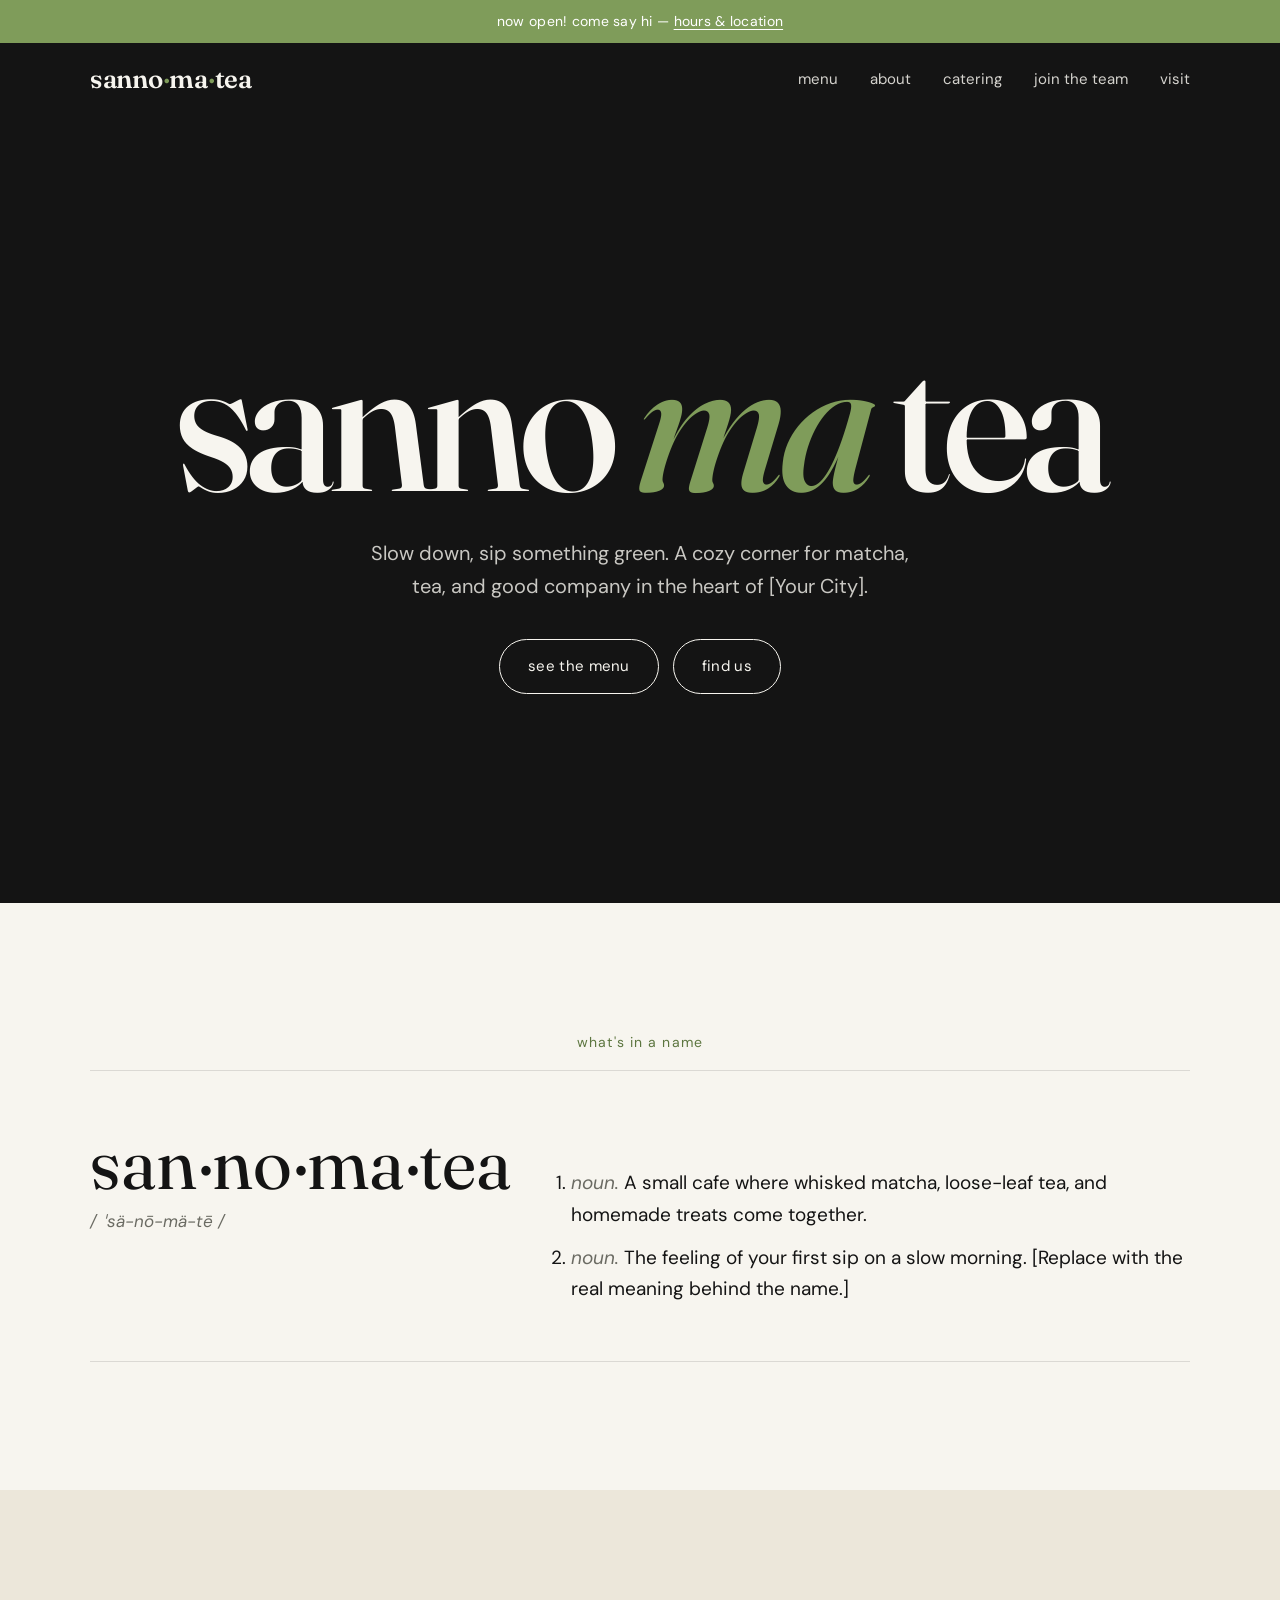
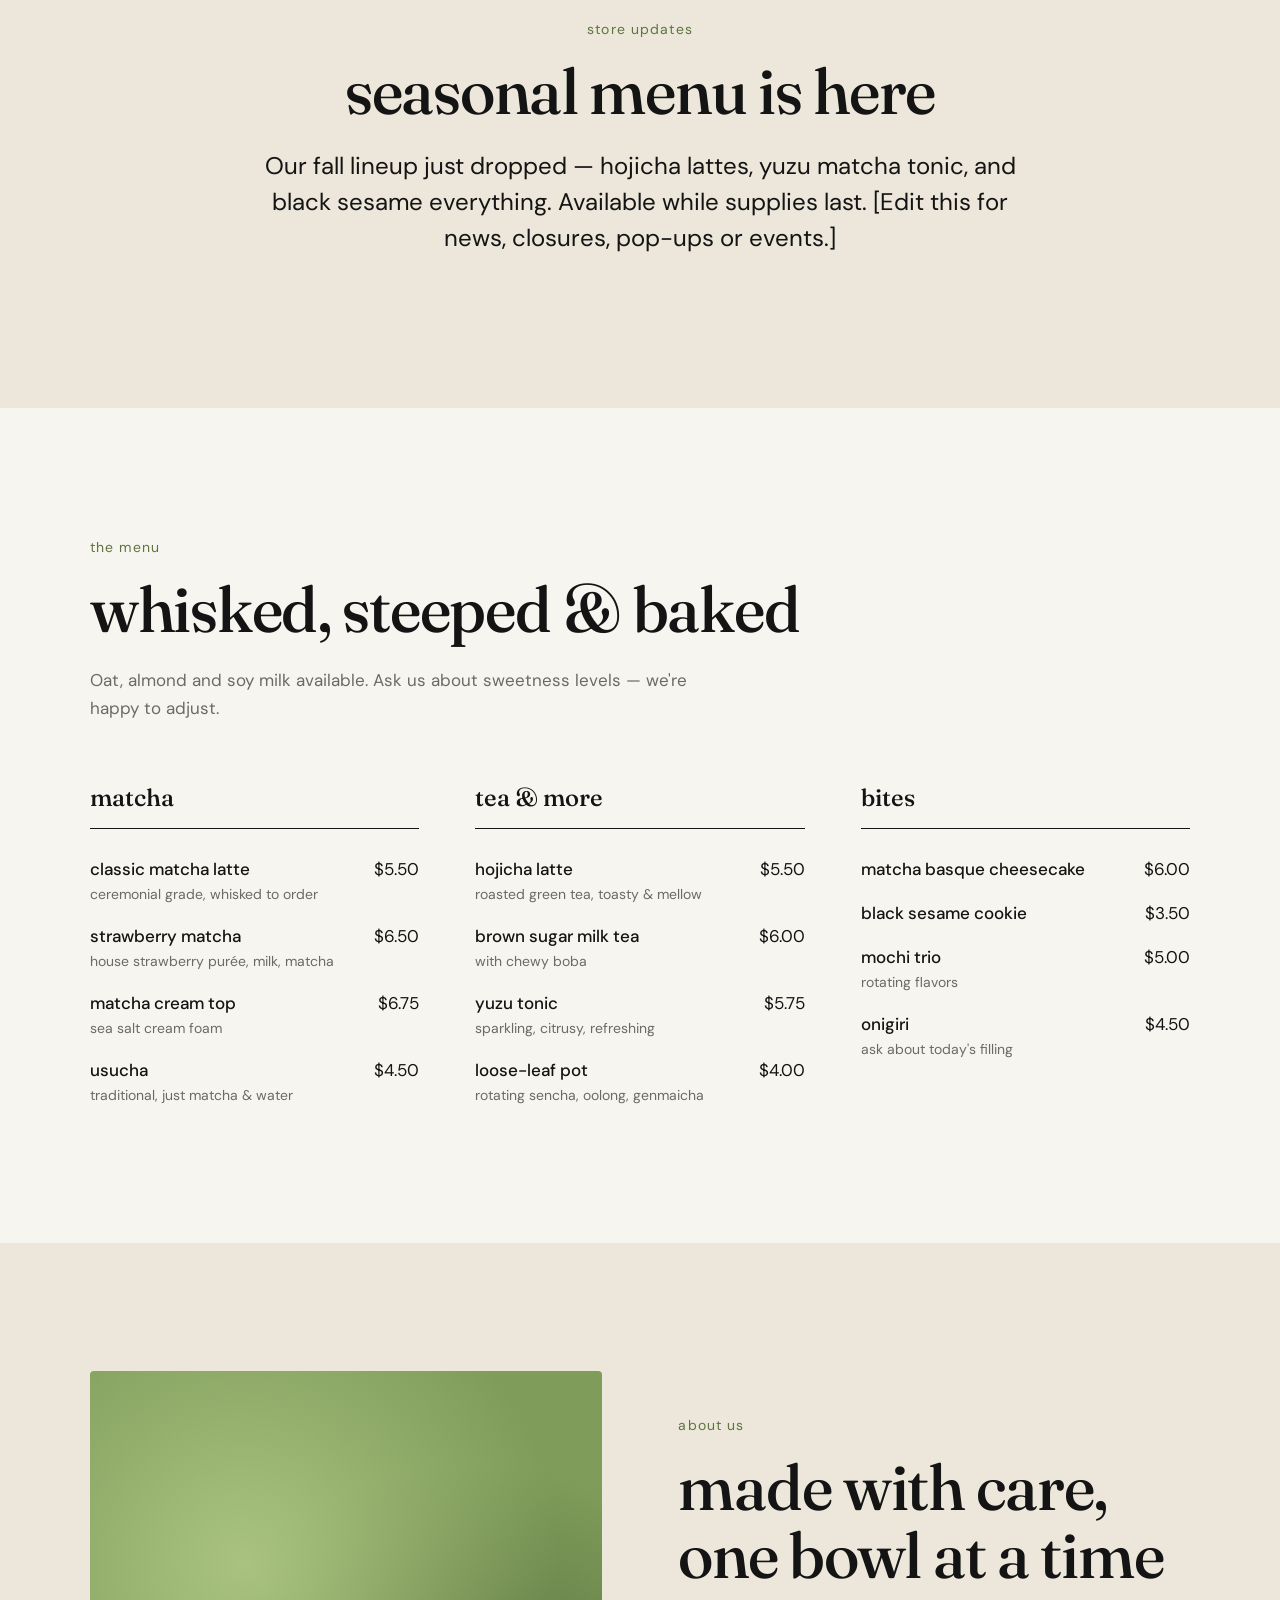
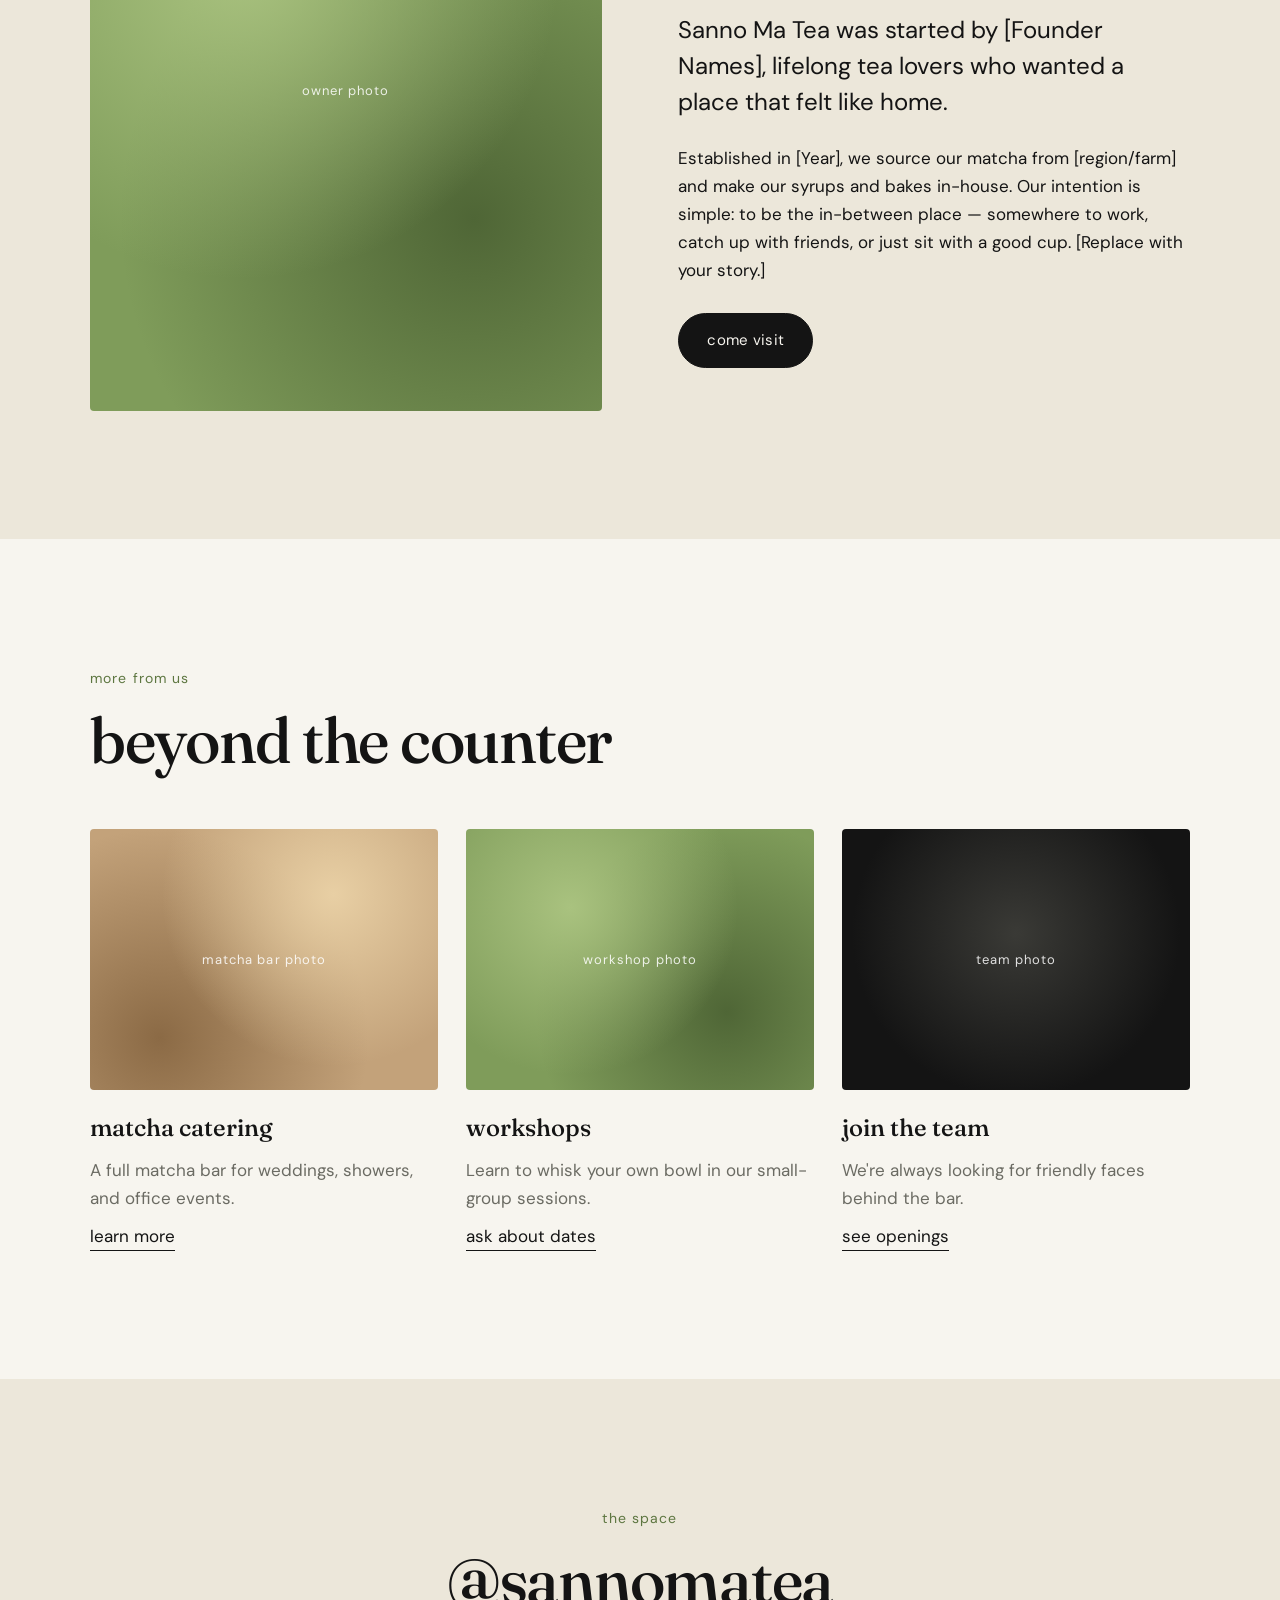
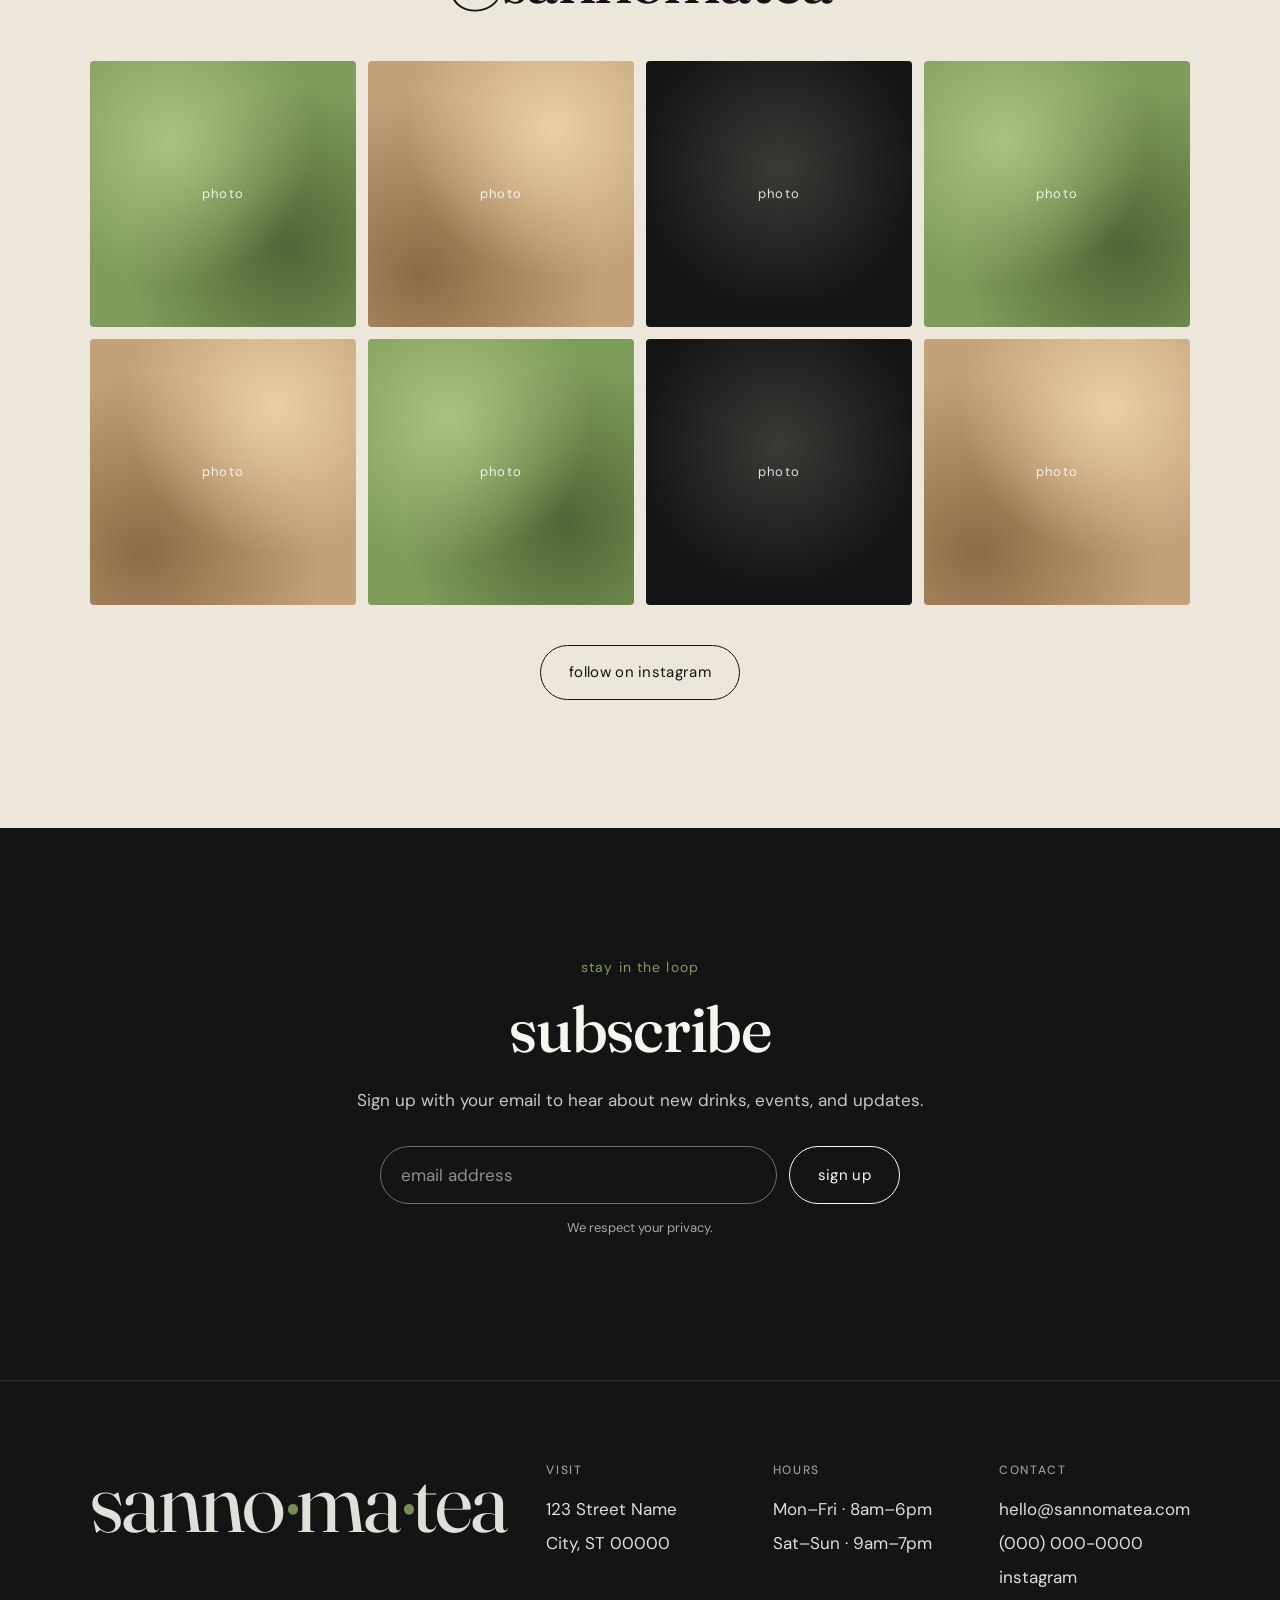
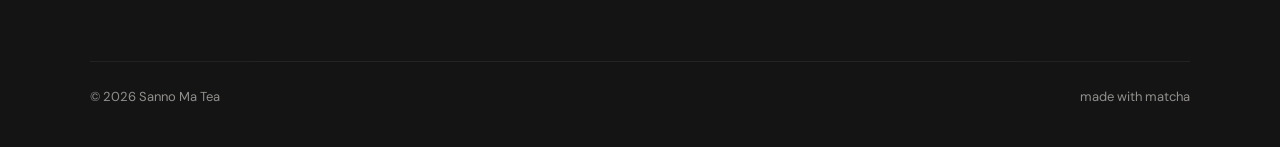
==== index.html @ fe50c6d9 "Add Sanno Ma Tea cafe website template Home, catering and hiring pages with shared styles and script" ====
<!doctype html>
<html lang="en">
<head>
  <meta charset="utf-8">
  <meta name="viewport" content="width=device-width, initial-scale=1">
  <title>Sanno Ma Tea — matcha &amp; tea cafe</title>
  <meta name="description" content="Sanno Ma Tea — a neighborhood matcha and tea cafe. [Replace with your one-line description.]">
  <link rel="preconnect" href="https://fonts.googleapis.com">
  <link rel="preconnect" href="https://fonts.gstatic.com" crossorigin>
  <link href="https://fonts.googleapis.com/css2?family=DM+Sans:wght@400;500;700&family=Fraunces:ital,opsz,wght@0,9..144,400;0,9..144,500;0,9..144,600;1,9..144,400;1,9..144,500&display=swap" rel="stylesheet">
  <link rel="stylesheet" href="styles.css">
</head>
<body>
  <a class="skip-link" href="#main">Skip to content</a>

  <div class="announce">now open! come say hi — <a href="#visit">hours &amp; location</a></div>

  <header class="site-header">
    <div class="wrap">
      <a class="logo" href="index.html">sanno<span>·</span>ma<span>·</span>tea</a>
      <nav class="nav" aria-label="Main">
        <a href="#menu">menu</a>
        <a href="#about">about</a>
        <a href="catering.html">catering</a>
        <a href="hiring.html">join the team</a>
        <a href="#visit">visit</a>
      </nav>
      <button class="menu-toggle" aria-label="Open menu" aria-expanded="false">
        <span></span><span></span><span></span>
      </button>
    </div>
  </header>

  <main id="main">
    <!-- HERO -->
    <section class="hero">
      <div>
        <h1>sanno <em>ma</em> tea</h1>
        <p>Slow down, sip something green. A cozy corner for matcha, tea, and good company in the heart of [Your City].</p>
        <div class="btn-row">
          <a class="btn" href="#menu">see the menu</a>
          <a class="btn" href="#visit">find us</a>
        </div>
      </div>
    </section>

    <!-- DEFINITION / BRAND -->
    <section>
      <div class="wrap">
        <p class="eyebrow center reveal">what's in a name</p>
        <div class="definition reveal">
          <div>
            <div class="word">san·no·ma·tea</div>
            <div class="phon">/ ˈsä-nō-mä-tē /</div>
          </div>
          <ol>
            <li><span class="pos">noun.</span> A small cafe where whisked matcha, loose-leaf tea, and homemade treats come together.</li>
            <li><span class="pos">noun.</span> The feeling of your first sip on a slow morning. [Replace with the real meaning behind the name.]</li>
          </ol>
        </div>
      </div>
    </section>

    <!-- STORE UPDATES -->
    <section class="alt">
      <div class="wrap center reveal">
        <p class="eyebrow">store updates</p>
        <h2>seasonal menu is here</h2>
        <p class="lede">Our fall lineup just dropped — hojicha lattes, yuzu matcha tonic, and black sesame everything. Available while supplies last. [Edit this for news, closures, pop-ups or events.]</p>
      </div>
    </section>

    <!-- MENU -->
    <section id="menu">
      <div class="wrap">
        <p class="eyebrow reveal">the menu</p>
        <h2 class="reveal">whisked, steeped &amp; baked</h2>
        <p class="reveal" style="max-width:620px;color:var(--muted)">Oat, almond and soy milk available. Ask us about sweetness levels — we're happy to adjust.</p>

        <div class="menu-grid">
          <div class="menu-cat reveal">
            <h3>matcha</h3>
            <div class="menu-item"><span class="name">classic matcha latte<span class="desc">ceremonial grade, whisked to order</span></span><span class="price">$5.50</span></div>
            <div class="menu-item"><span class="name">strawberry matcha<span class="desc">house strawberry purée, milk, matcha</span></span><span class="price">$6.50</span></div>
            <div class="menu-item"><span class="name">matcha cream top<span class="desc">sea salt cream foam</span></span><span class="price">$6.75</span></div>
            <div class="menu-item"><span class="name">usucha<span class="desc">traditional, just matcha &amp; water</span></span><span class="price">$4.50</span></div>
          </div>
          <div class="menu-cat reveal">
            <h3>tea &amp; more</h3>
            <div class="menu-item"><span class="name">hojicha latte<span class="desc">roasted green tea, toasty &amp; mellow</span></span><span class="price">$5.50</span></div>
            <div class="menu-item"><span class="name">brown sugar milk tea<span class="desc">with chewy boba</span></span><span class="price">$6.00</span></div>
            <div class="menu-item"><span class="name">yuzu tonic<span class="desc">sparkling, citrusy, refreshing</span></span><span class="price">$5.75</span></div>
            <div class="menu-item"><span class="name">loose-leaf pot<span class="desc">rotating sencha, oolong, genmaicha</span></span><span class="price">$4.00</span></div>
          </div>
          <div class="menu-cat reveal">
            <h3>bites</h3>
            <div class="menu-item"><span class="name">matcha basque cheesecake</span><span class="price">$6.00</span></div>
            <div class="menu-item"><span class="name">black sesame cookie</span><span class="price">$3.50</span></div>
            <div class="menu-item"><span class="name">mochi trio<span class="desc">rotating flavors</span></span><span class="price">$5.00</span></div>
            <div class="menu-item"><span class="name">onigiri<span class="desc">ask about today's filling</span></span><span class="price">$4.50</span></div>
          </div>
        </div>
      </div>
    </section>

    <!-- ABOUT -->
    <section id="about" class="alt">
      <div class="wrap split">
        <div class="ph reveal"><!-- <img src="images/owners.jpg" alt="The founders behind the counter"> -->owner photo</div>
        <div class="reveal">
          <p class="eyebrow">about us</p>
          <h2>made with care, one bowl at a time</h2>
          <p class="lede">Sanno Ma Tea was started by [Founder Names], lifelong tea lovers who wanted a place that felt like home.</p>
          <p>Established in [Year], we source our matcha from [region/farm] and make our syrups and bakes in-house. Our intention is simple: to be the in-between place — somewhere to work, catch up with friends, or just sit with a good cup. [Replace with your story.]</p>
          <a class="btn btn-solid" href="#visit" style="margin-top:12px">come visit</a>
        </div>
      </div>
    </section>

    <!-- OFFERINGS -->
    <section>
      <div class="wrap">
        <p class="eyebrow reveal">more from us</p>
        <h2 class="reveal">beyond the counter</h2>
        <div class="cards">
          <a class="card reveal" href="catering.html">
            <div class="ph warm">matcha bar photo</div>
            <h3>matcha catering</h3>
            <p>A full matcha bar for weddings, showers, and office events.</p>
            <span class="more">learn more</span>
          </a>
          <a class="card reveal" href="#visit">
            <div class="ph">workshop photo</div>
            <h3>workshops</h3>
            <p>Learn to whisk your own bowl in our small-group sessions.</p>
            <span class="more">ask about dates</span>
          </a>
          <a class="card reveal" href="hiring.html">
            <div class="ph dark">team photo</div>
            <h3>join the team</h3>
            <p>We're always looking for friendly faces behind the bar.</p>
            <span class="more">see openings</span>
          </a>
        </div>
      </div>
    </section>

    <!-- GALLERY -->
    <section class="alt">
      <div class="wrap center">
        <p class="eyebrow reveal">the space</p>
        <h2 class="reveal">@sannomatea</h2>
        <div class="gallery reveal">
          <div class="ph">photo</div>
          <div class="ph warm">photo</div>
          <div class="ph dark">photo</div>
          <div class="ph">photo</div>
          <div class="ph warm">photo</div>
          <div class="ph">photo</div>
          <div class="ph dark">photo</div>
          <div class="ph warm">photo</div>
        </div>
        <a class="btn" style="margin-top:40px" href="https://instagram.com/" target="_blank" rel="noopener">follow on instagram</a>
      </div>
    </section>

    <!-- NEWSLETTER -->
    <section class="newsletter">
      <div class="wrap center" data-form-wrap>
        <p class="eyebrow" style="color:var(--matcha)">stay in the loop</p>
        <h2>subscribe</h2>
        <p style="opacity:.8">Sign up with your email to hear about new drinks, events, and updates.</p>
        <form data-demo>
          <input type="email" required placeholder="email address" aria-label="Email address">
          <button class="btn" type="submit">sign up</button>
        </form>
        <p class="thanks">thank you! talk soon 🍵</p>
        <p class="small">We respect your privacy.</p>
      </div>
    </section>
  </main>

  <footer class="site-footer" id="visit">
    <div class="wrap">
      <div class="footer-grid">
        <div>
          <p class="footer-logo">sanno<span>·</span>ma<span>·</span>tea</p>
        </div>
        <div>
          <h4>visit</h4>
          <p>123 Street Name</p>
          <p>City, ST 00000</p>
        </div>
        <div>
          <h4>hours</h4>
          <p>Mon–Fri · 8am–6pm</p>
          <p>Sat–Sun · 9am–7pm</p>
        </div>
        <div>
          <h4>contact</h4>
          <a href="mailto:hello@sannomatea.com">hello@sannomatea.com</a>
          <a href="tel:+10000000000">(000) 000-0000</a>
          <a href="https://instagram.com/" target="_blank" rel="noopener">instagram</a>
        </div>
      </div>
      <div class="footer-bottom">
        <span>© <span data-year></span> Sanno Ma Tea</span>
        <span>made with matcha</span>
      </div>
    </div>
  </footer>

  <script src="script.js"></script>
</body>
</html>
---- styles.css ----
/* ==========================================================
   Sanno Ma Tea — template styles
   Edit the tokens below to re-theme the whole site.
   ========================================================== */
:root {
  --ink: #141414;          /* near-black: text, hero, footer */
  --paper: #f7f5ef;        /* warm off-white background */
  --cream: #ece7da;        /* alternate section background */
  --matcha: #7f9c5a;       /* brand accent */
  --matcha-dark: #5d7640;
  --muted: #6b6b63;
  --line: rgba(20, 20, 20, 0.12);

  --font-display: "Fraunces", Georgia, serif;
  --font-body: "DM Sans", system-ui, -apple-system, sans-serif;

  --max: 1180px;
  --gutter: clamp(16px, 4vw, 40px);
  --section: clamp(72px, 10vw, 140px);
}

*, *::before, *::after { box-sizing: border-box; }
html { scroll-behavior: smooth; }
body {
  margin: 0;
  background: var(--paper);
  color: var(--ink);
  font-family: var(--font-body);
  font-size: 17px;
  line-height: 1.65;
  -webkit-font-smoothing: antialiased;
}
img { max-width: 100%; display: block; }
a { color: inherit; }

.skip-link {
  position: absolute; left: -999px; top: 0;
  background: var(--ink); color: var(--paper); padding: 8px 14px; z-index: 100;
}
.skip-link:focus { left: 8px; top: 8px; }

.wrap { max-width: var(--max); margin: 0 auto; padding: 0 var(--gutter); }

/* ---------- Announcement bar ---------- */
.announce {
  background: var(--matcha);
  color: #fff;
  text-align: center;
  font-size: 14px;
  letter-spacing: 0.02em;
  padding: 10px var(--gutter);
}
.announce a { text-decoration: underline; text-underline-offset: 3px; }

/* ---------- Header ---------- */
.site-header {
  position: sticky; top: 0; z-index: 50;
  background: var(--ink);
  color: var(--paper);
}
.site-header .wrap {
  display: flex; align-items: center; justify-content: space-between;
  height: 72px;
}
.logo {
  font-family: var(--font-display);
  font-size: 26px;
  font-weight: 600;
  text-decoration: none;
  letter-spacing: -0.01em;
  text-transform: lowercase;
}
.logo span { color: var(--matcha); }
.nav { display: flex; gap: 32px; align-items: center; }
.nav a {
  text-decoration: none;
  text-transform: lowercase;
  font-size: 15px;
  position: relative;
  opacity: 0.85;
  transition: opacity .2s;
}
.nav a::after {
  content: ""; position: absolute; left: 0; bottom: -4px;
  width: 0; height: 1px; background: currentColor; transition: width .25s;
}
.nav a:hover, .nav a[aria-current="page"] { opacity: 1; }
.nav a:hover::after, .nav a[aria-current="page"]::after { width: 100%; }

.menu-toggle {
  display: none;
  background: none; border: 0; color: inherit; cursor: pointer;
  width: 40px; height: 40px; padding: 8px;
}
.menu-toggle span {
  display: block; height: 1.5px; background: currentColor; margin: 6px 0;
  transition: transform .3s, opacity .3s;
}
.menu-open .menu-toggle span:nth-child(1) { transform: translateY(7.5px) rotate(45deg); }
.menu-open .menu-toggle span:nth-child(2) { opacity: 0; }
.menu-open .menu-toggle span:nth-child(3) { transform: translateY(-7.5px) rotate(-45deg); }

@media (max-width: 760px) {
  .menu-toggle { display: block; }
  .nav {
    position: fixed; inset: 72px 0 0 0;
    background: var(--ink);
    flex-direction: column; justify-content: center; gap: 28px;
    transform: translateY(-110%);
    transition: transform .4s ease;
  }
  .nav a { font-family: var(--font-display); font-size: 34px; }
  .menu-open .nav { transform: translateY(0); }
}

/* ---------- Hero ---------- */
.hero {
  background: var(--ink);
  color: var(--paper);
  min-height: calc(100vh - 72px - 40px);
  display: grid; place-items: center;
  text-align: center;
  padding: 80px var(--gutter);
  overflow: hidden;
}
.hero h1 {
  font-family: var(--font-display);
  font-weight: 500;
  font-size: clamp(64px, 16vw, 220px);
  line-height: 0.9;
  letter-spacing: -0.04em;
  margin: 0;
  text-transform: lowercase;
}
.hero h1 em { font-style: italic; color: var(--matcha); }
.hero p {
  max-width: 560px; margin: 28px auto 36px;
  font-size: clamp(17px, 2vw, 20px);
  opacity: 0.8;
}

/* ---------- Buttons ---------- */
.btn {
  display: inline-block;
  padding: 14px 28px;
  border: 1px solid currentColor;
  border-radius: 999px;
  text-decoration: none;
  text-transform: lowercase;
  font-size: 15px;
  letter-spacing: 0.02em;
  background: transparent;
  color: inherit;
  cursor: pointer;
  font-family: inherit;
  transition: background .25s, color .25s, border-color .25s;
}
.btn:hover { background: var(--matcha); border-color: var(--matcha); color: #fff; }
.btn-solid { background: var(--ink); color: var(--paper); border-color: var(--ink); }
.btn-row { display: flex; gap: 14px; justify-content: center; flex-wrap: wrap; }

/* ---------- Sections ---------- */
section { padding: var(--section) 0; }
.alt { background: var(--cream); }
.eyebrow {
  text-transform: lowercase;
  font-size: 14px;
  letter-spacing: 0.08em;
  color: var(--matcha-dark);
  margin: 0 0 16px;
}
h2 {
  font-family: var(--font-display);
  font-weight: 500;
  font-size: clamp(36px, 5.5vw, 64px);
  line-height: 1.05;
  letter-spacing: -0.02em;
  margin: 0 0 24px;
  text-transform: lowercase;
}
h3 {
  font-family: var(--font-display);
  font-weight: 500;
  font-size: 24px;
  margin: 0 0 8px;
  text-transform: lowercase;
}
.lede { font-size: clamp(19px, 2.2vw, 24px); line-height: 1.5; max-width: 760px; }
.center { text-align: center; }
.center .lede { margin-left: auto; margin-right: auto; }

/* ---------- Definition block ---------- */
.definition {
  border-top: 1px solid var(--line);
  border-bottom: 1px solid var(--line);
  padding: 56px 0;
  display: grid; grid-template-columns: 1fr 2fr; gap: 40px; align-items: baseline;
}
.definition .word {
  font-family: var(--font-display);
  font-size: clamp(40px, 6vw, 72px);
  line-height: 1;
}
.definition .phon { color: var(--muted); font-style: italic; margin-top: 8px; }
.definition ol { margin: 0; padding-left: 20px; font-size: 19px; }
.definition li + li { margin-top: 12px; }
.definition .pos { font-style: italic; color: var(--muted); }
@media (max-width: 760px) { .definition { grid-template-columns: 1fr; gap: 20px; } }

/* ---------- Split (image + text) ---------- */
.split {
  display: grid; grid-template-columns: 1fr 1fr; gap: clamp(32px, 6vw, 80px); align-items: center;
}
@media (max-width: 860px) { .split { grid-template-columns: 1fr; } }

/* Image placeholders — swap for <img src="images/..."> */
.ph {
  aspect-ratio: 4 / 5;
  border-radius: 4px;
  background:
    radial-gradient(circle at 30% 30%, #a9c27f 0, transparent 55%),
    radial-gradient(circle at 75% 70%, #4f6636 0, transparent 60%),
    var(--matcha);
  display: grid; place-items: center;
  color: rgba(255,255,255,.85);
  font-size: 13px; letter-spacing: .08em; text-transform: lowercase;
  overflow: hidden;
}
.ph img { width: 100%; height: 100%; object-fit: cover; }
.ph.warm {
  background:
    radial-gradient(circle at 70% 25%, #e8cfa4 0, transparent 55%),
    radial-gradient(circle at 20% 80%, #8b6a45 0, transparent 60%),
    #c3a27a;
}
.ph.dark { background: radial-gradient(circle at 50% 40%, #3a3a36 0, #141414 70%); }
.ph.wide { aspect-ratio: 16 / 10; }
.ph.square { aspect-ratio: 1; }

/* ---------- Menu ---------- */
.menu-grid {
  display: grid; grid-template-columns: repeat(3, 1fr); gap: 48px 56px; margin-top: 56px;
}
@media (max-width: 960px) { .menu-grid { grid-template-columns: repeat(2, 1fr); } }
@media (max-width: 600px) { .menu-grid { grid-template-columns: 1fr; } }
.menu-cat h3 { border-bottom: 1px solid var(--ink); padding-bottom: 10px; margin-bottom: 18px; }
.menu-item { display: flex; justify-content: space-between; gap: 16px; padding: 8px 0; }
.menu-item .name { font-weight: 500; text-transform: lowercase; }
.menu-item .desc { display: block; font-size: 14px; color: var(--muted); font-weight: 400; }
.menu-item .price { white-space: nowrap; font-variant-numeric: tabular-nums; }

/* ---------- Cards ---------- */
.cards { display: grid; grid-template-columns: repeat(3, 1fr); gap: 28px; margin-top: 56px; }
@media (max-width: 860px) { .cards { grid-template-columns: 1fr; } }
.card { text-decoration: none; display: block; }
.card .ph { aspect-ratio: 4 / 3; margin-bottom: 18px; transition: transform .4s; }
.card:hover .ph { transform: scale(0.98); }
.card p { margin: 0; color: var(--muted); }
.card .more { display: inline-block; margin-top: 10px; text-transform: lowercase; border-bottom: 1px solid currentColor; }

/* ---------- Gallery ---------- */
.gallery { display: grid; grid-template-columns: repeat(4, 1fr); gap: 12px; margin-top: 48px; }
.gallery .ph { aspect-ratio: 1; }
@media (max-width: 760px) { .gallery { grid-template-columns: repeat(2, 1fr); } }

/* ---------- Newsletter ---------- */
.newsletter { background: var(--ink); color: var(--paper); }
.newsletter form {
  display: flex; gap: 12px; max-width: 520px; margin: 32px auto 12px; flex-wrap: wrap;
}
.newsletter input, .form input, .form textarea, .form select {
  flex: 1 1 240px;
  padding: 14px 20px;
  border-radius: 999px;
  border: 1px solid rgba(247,245,239,.4);
  background: transparent;
  color: inherit;
  font: inherit;
}
.newsletter input::placeholder { color: rgba(247,245,239,.55); }
.newsletter .btn { border-color: var(--paper); }
.small { font-size: 13px; opacity: .65; }
.thanks { display: none; color: var(--matcha); margin-top: 12px; }
.submitted .thanks { display: block; }
.submitted form { display: none; }

/* ---------- Forms (catering / hiring) ---------- */
.form { display: grid; grid-template-columns: 1fr 1fr; gap: 18px; margin-top: 40px; }
.form label { display: grid; gap: 6px; font-size: 14px; text-transform: lowercase; }
.form .full { grid-column: 1 / -1; }
.form input, .form textarea, .form select {
  border-radius: 6px; border-color: var(--line); background: #fff; color: var(--ink);
}
.form textarea { min-height: 140px; resize: vertical; }
@media (max-width: 640px) { .form { grid-template-columns: 1fr; } }

/* ---------- Lists ---------- */
.info-block { padding: 32px 0; border-top: 1px solid var(--line); display: grid; grid-template-columns: 220px 1fr; gap: 24px; }
.info-block h3 { margin: 0; }
.info-block ul { margin: 0; padding-left: 18px; }
@media (max-width: 640px) { .info-block { grid-template-columns: 1fr; gap: 8px; } }

/* ---------- Page header (sub pages) ---------- */
.page-hero { background: var(--ink); color: var(--paper); padding: clamp(80px, 12vw, 160px) 0 clamp(60px, 8vw, 100px); }
.page-hero h1 {
  font-family: var(--font-display); font-weight: 500;
  font-size: clamp(52px, 10vw, 128px); line-height: .95; letter-spacing: -0.03em;
  margin: 0 0 20px; text-transform: lowercase;
}
.page-hero h1 em { color: var(--matcha); }
.page-hero p { max-width: 620px; opacity: .8; font-size: 19px; margin: 0; }

/* ---------- Footer ---------- */
.site-footer { background: var(--ink); color: var(--paper); padding: 80px 0 40px; border-top: 1px solid rgba(247,245,239,.12); }
.footer-grid { display: grid; grid-template-columns: 2fr 1fr 1fr 1fr; gap: 40px; }
@media (max-width: 860px) { .footer-grid { grid-template-columns: 1fr 1fr; } }
@media (max-width: 520px) { .footer-grid { grid-template-columns: 1fr; } }
.footer-logo { font-family: var(--font-display); font-size: clamp(48px, 7vw, 88px); line-height: .9; letter-spacing: -0.03em; margin: 0; }
.footer-logo span { color: var(--matcha); }
.site-footer h4 { font-size: 12px; letter-spacing: .14em; text-transform: uppercase; opacity: .6; margin: 0 0 14px; font-weight: 500; }
.site-footer p, .site-footer a { margin: 0 0 6px; text-decoration: none; display: block; opacity: .9; }
.site-footer a:hover { color: var(--matcha); }
.footer-bottom { margin-top: 64px; padding-top: 24px; border-top: 1px solid rgba(247,245,239,.12); display: flex; justify-content: space-between; flex-wrap: wrap; gap: 12px; font-size: 13px; opacity: .55; }

/* ---------- Reveal on scroll ---------- */
.reveal { opacity: 0; transform: translateY(24px); transition: opacity .8s ease, transform .8s ease; }
.reveal.in { opacity: 1; transform: none; }
@media (prefers-reduced-motion: reduce) {
  .reveal { opacity: 1; transform: none; transition: none; }
  html { scroll-behavior: auto; }
}
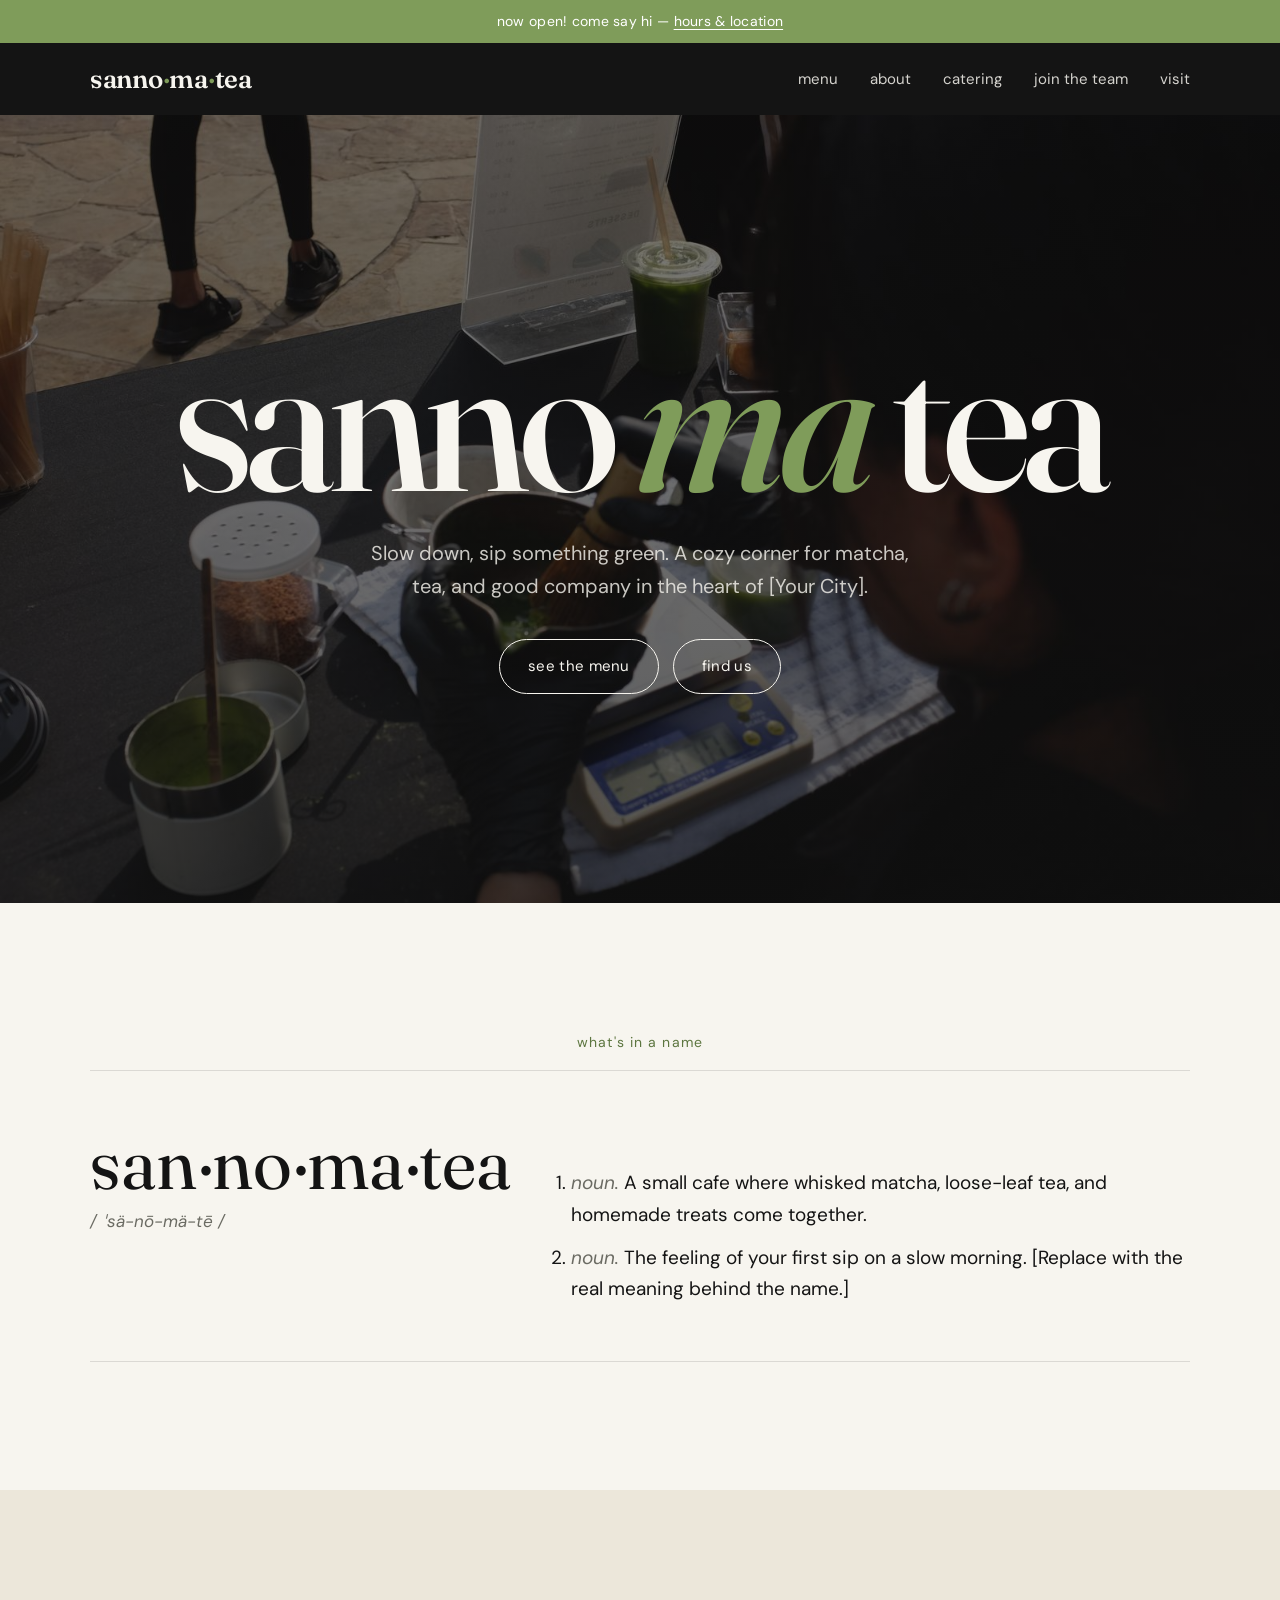
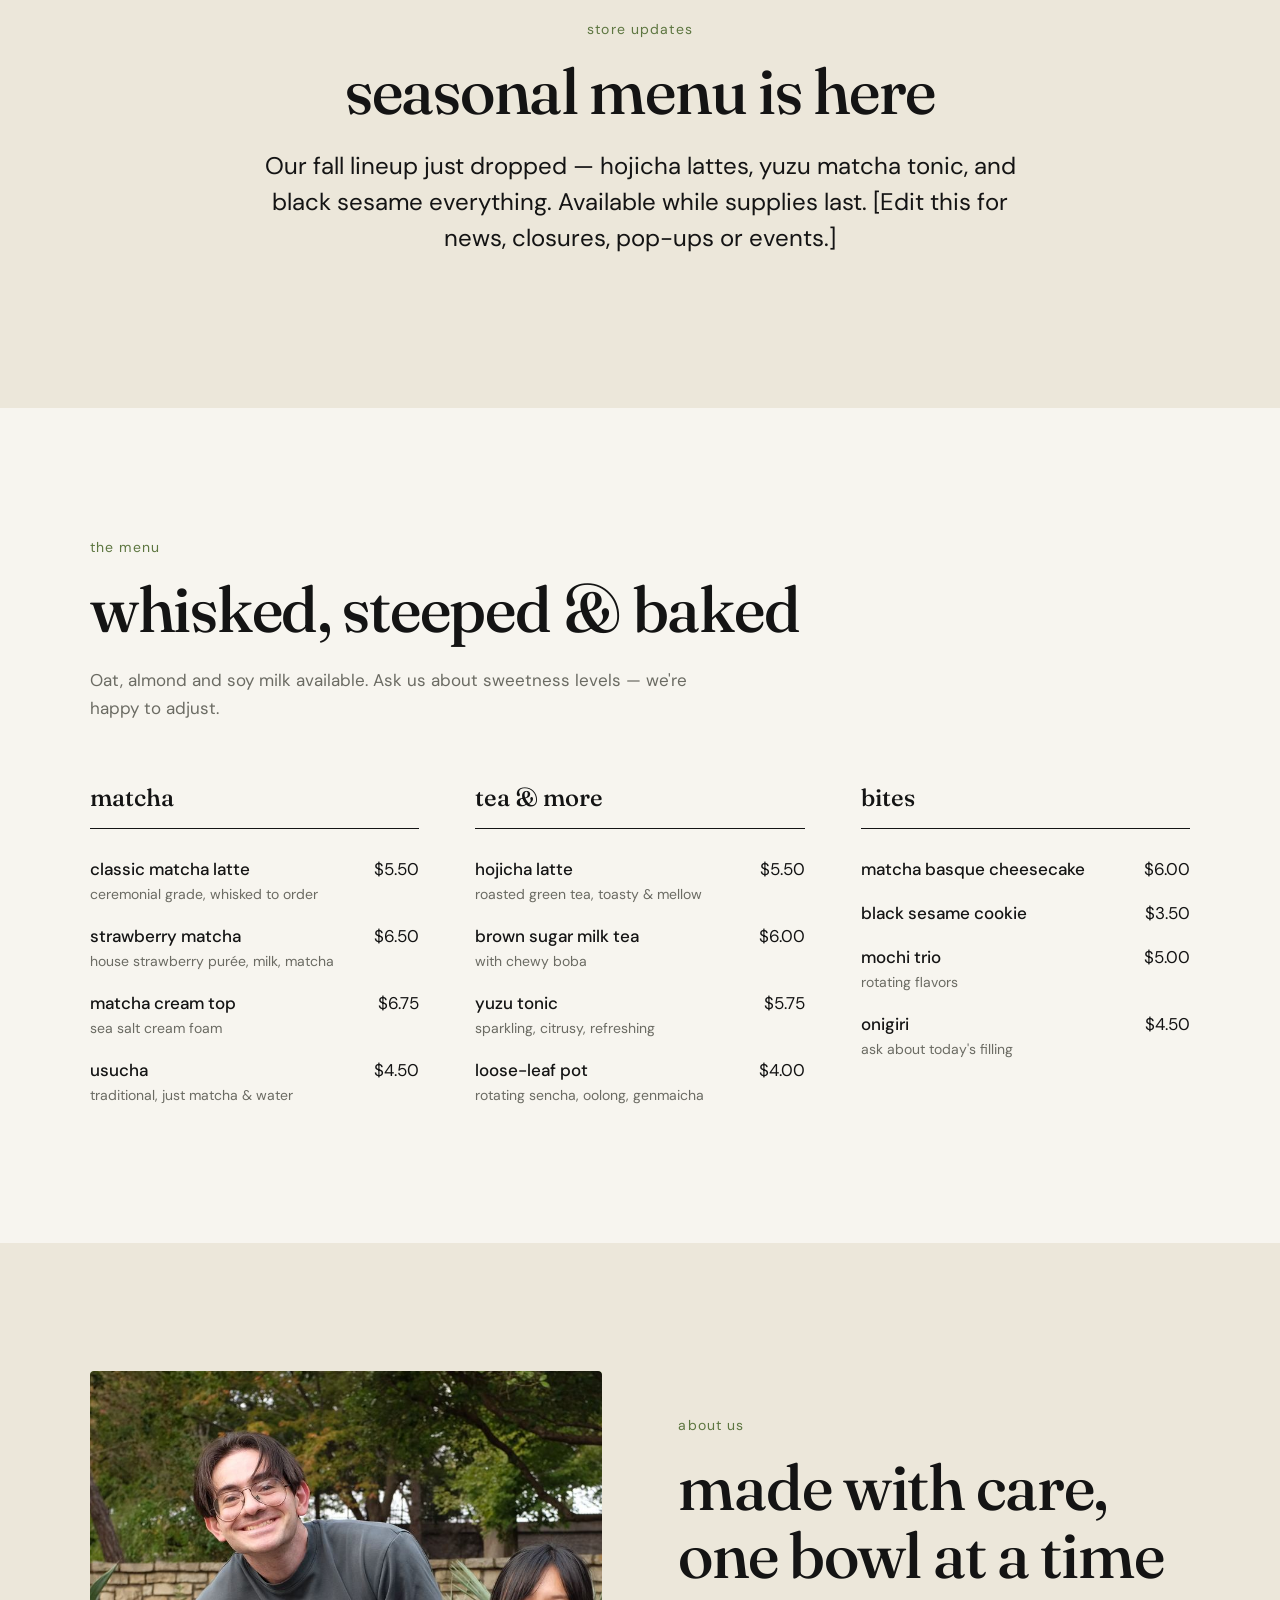
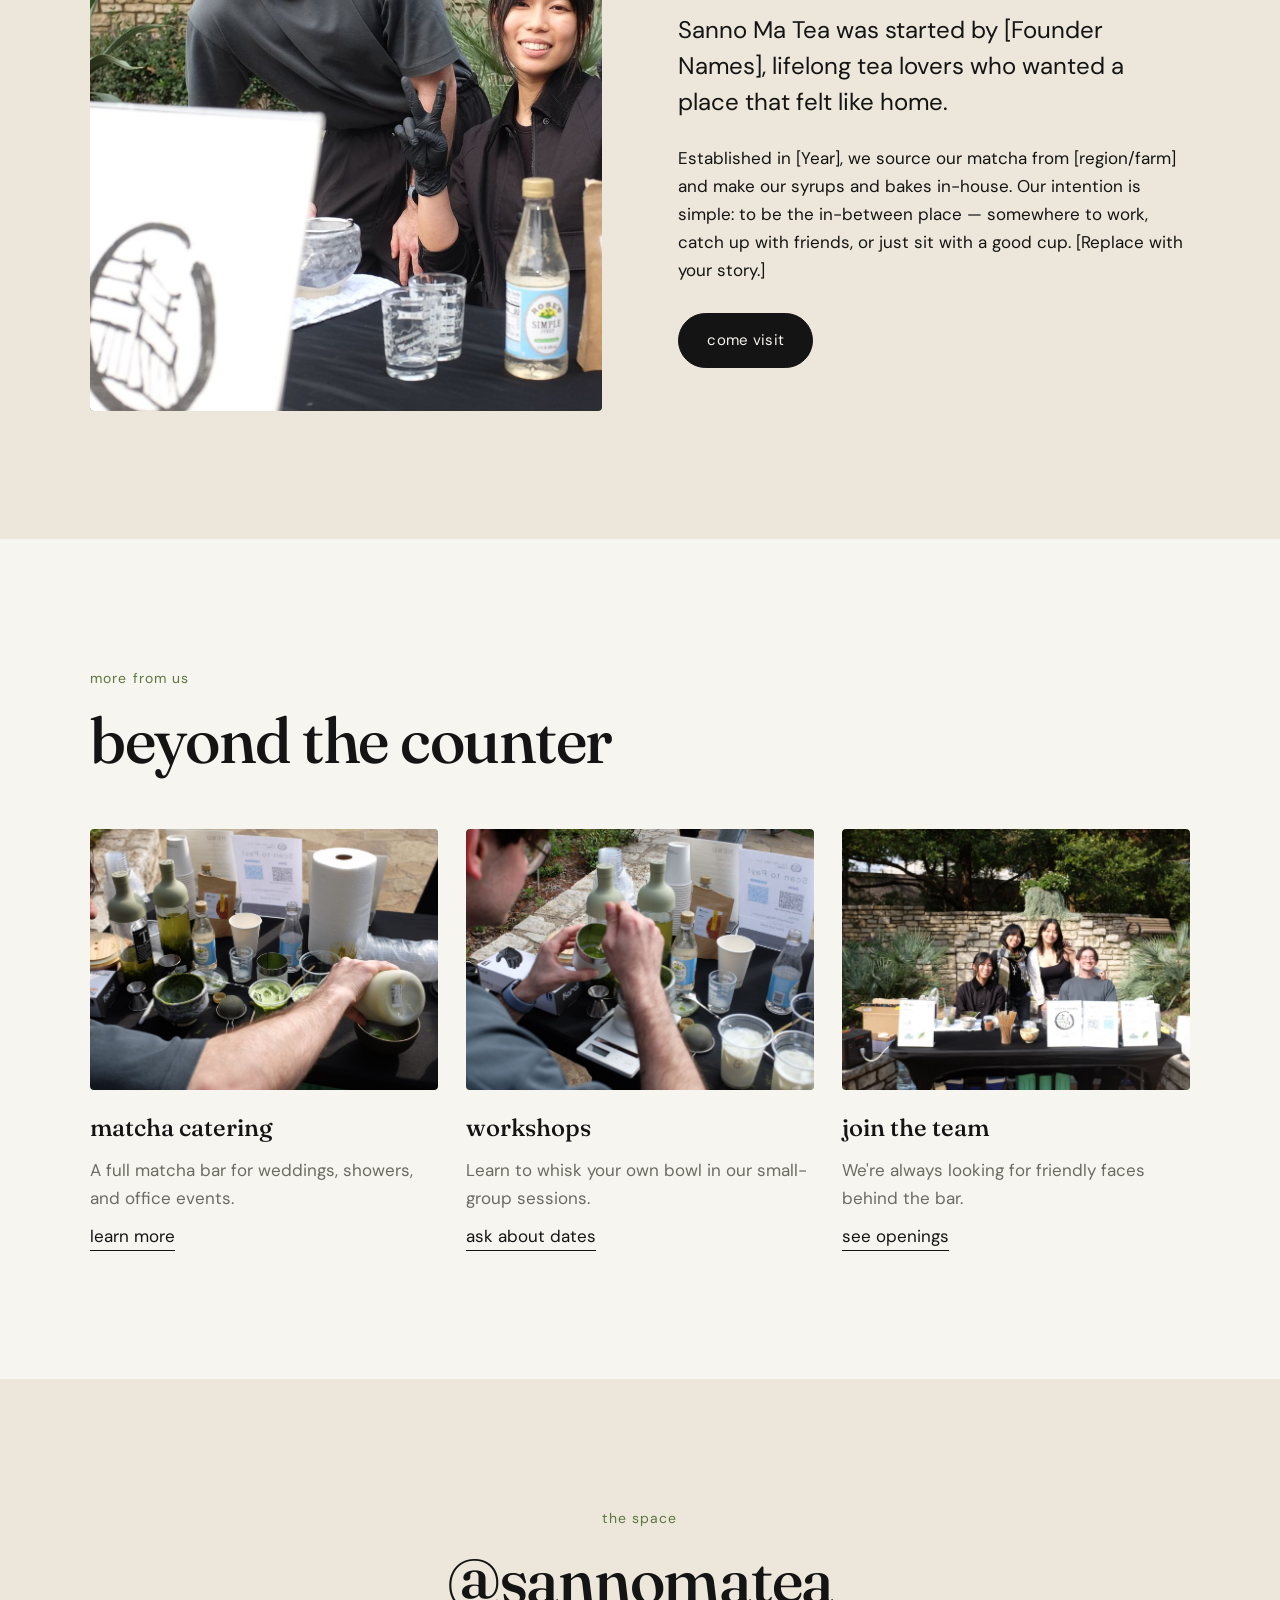
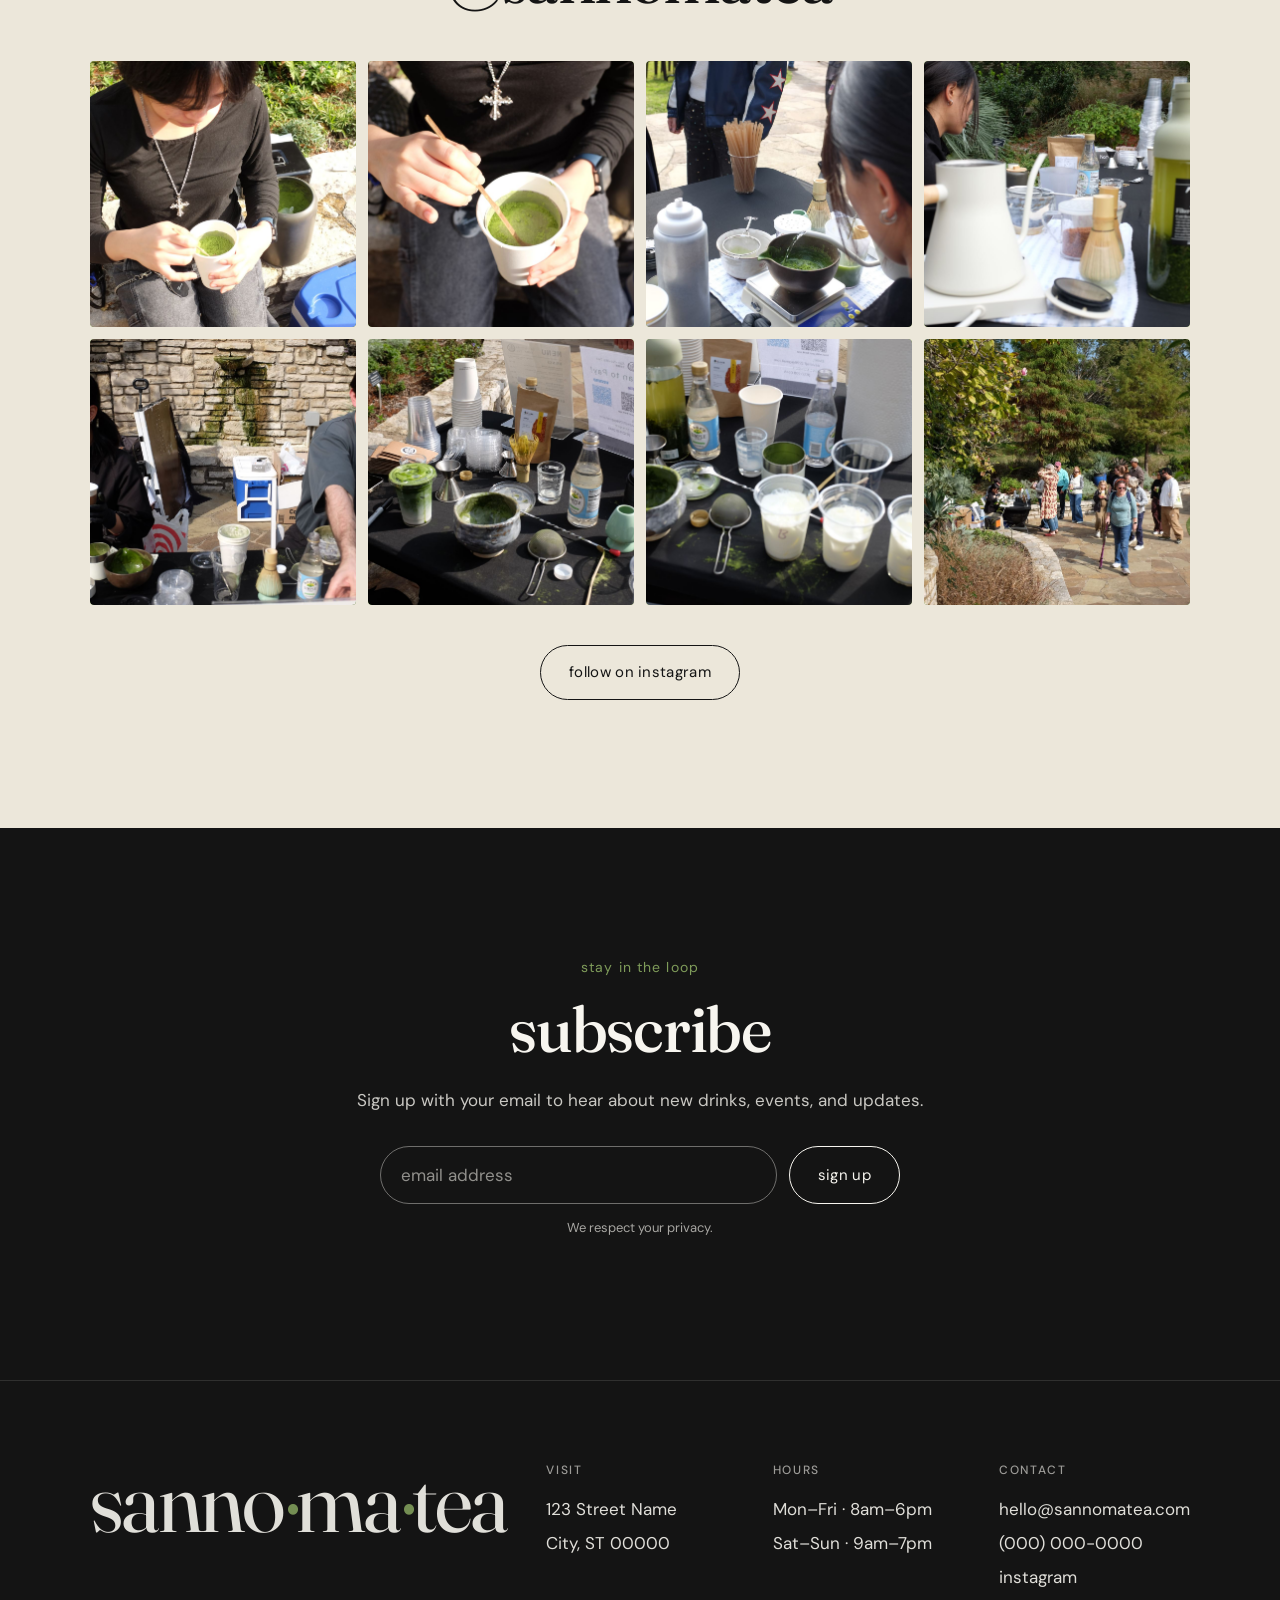
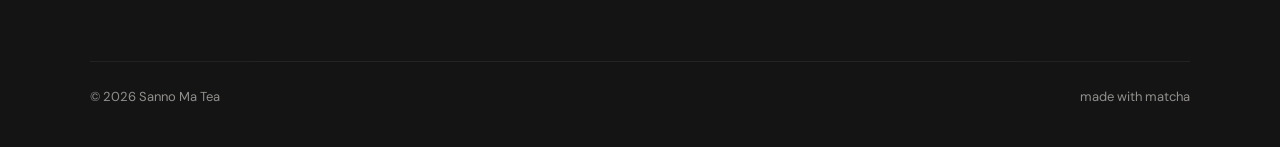
==== commit 04d12cb2: "Add real photos to home, catering and hiring pages Web-optimized copies (max 1600px) live in images/" ====
--- a/index.html
+++ b/index.html
@@ -33,7 +33,7 @@
 
   <main id="main">
     <!-- HERO -->
-    <section class="hero">
+    <section class="hero hero-photo" style="background-image:linear-gradient(rgba(20,20,20,.55),rgba(20,20,20,.7)),url('images/web/dscf6889.jpg')">
       <div>
         <h1>sanno <em>ma</em> tea</h1>
         <p>Slow down, sip something green. A cozy corner for matcha, tea, and good company in the heart of [Your City].</p>
@@ -106,7 +106,7 @@
     <!-- ABOUT -->
     <section id="about" class="alt">
       <div class="wrap split">
-        <div class="ph reveal"><!-- <img src="images/owners.jpg" alt="The founders behind the counter"> -->owner photo</div>
+        <div class="ph reveal"><img src="images/web/dscf6786.jpg" alt="The founders smiling behind the matcha table" loading="lazy" style="object-position:40% center"></div>
         <div class="reveal">
           <p class="eyebrow">about us</p>
           <h2>made with care, one bowl at a time</h2>
@@ -124,19 +124,19 @@
         <h2 class="reveal">beyond the counter</h2>
         <div class="cards">
           <a class="card reveal" href="catering.html">
-            <div class="ph warm">matcha bar photo</div>
+            <div class="ph"><img src="images/web/dscf6823.jpg" alt="Matcha bar set-up with bowls, whisks and bottles" loading="lazy"></div>
             <h3>matcha catering</h3>
             <p>A full matcha bar for weddings, showers, and office events.</p>
             <span class="more">learn more</span>
           </a>
           <a class="card reveal" href="#visit">
-            <div class="ph">workshop photo</div>
+            <div class="ph"><img src="images/web/dscf6812.jpg" alt="Close-up of matcha being whisked" loading="lazy"></div>
             <h3>workshops</h3>
             <p>Learn to whisk your own bowl in our small-group sessions.</p>
             <span class="more">ask about dates</span>
           </a>
           <a class="card reveal" href="hiring.html">
-            <div class="ph dark">team photo</div>
+            <div class="ph"><img src="images/web/dscf6884.jpg" alt="The Sanno Ma Tea team at their booth" loading="lazy"></div>
             <h3>join the team</h3>
             <p>We're always looking for friendly faces behind the bar.</p>
             <span class="more">see openings</span>
@@ -151,14 +151,14 @@
         <p class="eyebrow reveal">the space</p>
         <h2 class="reveal">@sannomatea</h2>
         <div class="gallery reveal">
-          <div class="ph">photo</div>
-          <div class="ph warm">photo</div>
-          <div class="ph dark">photo</div>
-          <div class="ph">photo</div>
-          <div class="ph warm">photo</div>
-          <div class="ph">photo</div>
-          <div class="ph dark">photo</div>
-          <div class="ph warm">photo</div>
+          <div class="ph"><img src="images/web/dscf6819.jpg" alt="A guest stirring a fresh matcha" loading="lazy"></div>
+          <div class="ph"><img src="images/web/dscf6822.jpg" alt="Matcha in a paper cup, close-up" loading="lazy"></div>
+          <div class="ph"><img src="images/web/dscf6817.jpg" alt="Pouring matcha at the bar" loading="lazy"></div>
+          <div class="ph"><img src="images/web/dscf6787.jpg" alt="Matcha bottles and kettle on the table" loading="lazy"></div>
+          <div class="ph"><img src="images/web/dscf6880.jpg" alt="Serving drinks at the pop-up" loading="lazy"></div>
+          <div class="ph"><img src="images/web/dscf6887.jpg" alt="Iced matcha lattes ready to go" loading="lazy"></div>
+          <div class="ph"><img src="images/web/dscf6810.jpg" alt="Fresh whisked matcha and milk cups" loading="lazy"></div>
+          <div class="ph"><img src="images/web/dscf6877.jpg" alt="A line of guests at the pop-up" loading="lazy"></div>
         </div>
         <a class="btn" style="margin-top:40px" href="https://instagram.com/" target="_blank" rel="noopener">follow on instagram</a>
       </div>
--- a/styles.css
+++ b/styles.css
@@ -329,3 +329,7 @@
   .reveal { opacity: 1; transform: none; transition: none; }
   html { scroll-behavior: auto; }
 }
+
+/* ---------- Photo hero ---------- */
+.hero-photo { background-color: var(--ink); background-size: cover; background-position: center; }
+.ph img { border-radius: inherit; }
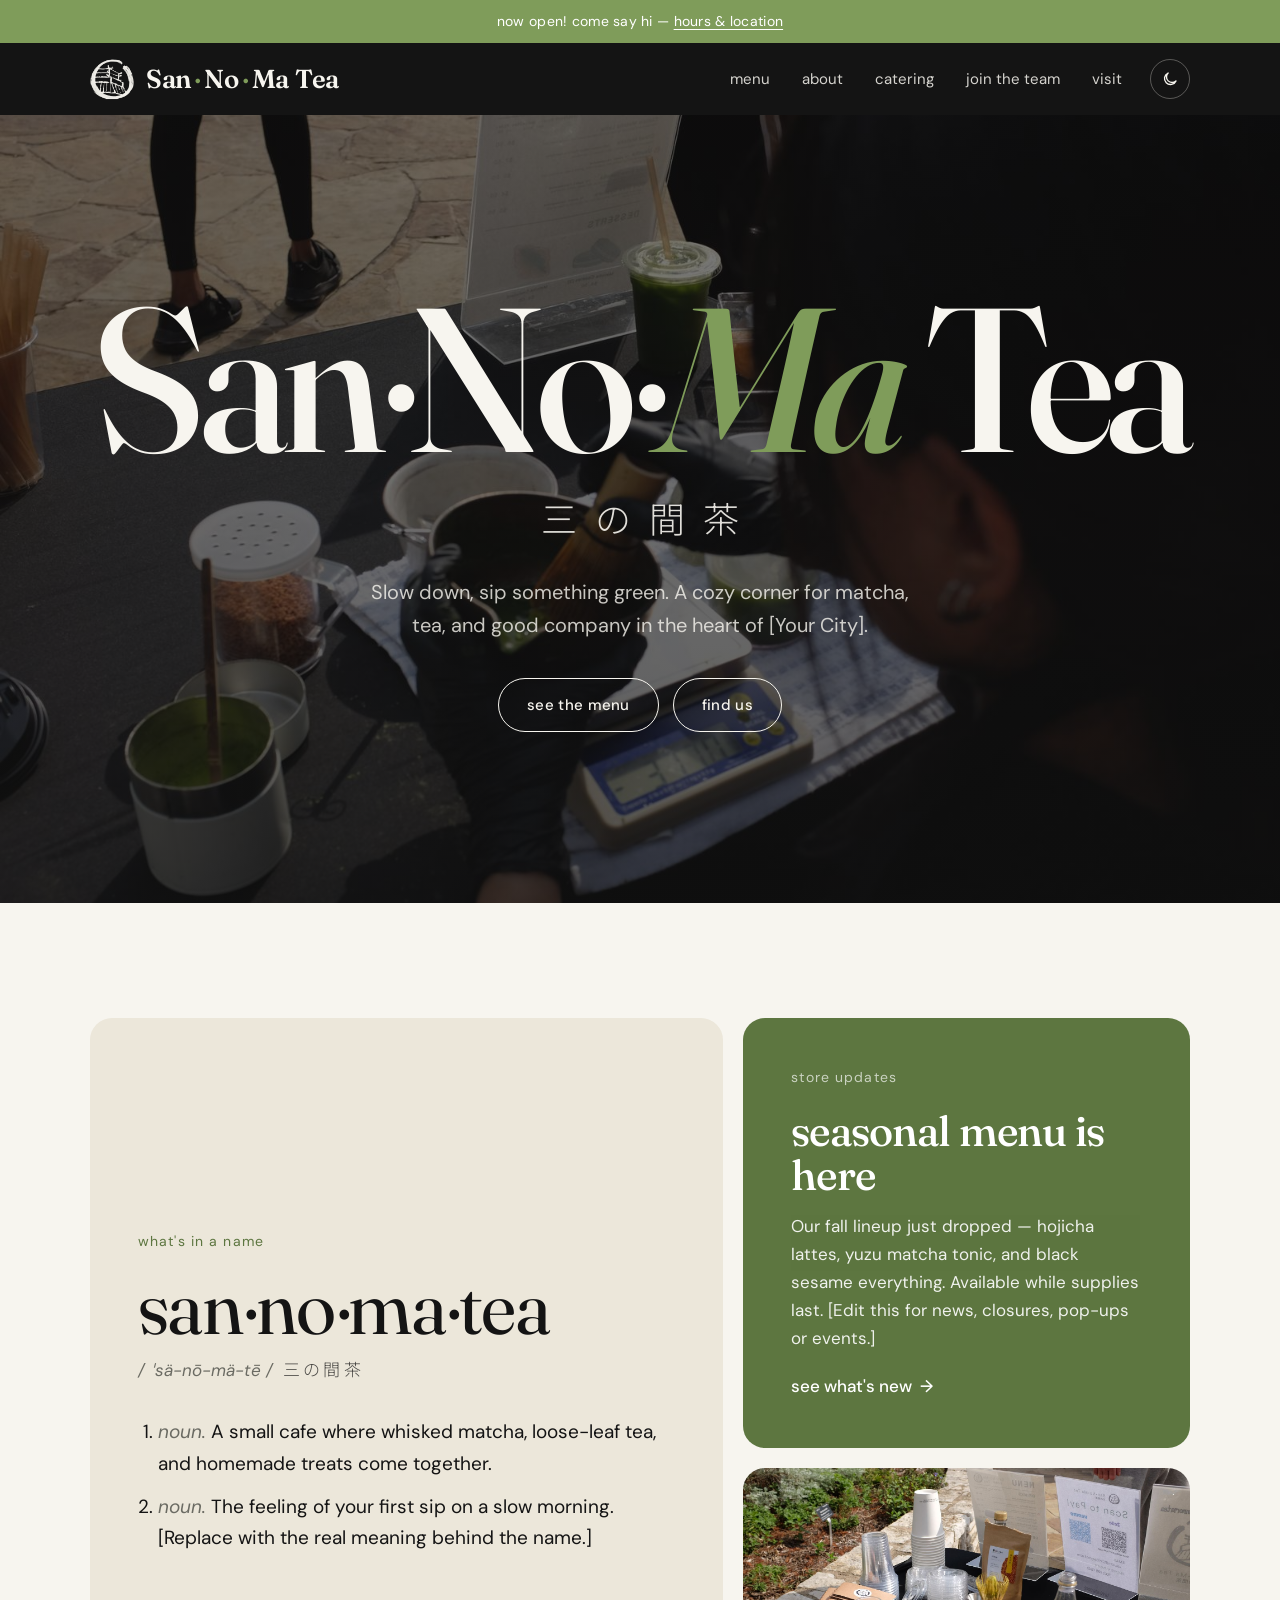
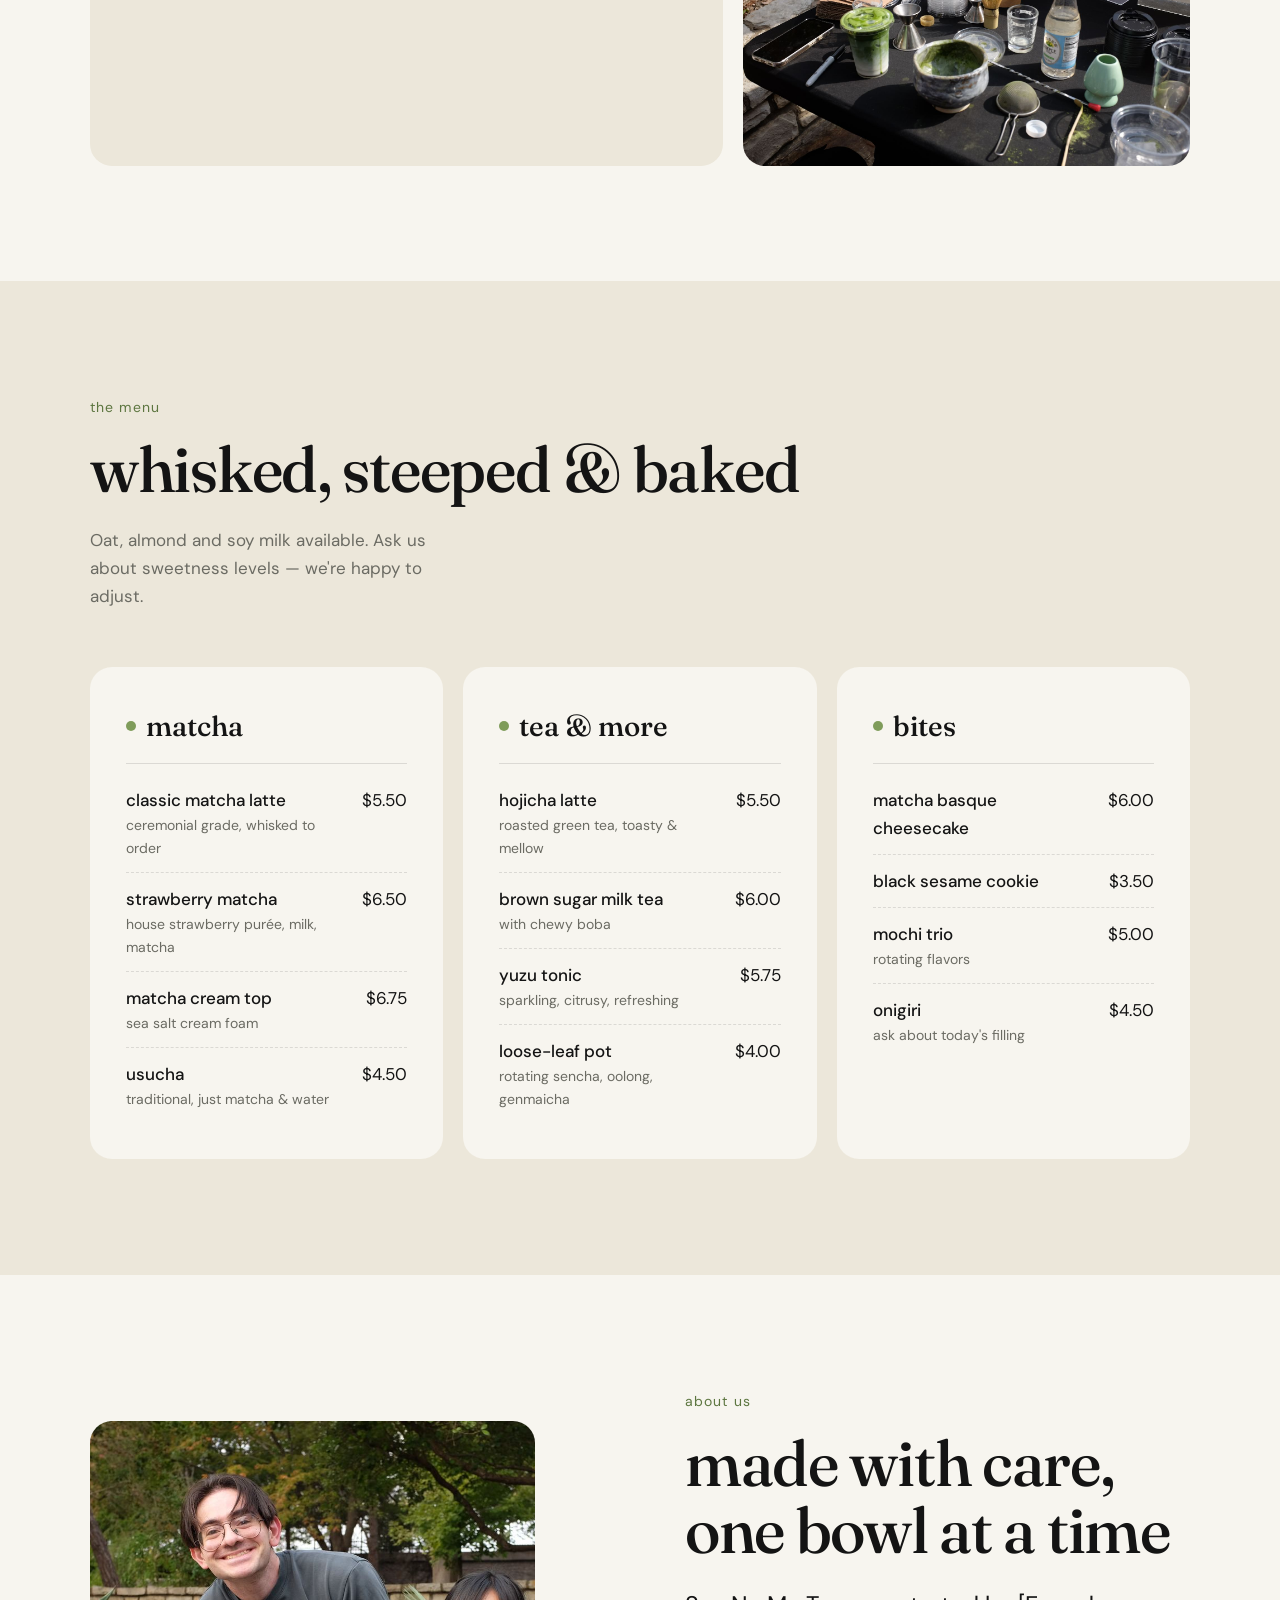
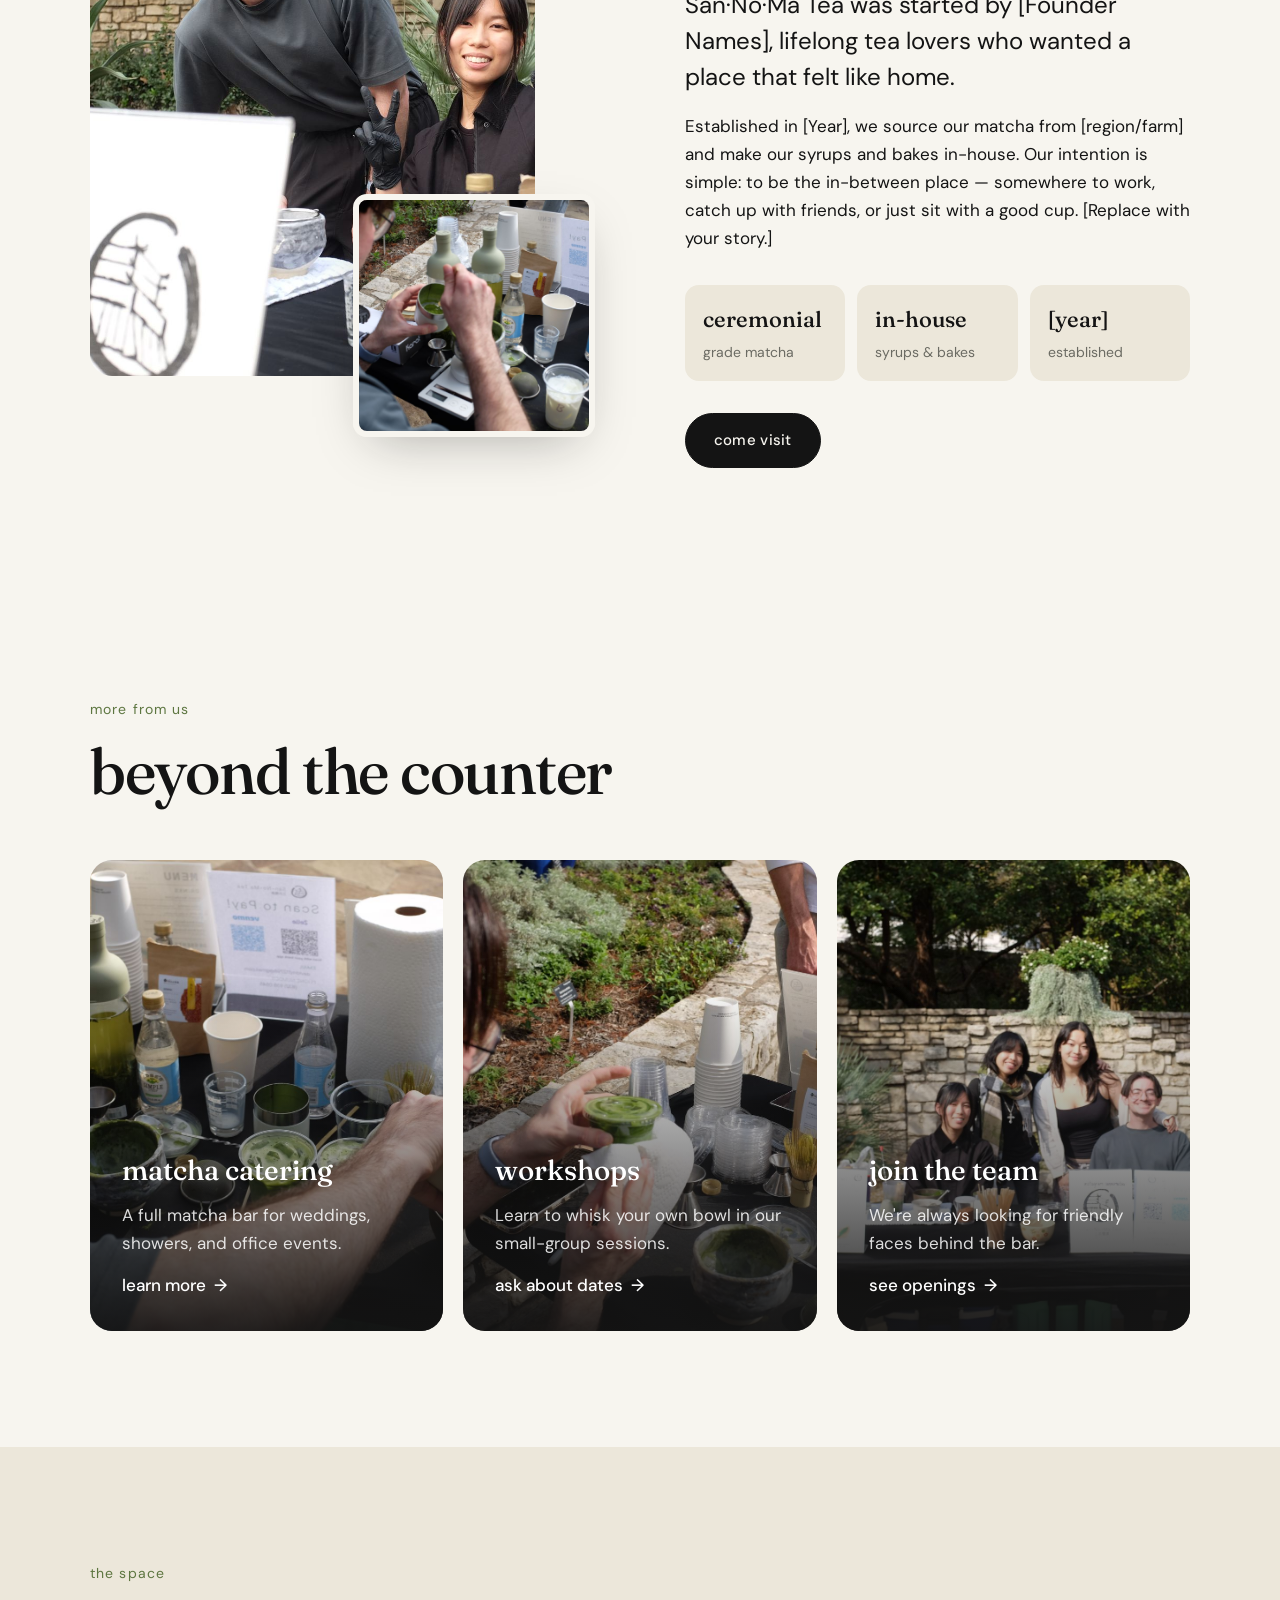
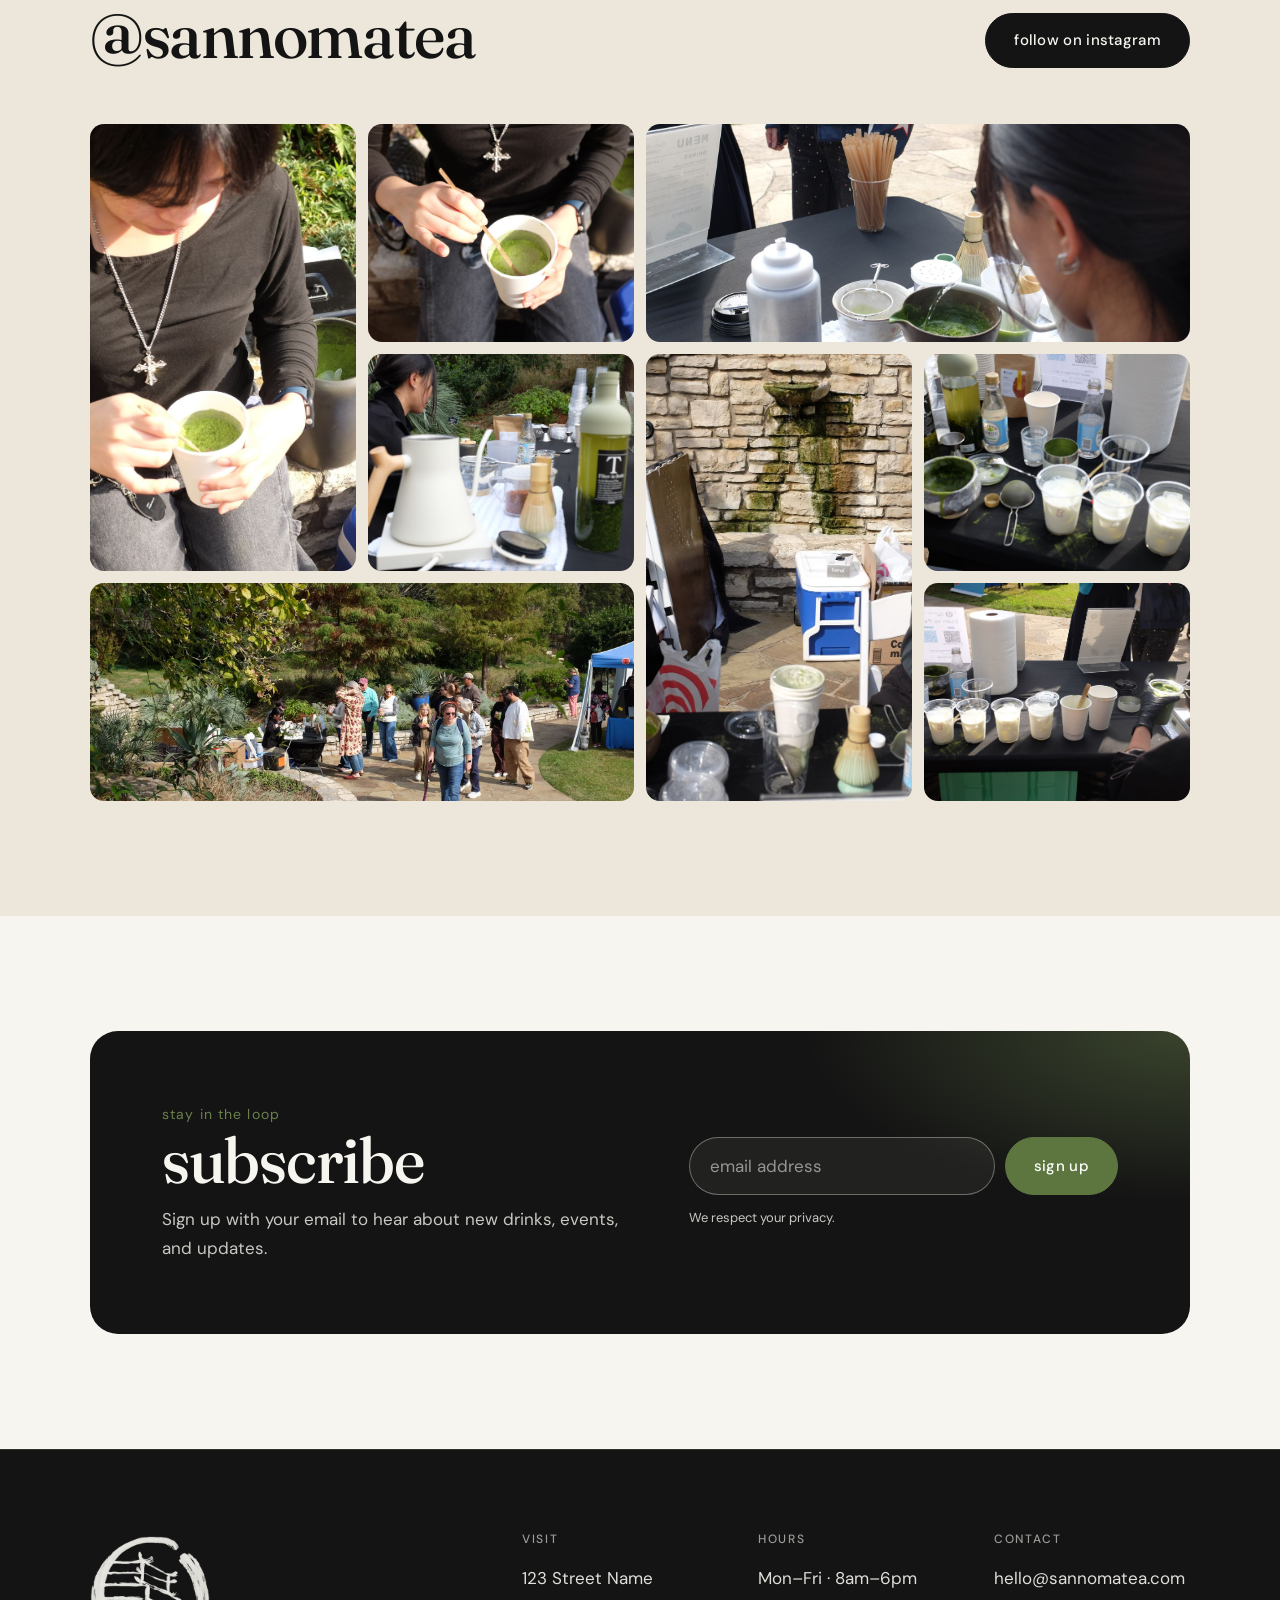
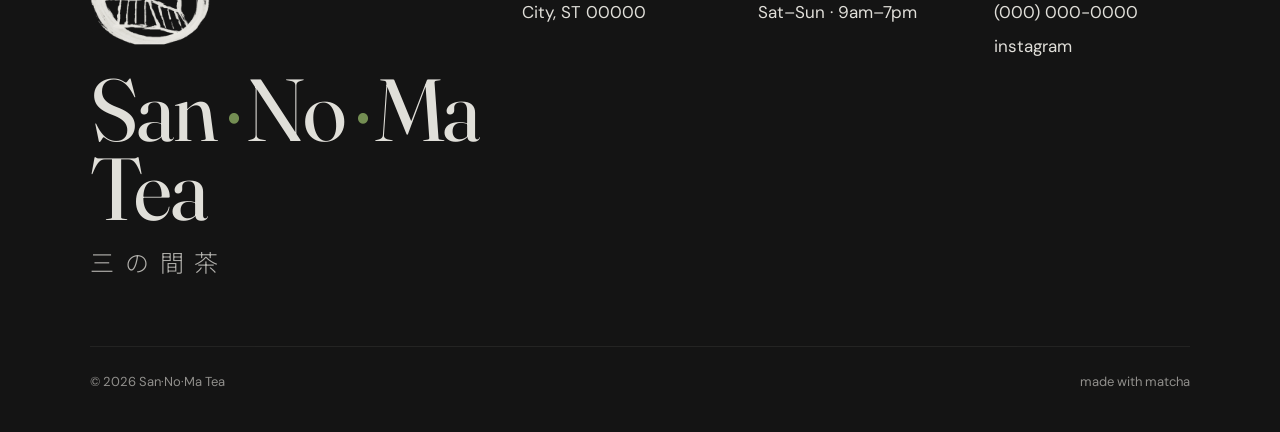
==== commit eea6249a: "Add logo, day/night switch and San·No·Ma Tea branding - Add ink-circle logo (header, footer, favicon" ====
--- a/index.html
+++ b/index.html
@@ -3,21 +3,26 @@
 <head>
   <meta charset="utf-8">
   <meta name="viewport" content="width=device-width, initial-scale=1">
-  <title>Sanno Ma Tea — matcha &amp; tea cafe</title>
-  <meta name="description" content="Sanno Ma Tea — a neighborhood matcha and tea cafe. [Replace with your one-line description.]">
+  <title>San·No·Ma Tea — matcha &amp; tea cafe</title>
+  <meta name="description" content="San·No·Ma Tea — a neighborhood matcha and tea cafe. [Replace with your one-line description.]">
+  <meta name="theme-color" content="#141414">
   <link rel="preconnect" href="https://fonts.googleapis.com">
   <link rel="preconnect" href="https://fonts.gstatic.com" crossorigin>
   <link href="https://fonts.googleapis.com/css2?family=DM+Sans:wght@400;500;700&family=Fraunces:ital,opsz,wght@0,9..144,400;0,9..144,500;0,9..144,600;1,9..144,400;1,9..144,500&display=swap" rel="stylesheet">
+  <link href="https://fonts.googleapis.com/css2?family=Noto+Sans+JP:wght@300;400&text=%E4%B8%89%E3%81%AE%E9%96%93%E8%8C%B6&display=swap" rel="stylesheet">
+  <link rel="icon" type="image/png" href="images/brand/favicon.png">
+  <link rel="apple-touch-icon" href="images/brand/apple-touch-icon.png">
   <link rel="stylesheet" href="styles.css">
+  <script>try{if(localStorage.getItem("theme")==="dark")document.documentElement.dataset.theme="dark"}catch(e){}</script>
 </head>
-<body>
+<body class="home">
   <a class="skip-link" href="#main">Skip to content</a>
 
   <div class="announce">now open! come say hi — <a href="#visit">hours &amp; location</a></div>
 
   <header class="site-header">
     <div class="wrap">
-      <a class="logo" href="index.html">sanno<span>·</span>ma<span>·</span>tea</a>
+      <a class="logo" href="index.html"><img class="logo-mark" src="images/brand/logo-mark-light.png" alt="" width="44" height="44"><span class="logo-text">San<span>·</span>No<span>·</span>Ma Tea</span></a>
       <nav class="nav" aria-label="Main">
         <a href="#menu">menu</a>
         <a href="#about">about</a>
@@ -25,6 +30,10 @@
         <a href="hiring.html">join the team</a>
         <a href="#visit">visit</a>
       </nav>
+      <button class="theme-toggle" type="button" aria-label="Switch to night mode" title="Day / night">
+        <svg class="i-moon" viewBox="0 0 24 24" fill="none" stroke="currentColor" stroke-width="1.8" stroke-linecap="round" stroke-linejoin="round" aria-hidden="true"><path d="M20 14.5A8 8 0 1 1 9.5 4a6.5 6.5 0 0 0 10.5 10.5z"/></svg>
+        <svg class="i-sun" viewBox="0 0 24 24" fill="none" stroke="currentColor" stroke-width="1.8" stroke-linecap="round" aria-hidden="true"><circle cx="12" cy="12" r="4.2"/><path d="M12 2.5v2M12 19.5v2M4.6 4.6l1.4 1.4M18 18l1.4 1.4M2.5 12h2M19.5 12h2M4.6 19.4L6 18M18 6l1.4-1.4"/></svg>
+      </button>
       <button class="menu-toggle" aria-label="Open menu" aria-expanded="false">
         <span></span><span></span><span></span>
       </button>
@@ -35,7 +44,8 @@
     <!-- HERO -->
     <section class="hero hero-photo" style="background-image:linear-gradient(rgba(20,20,20,.55),rgba(20,20,20,.7)),url('images/web/dscf6889.jpg')">
       <div>
-        <h1>sanno <em>ma</em> tea</h1>
+        <h1>San·No·<em>Ma</em> Tea</h1>
+        <p class="hero-jp jp" lang="ja">三の間茶</p>
         <p>Slow down, sip something green. A cozy corner for matcha, tea, and good company in the heart of [Your City].</p>
         <div class="btn-row">
           <a class="btn" href="#menu">see the menu</a>
@@ -44,55 +54,68 @@
       </div>
     </section>
 
-    <!-- DEFINITION / BRAND -->
-    <section>
-      <div class="wrap">
-        <p class="eyebrow center reveal">what's in a name</p>
-        <div class="definition reveal">
-          <div>
-            <div class="word">san·no·ma·tea</div>
-            <div class="phon">/ ˈsä-nō-mä-tē /</div>
-          </div>
+    <!-- MARQUEE (hidden for now — remove the comment markers to bring it back)
+    <div class="h-marquee" aria-hidden="true">
+      <div class="h-marquee-track">
+        <span>ceremonial matcha</span><span>hojicha</span><span>loose-leaf tea</span><span>homemade bakes</span><span>yuzu tonic</span><span>black sesame</span>
+        <span>ceremonial matcha</span><span>hojicha</span><span>loose-leaf tea</span><span>homemade bakes</span><span>yuzu tonic</span><span>black sesame</span>
+      </div>
+    </div>
+    -->
+
+    <!-- BENTO: name + updates -->
+    <section class="h-section">
+      <div class="wrap h-bento">
+        <article class="h-tile h-tile-def reveal">
+          <p class="eyebrow">what's in a name</p>
+          <div class="word">san·no·ma·tea</div>
+          <div class="phon">/ ˈsä-nō-mä-tē / &nbsp;<span class="jp" lang="ja">三の間茶</span></div>
           <ol>
             <li><span class="pos">noun.</span> A small cafe where whisked matcha, loose-leaf tea, and homemade treats come together.</li>
             <li><span class="pos">noun.</span> The feeling of your first sip on a slow morning. [Replace with the real meaning behind the name.]</li>
           </ol>
-        </div>
-      </div>
-    </section>
-
-    <!-- STORE UPDATES -->
-    <section class="alt">
-      <div class="wrap center reveal">
-        <p class="eyebrow">store updates</p>
-        <h2>seasonal menu is here</h2>
-        <p class="lede">Our fall lineup just dropped — hojicha lattes, yuzu matcha tonic, and black sesame everything. Available while supplies last. [Edit this for news, closures, pop-ups or events.]</p>
+        </article>
+
+        <article class="h-tile h-tile-news reveal">
+          <p class="eyebrow">store updates</p>
+          <h2>seasonal menu is here</h2>
+          <p>Our fall lineup just dropped — hojicha lattes, yuzu matcha tonic, and black sesame everything. Available while supplies last. [Edit this for news, closures, pop-ups or events.]</p>
+          <a class="h-link" href="#menu">see what's new</a>
+        </article>
+
+        <figure class="h-tile h-tile-photo reveal">
+          <img src="images/web/dscf6887.jpg" alt="Iced matcha lattes ready to go" loading="lazy">
+        </figure>
       </div>
     </section>
 
     <!-- MENU -->
-    <section id="menu">
-      <div class="wrap">
-        <p class="eyebrow reveal">the menu</p>
-        <h2 class="reveal">whisked, steeped &amp; baked</h2>
-        <p class="reveal" style="max-width:620px;color:var(--muted)">Oat, almond and soy milk available. Ask us about sweetness levels — we're happy to adjust.</p>
-
-        <div class="menu-grid">
-          <div class="menu-cat reveal">
+    <section id="menu" class="h-section h-menu">
+      <div class="wrap">
+        <header class="h-head reveal">
+          <div>
+            <p class="eyebrow">the menu</p>
+            <h2>whisked, steeped &amp; baked</h2>
+          </div>
+          <p class="h-head-note">Oat, almond and soy milk available. Ask us about sweetness levels — we're happy to adjust.</p>
+        </header>
+
+        <div class="h-menu-grid">
+          <div class="h-menu-card reveal">
             <h3>matcha</h3>
             <div class="menu-item"><span class="name">classic matcha latte<span class="desc">ceremonial grade, whisked to order</span></span><span class="price">$5.50</span></div>
             <div class="menu-item"><span class="name">strawberry matcha<span class="desc">house strawberry purée, milk, matcha</span></span><span class="price">$6.50</span></div>
             <div class="menu-item"><span class="name">matcha cream top<span class="desc">sea salt cream foam</span></span><span class="price">$6.75</span></div>
             <div class="menu-item"><span class="name">usucha<span class="desc">traditional, just matcha &amp; water</span></span><span class="price">$4.50</span></div>
           </div>
-          <div class="menu-cat reveal">
+          <div class="h-menu-card reveal">
             <h3>tea &amp; more</h3>
             <div class="menu-item"><span class="name">hojicha latte<span class="desc">roasted green tea, toasty &amp; mellow</span></span><span class="price">$5.50</span></div>
             <div class="menu-item"><span class="name">brown sugar milk tea<span class="desc">with chewy boba</span></span><span class="price">$6.00</span></div>
             <div class="menu-item"><span class="name">yuzu tonic<span class="desc">sparkling, citrusy, refreshing</span></span><span class="price">$5.75</span></div>
             <div class="menu-item"><span class="name">loose-leaf pot<span class="desc">rotating sencha, oolong, genmaicha</span></span><span class="price">$4.00</span></div>
           </div>
-          <div class="menu-cat reveal">
+          <div class="h-menu-card reveal">
             <h3>bites</h3>
             <div class="menu-item"><span class="name">matcha basque cheesecake</span><span class="price">$6.00</span></div>
             <div class="menu-item"><span class="name">black sesame cookie</span><span class="price">$3.50</span></div>
@@ -104,78 +127,106 @@
     </section>
 
     <!-- ABOUT -->
-    <section id="about" class="alt">
-      <div class="wrap split">
-        <div class="ph reveal"><img src="images/web/dscf6786.jpg" alt="The founders smiling behind the matcha table" loading="lazy" style="object-position:40% center"></div>
-        <div class="reveal">
+    <section id="about" class="h-section h-about">
+      <div class="wrap h-about-grid">
+        <div class="h-about-media reveal">
+          <img class="h-about-main" src="images/web/dscf6786.jpg" alt="The founders smiling behind the matcha table" loading="lazy">
+          <img class="h-about-inset" src="images/web/dscf6812.jpg" alt="Matcha being sifted at the bar" loading="lazy">
+        </div>
+        <div class="h-about-copy reveal">
           <p class="eyebrow">about us</p>
           <h2>made with care, one bowl at a time</h2>
-          <p class="lede">Sanno Ma Tea was started by [Founder Names], lifelong tea lovers who wanted a place that felt like home.</p>
+          <p class="lede">San·No·Ma Tea was started by [Founder Names], lifelong tea lovers who wanted a place that felt like home.</p>
           <p>Established in [Year], we source our matcha from [region/farm] and make our syrups and bakes in-house. Our intention is simple: to be the in-between place — somewhere to work, catch up with friends, or just sit with a good cup. [Replace with your story.]</p>
-          <a class="btn btn-solid" href="#visit" style="margin-top:12px">come visit</a>
+          <ul class="h-stats">
+            <li><strong>ceremonial</strong><span>grade matcha</span></li>
+            <li><strong>in-house</strong><span>syrups &amp; bakes</span></li>
+            <li><strong>[Year]</strong><span>established</span></li>
+          </ul>
+          <a class="btn btn-solid" href="#visit">come visit</a>
         </div>
       </div>
     </section>
 
     <!-- OFFERINGS -->
-    <section>
-      <div class="wrap">
-        <p class="eyebrow reveal">more from us</p>
-        <h2 class="reveal">beyond the counter</h2>
-        <div class="cards">
-          <a class="card reveal" href="catering.html">
-            <div class="ph"><img src="images/web/dscf6823.jpg" alt="Matcha bar set-up with bowls, whisks and bottles" loading="lazy"></div>
-            <h3>matcha catering</h3>
-            <p>A full matcha bar for weddings, showers, and office events.</p>
-            <span class="more">learn more</span>
+    <section class="h-section">
+      <div class="wrap">
+        <header class="h-head reveal">
+          <div>
+            <p class="eyebrow">more from us</p>
+            <h2>beyond the counter</h2>
+          </div>
+        </header>
+        <div class="h-offers">
+          <a class="h-offer reveal" href="catering.html">
+            <img src="images/web/dscf6823.jpg" alt="Matcha bar set-up with bowls, whisks and bottles" loading="lazy">
+            <div class="h-offer-body">
+              <h3>matcha catering</h3>
+              <p>A full matcha bar for weddings, showers, and office events.</p>
+              <span class="h-link">learn more</span>
+            </div>
           </a>
-          <a class="card reveal" href="#visit">
-            <div class="ph"><img src="images/web/dscf6812.jpg" alt="Close-up of matcha being whisked" loading="lazy"></div>
-            <h3>workshops</h3>
-            <p>Learn to whisk your own bowl in our small-group sessions.</p>
-            <span class="more">ask about dates</span>
+          <a class="h-offer reveal" href="#visit">
+            <img src="images/web/dscf6888.jpg" alt="A freshly whisked matcha being served at the bar" loading="lazy">
+            <div class="h-offer-body">
+              <h3>workshops</h3>
+              <p>Learn to whisk your own bowl in our small-group sessions.</p>
+              <span class="h-link">ask about dates</span>
+            </div>
           </a>
-          <a class="card reveal" href="hiring.html">
-            <div class="ph"><img src="images/web/dscf6884.jpg" alt="The Sanno Ma Tea team at their booth" loading="lazy"></div>
-            <h3>join the team</h3>
-            <p>We're always looking for friendly faces behind the bar.</p>
-            <span class="more">see openings</span>
+          <a class="h-offer reveal" href="hiring.html">
+            <img src="images/web/dscf6884.jpg" alt="The San·No·Ma Tea team at their booth" loading="lazy">
+            <div class="h-offer-body">
+              <h3>join the team</h3>
+              <p>We're always looking for friendly faces behind the bar.</p>
+              <span class="h-link">see openings</span>
+            </div>
           </a>
         </div>
       </div>
     </section>
 
     <!-- GALLERY -->
-    <section class="alt">
-      <div class="wrap center">
-        <p class="eyebrow reveal">the space</p>
-        <h2 class="reveal">@sannomatea</h2>
-        <div class="gallery reveal">
-          <div class="ph"><img src="images/web/dscf6819.jpg" alt="A guest stirring a fresh matcha" loading="lazy"></div>
-          <div class="ph"><img src="images/web/dscf6822.jpg" alt="Matcha in a paper cup, close-up" loading="lazy"></div>
-          <div class="ph"><img src="images/web/dscf6817.jpg" alt="Pouring matcha at the bar" loading="lazy"></div>
-          <div class="ph"><img src="images/web/dscf6787.jpg" alt="Matcha bottles and kettle on the table" loading="lazy"></div>
-          <div class="ph"><img src="images/web/dscf6880.jpg" alt="Serving drinks at the pop-up" loading="lazy"></div>
-          <div class="ph"><img src="images/web/dscf6887.jpg" alt="Iced matcha lattes ready to go" loading="lazy"></div>
-          <div class="ph"><img src="images/web/dscf6810.jpg" alt="Fresh whisked matcha and milk cups" loading="lazy"></div>
-          <div class="ph"><img src="images/web/dscf6877.jpg" alt="A line of guests at the pop-up" loading="lazy"></div>
-        </div>
-        <a class="btn" style="margin-top:40px" href="https://instagram.com/" target="_blank" rel="noopener">follow on instagram</a>
+    <section class="h-section h-gallery-wrap">
+      <div class="wrap">
+        <header class="h-head reveal">
+          <div>
+            <p class="eyebrow">the space</p>
+            <h2>@sannomatea</h2>
+          </div>
+          <a class="btn btn-solid" href="https://instagram.com/" target="_blank" rel="noopener">follow on instagram</a>
+        </header>
+        <div class="h-gallery reveal">
+          <figure class="g-tall"><img src="images/web/dscf6819.jpg" alt="A guest stirring a fresh matcha" loading="lazy"></figure>
+          <figure><img src="images/web/dscf6822.jpg" alt="Matcha in a paper cup, close-up" loading="lazy"></figure>
+          <figure class="g-wide"><img src="images/web/dscf6817.jpg" alt="Pouring matcha at the bar" loading="lazy"></figure>
+          <figure><img src="images/web/dscf6787.jpg" alt="Matcha bottles and kettle on the table" loading="lazy"></figure>
+          <figure class="g-tall"><img src="images/web/dscf6880.jpg" alt="Serving drinks at the pop-up" loading="lazy"></figure>
+          <figure><img src="images/web/dscf6810.jpg" alt="Fresh whisked matcha and milk cups" loading="lazy"></figure>
+          <figure class="g-wide"><img src="images/web/dscf6877.jpg" alt="A line of guests at the pop-up" loading="lazy"></figure>
+          <figure><img src="images/web/dscf6809.jpg" alt="A row of iced milk cups waiting for matcha" loading="lazy"></figure>
+        </div>
       </div>
     </section>
 
     <!-- NEWSLETTER -->
-    <section class="newsletter">
-      <div class="wrap center" data-form-wrap>
-        <p class="eyebrow" style="color:var(--matcha)">stay in the loop</p>
-        <h2>subscribe</h2>
-        <p style="opacity:.8">Sign up with your email to hear about new drinks, events, and updates.</p>
-        <form data-demo>
-          <input type="email" required placeholder="email address" aria-label="Email address">
-          <button class="btn" type="submit">sign up</button>
-        </form>
-        <p class="thanks">thank you! talk soon 🍵</p>
-        <p class="small">We respect your privacy.</p>
+    <section class="h-section h-news-wrap">
+      <div class="wrap">
+        <div class="h-news" data-form-wrap>
+          <div>
+            <p class="eyebrow">stay in the loop</p>
+            <h2>subscribe</h2>
+            <p>Sign up with your email to hear about new drinks, events, and updates.</p>
+          </div>
+          <div>
+            <form data-demo>
+              <input type="email" required placeholder="email address" aria-label="Email address">
+              <button class="btn btn-matcha" type="submit">sign up</button>
+            </form>
+            <p class="thanks">thank you! talk soon 🍵</p>
+            <p class="small">We respect your privacy.</p>
+          </div>
+        </div>
       </div>
     </section>
   </main>
@@ -184,7 +235,9 @@
     <div class="wrap">
       <div class="footer-grid">
         <div>
-          <p class="footer-logo">sanno<span>·</span>ma<span>·</span>tea</p>
+          <img class="footer-mark" src="images/brand/logo-mark-light.png" alt="San·No·Ma Tea logo" width="120" height="120" loading="lazy">
+          <p class="footer-logo">San<span>·</span>No<span>·</span>Ma Tea</p>
+          <p class="footer-jp jp" lang="ja">三の間茶</p>
         </div>
         <div>
           <h4>visit</h4>
@@ -204,7 +257,7 @@
         </div>
       </div>
       <div class="footer-bottom">
-        <span>© <span data-year></span> Sanno Ma Tea</span>
+        <span>© <span data-year></span> San·No·Ma Tea</span>
         <span>made with matcha</span>
       </div>
     </div>
--- a/styles.css
+++ b/styles.css
@@ -1,5 +1,5 @@
 /* ==========================================================
-   Sanno Ma Tea — template styles
+   San·No·Ma Tea — template styles
    Edit the tokens below to re-theme the whole site.
    ========================================================== */
 :root {
@@ -10,6 +10,10 @@
   --matcha-dark: #5d7640;
   --muted: #6b6b63;
   --line: rgba(20, 20, 20, 0.12);
+  --band-bg: #141414;      /* header, footer & dark strips */
+  --band-fg: #f7f5ef;
+  --field-bg: #fff;
+  --accent-text: var(--matcha-dark);
 
   --font-display: "Fraunces", Georgia, serif;
   --font-body: "DM Sans", system-ui, -apple-system, sans-serif;
@@ -55,8 +59,8 @@
 /* ---------- Header ---------- */
 .site-header {
   position: sticky; top: 0; z-index: 50;
-  background: var(--ink);
-  color: var(--paper);
+  background: var(--band-bg);
+  color: var(--band-fg);
 }
 .site-header .wrap {
   display: flex; align-items: center; justify-content: space-between;
@@ -68,9 +72,56 @@
   font-weight: 600;
   text-decoration: none;
   letter-spacing: -0.01em;
-  text-transform: lowercase;
-}
-.logo span { color: var(--matcha); }
+}
+.logo { display: inline-flex; align-items: center; gap: 12px; margin-right: auto; }
+/* .logo prefix beats the homepage's blanket `.home img` sizing */
+.logo .logo-mark { width: 44px; height: 44px; display: block; flex-shrink: 0; object-fit: contain; transition: transform .4s ease; }
+.logo:hover .logo-mark { transform: rotate(-8deg); }
+.logo-text span { color: var(--matcha); margin: 0 .12em; }
+@media (max-width: 420px) { .logo { font-size: 22px; gap: 10px; } .logo .logo-mark { width: 36px; height: 36px; } }
+.site-header .wrap { gap: 28px; }
+
+/* ---------- Day / night switch ---------- */
+.theme-toggle {
+  display: inline-flex; align-items: center; justify-content: center;
+  width: 40px; height: 40px; padding: 0; flex-shrink: 0;
+  background: none; color: inherit; cursor: pointer;
+  border: 1px solid rgba(247,245,239,.3); border-radius: 999px;
+  transition: border-color .2s, color .2s;
+}
+.theme-toggle:hover { border-color: var(--matcha); color: var(--matcha); }
+.theme-toggle svg { width: 18px; height: 18px; }
+.theme-toggle .i-sun { display: none; }
+[data-theme="dark"] .theme-toggle .i-sun { display: block; }
+[data-theme="dark"] .theme-toggle .i-moon { display: none; }
+
+/* Night mode: page goes dark; header/footer strips go a shade deeper */
+[data-theme="dark"] {
+  --ink: #ece8de;
+  --paper: #161614;
+  --cream: #20201d;
+  --muted: #a3a197;
+  --line: rgba(236, 232, 222, 0.14);
+  --band-bg: #0d0d0c;
+  --band-fg: #ece8de;
+  --field-bg: #20201d;
+  --accent-text: var(--matcha);
+  --pill-bg: rgba(236,232,222,.06);
+  color-scheme: dark;
+}
+[data-theme="dark"] .btn-matcha:hover { color: var(--paper); }
+/* Night mode flips the header: light bar, dark logo & links */
+[data-theme="dark"] .site-header,
+[data-theme="dark"] .nav { background: #f7f5ef; color: #141414; }
+[data-theme="dark"] .logo .logo-mark { filter: invert(1); }
+/* …and the footer the same way */
+[data-theme="dark"] .site-footer { background: #f7f5ef; color: #141414; border-top-color: rgba(20,20,20,.12); }
+[data-theme="dark"] .footer-bottom { border-top-color: rgba(20,20,20,.12); }
+[data-theme="dark"] .site-footer .footer-mark { filter: invert(1); }
+[data-theme="dark"] .site-footer a:hover { color: var(--matcha-dark); }
+[data-theme="dark"] .theme-toggle { border-color: rgba(20,20,20,.25); }
+[data-theme="dark"] .theme-toggle:hover { border-color: var(--matcha-dark); color: var(--matcha-dark); }
+html { transition: background-color .3s; }
 .nav { display: flex; gap: 32px; align-items: center; }
 .nav a {
   text-decoration: none;
@@ -104,19 +155,21 @@
   .menu-toggle { display: block; }
   .nav {
     position: fixed; inset: 72px 0 0 0;
-    background: var(--ink);
+    background: var(--band-bg);
     flex-direction: column; justify-content: center; gap: 28px;
     transform: translateY(-110%);
     transition: transform .4s ease;
   }
   .nav a { font-family: var(--font-display); font-size: 34px; }
   .menu-open .nav { transform: translateY(0); }
+  /* keep header controls above the slide-down panel */
+  .site-header .logo, .theme-toggle, .menu-toggle { position: relative; z-index: 1; }
 }
 
 /* ---------- Hero ---------- */
 .hero {
-  background: var(--ink);
-  color: var(--paper);
+  background: var(--band-bg);
+  color: var(--band-fg);
   min-height: calc(100vh - 72px - 40px);
   display: grid; place-items: center;
   text-align: center;
@@ -130,9 +183,13 @@
   line-height: 0.9;
   letter-spacing: -0.04em;
   margin: 0;
-  text-transform: lowercase;
 }
 .hero h1 em { font-style: italic; color: var(--matcha); }
+/* Japanese name 三の間茶 */
+.jp { font-family: "Noto Sans JP", "Hiragino Sans", "Yu Gothic", sans-serif; font-style: normal; font-weight: 300; }
+.hero .hero-jp { font-size: clamp(22px, 3vw, 36px); letter-spacing: .5em; margin: 18px auto 0; padding-left: .5em; opacity: .9; }
+.phon .jp { letter-spacing: .2em; color: var(--ink); opacity: .75; }
+.site-footer .footer-jp { font-size: clamp(18px, 2vw, 24px); letter-spacing: .45em; margin: 14px 0 0; opacity: .7; }
 .hero p {
   max-width: 560px; margin: 28px auto 36px;
   font-size: clamp(17px, 2vw, 20px);
@@ -166,7 +223,7 @@
   text-transform: lowercase;
   font-size: 14px;
   letter-spacing: 0.08em;
-  color: var(--matcha-dark);
+  color: var(--accent-text);
   margin: 0 0 16px;
 }
 h2 {
@@ -264,7 +321,7 @@
 @media (max-width: 760px) { .gallery { grid-template-columns: repeat(2, 1fr); } }
 
 /* ---------- Newsletter ---------- */
-.newsletter { background: var(--ink); color: var(--paper); }
+.newsletter { background: var(--band-bg); color: var(--band-fg); }
 .newsletter form {
   display: flex; gap: 12px; max-width: 520px; margin: 32px auto 12px; flex-wrap: wrap;
 }
@@ -289,7 +346,7 @@
 .form label { display: grid; gap: 6px; font-size: 14px; text-transform: lowercase; }
 .form .full { grid-column: 1 / -1; }
 .form input, .form textarea, .form select {
-  border-radius: 6px; border-color: var(--line); background: #fff; color: var(--ink);
+  border-radius: 6px; border-color: var(--line); background: var(--field-bg); color: var(--ink);
 }
 .form textarea { min-height: 140px; resize: vertical; }
 @media (max-width: 640px) { .form { grid-template-columns: 1fr; } }
@@ -301,7 +358,7 @@
 @media (max-width: 640px) { .info-block { grid-template-columns: 1fr; gap: 8px; } }
 
 /* ---------- Page header (sub pages) ---------- */
-.page-hero { background: var(--ink); color: var(--paper); padding: clamp(80px, 12vw, 160px) 0 clamp(60px, 8vw, 100px); }
+.page-hero { background: var(--band-bg); color: var(--band-fg); padding: clamp(80px, 12vw, 160px) 0 clamp(60px, 8vw, 100px); }
 .page-hero h1 {
   font-family: var(--font-display); font-weight: 500;
   font-size: clamp(52px, 10vw, 128px); line-height: .95; letter-spacing: -0.03em;
@@ -311,12 +368,13 @@
 .page-hero p { max-width: 620px; opacity: .8; font-size: 19px; margin: 0; }
 
 /* ---------- Footer ---------- */
-.site-footer { background: var(--ink); color: var(--paper); padding: 80px 0 40px; border-top: 1px solid rgba(247,245,239,.12); }
+.site-footer { background: var(--band-bg); color: var(--band-fg); padding: 80px 0 40px; border-top: 1px solid rgba(247,245,239,.12); }
 .footer-grid { display: grid; grid-template-columns: 2fr 1fr 1fr 1fr; gap: 40px; }
 @media (max-width: 860px) { .footer-grid { grid-template-columns: 1fr 1fr; } }
 @media (max-width: 520px) { .footer-grid { grid-template-columns: 1fr; } }
 .footer-logo { font-family: var(--font-display); font-size: clamp(48px, 7vw, 88px); line-height: .9; letter-spacing: -0.03em; margin: 0; }
-.footer-logo span { color: var(--matcha); }
+.footer-logo span { color: var(--matcha); margin: 0 .1em; }
+.site-footer .footer-mark { width: 120px; height: 120px; display: block; object-fit: contain; margin: 0 0 20px; opacity: .95; }
 .site-footer h4 { font-size: 12px; letter-spacing: .14em; text-transform: uppercase; opacity: .6; margin: 0 0 14px; font-weight: 500; }
 .site-footer p, .site-footer a { margin: 0 0 6px; text-decoration: none; display: block; opacity: .9; }
 .site-footer a:hover { color: var(--matcha); }
@@ -331,5 +389,250 @@
 }
 
 /* ---------- Photo hero ---------- */
-.hero-photo { background-color: var(--ink); background-size: cover; background-position: center; }
+.hero-photo { background-color: var(--band-bg); background-size: cover; background-position: center; }
 .ph img { border-radius: inherit; }
+
+/* ==========================================================
+   Homepage (body.home) — modern layout
+   Scoped so catering.html / hiring.html are unaffected.
+   ========================================================== */
+.home { --radius: 22px; --radius-sm: 14px; --shadow: 0 18px 50px -20px rgba(20,20,20,.35); }
+.home img { width: 100%; height: 100%; object-fit: cover; }
+.home figure { margin: 0; }
+
+/* Buttons */
+.home .btn { font-weight: 500; }
+.btn-matcha { background: var(--matcha-dark); border-color: var(--matcha-dark); color: #fff; }
+.btn-matcha:hover { background: var(--ink); border-color: var(--ink); }
+.btn-ghost { border-color: var(--line); }
+.home .btn-solid:hover { background: var(--matcha-dark); border-color: var(--matcha-dark); }
+.h-link {
+  display: inline-flex; align-items: center; gap: 8px;
+  font-weight: 500; text-decoration: none; text-transform: lowercase;
+}
+.h-link::after { content: "→"; transition: transform .25s; }
+a:hover > .h-link::after, .h-link:hover::after { transform: translateX(4px); }
+
+/* Section rhythm */
+.h-section { padding: clamp(64px, 9vw, 120px) 0; }
+.h-head {
+  display: flex; align-items: flex-end; justify-content: space-between;
+  gap: 24px 48px; flex-wrap: wrap; margin-bottom: clamp(32px, 5vw, 56px);
+}
+.h-head h2 { margin: 0; }
+.h-head-note { max-width: 380px; margin: 0; color: var(--muted); }
+
+/* ---------- Hero ---------- */
+.h-hero {
+  padding: clamp(40px, 6vw, 88px) 0 clamp(56px, 7vw, 96px);
+  background:
+    radial-gradient(60% 70% at 85% 30%, rgba(127,156,90,.22), transparent 70%),
+    var(--paper);
+  overflow: hidden;
+}
+.h-hero-grid {
+  display: grid; grid-template-columns: 1.1fr 1fr;
+  gap: clamp(40px, 6vw, 88px); align-items: center;
+}
+.h-pill {
+  display: inline-flex; align-items: center; gap: 10px;
+  margin: 0 0 24px; padding: 8px 16px;
+  border: 1px solid var(--line); border-radius: 999px;
+  background: var(--pill-bg, rgba(255,255,255,.6));
+  font-size: 14px; text-transform: lowercase;
+}
+.h-dot {
+  width: 8px; height: 8px; border-radius: 50%; background: var(--matcha);
+  box-shadow: 0 0 0 4px rgba(127,156,90,.25);
+}
+.h-hero h1 {
+  font-family: var(--font-display); font-weight: 500;
+  font-size: clamp(60px, 10.5vw, 150px);
+  line-height: .88; letter-spacing: -0.045em;
+  margin: 0; text-transform: lowercase;
+}
+.h-hero h1 em { font-style: italic; color: var(--accent-text); }
+.h-hero-lede {
+  max-width: 500px; margin: 28px 0 32px;
+  font-size: clamp(17px, 1.7vw, 20px); color: var(--muted);
+}
+.h-hero-actions { display: flex; gap: 12px; flex-wrap: wrap; }
+.h-hero-facts {
+  display: flex; flex-wrap: wrap; gap: 20px 36px;
+  margin: 44px 0 0; padding-top: 24px; border-top: 1px solid var(--line);
+}
+.h-hero-facts dt { font-size: 12px; letter-spacing: .12em; text-transform: uppercase; color: var(--muted); }
+.h-hero-facts dd { margin: 2px 0 0; font-weight: 500; }
+
+.h-hero-media { position: relative; }
+.h-hero-media img {
+  height: auto; aspect-ratio: 4 / 5; border-radius: var(--radius);
+  object-position: 42% 62%;
+  box-shadow: var(--shadow);
+}
+.h-float {
+  position: absolute; left: clamp(-36px, -3vw, -16px); bottom: 32px;
+  display: grid; grid-template-columns: 1fr auto; column-gap: 20px;
+  min-width: 240px; padding: 16px 20px;
+  background: var(--paper); border-radius: var(--radius-sm);
+  box-shadow: var(--shadow);
+}
+.h-float-label { grid-column: 1 / -1; font-size: 12px; letter-spacing: .12em; text-transform: uppercase; color: var(--accent-text); }
+.h-float-name { font-family: var(--font-display); font-size: 20px; }
+.h-float-price { font-variant-numeric: tabular-nums; align-self: center; }
+
+@media (max-width: 900px) {
+  .h-hero-grid { grid-template-columns: 1fr; }
+  .h-hero-media img { aspect-ratio: 4 / 3.4; }
+  .h-float { left: 16px; bottom: 16px; min-width: 0; }
+}
+
+/* ---------- Marquee ---------- */
+.h-marquee { background: var(--band-bg); color: var(--band-fg); overflow: hidden; padding: 18px 0; }
+.h-marquee-track {
+  display: flex; width: max-content;
+  animation: h-marquee 40s linear infinite;
+}
+.h-marquee span {
+  font-family: var(--font-display); font-style: italic;
+  font-size: clamp(20px, 2.4vw, 28px); white-space: nowrap; padding: 0 28px;
+}
+.h-marquee span::after { content: "✦"; font-style: normal; color: var(--matcha); margin-left: 56px; font-size: .6em; vertical-align: middle; }
+@keyframes h-marquee { to { transform: translateX(-50%); } }
+
+/* ---------- Bento ---------- */
+.h-bento {
+  display: grid; grid-template-columns: repeat(12, 1fr);
+  grid-template-rows: auto auto; gap: 20px;
+}
+.h-tile { border-radius: var(--radius); padding: clamp(28px, 4vw, 48px); overflow: hidden; }
+.h-tile-def { grid-column: 1 / 8; grid-row: 1 / 3; background: var(--cream); display: flex; flex-direction: column; justify-content: center; }
+.h-tile-def .word { font-family: var(--font-display); font-size: clamp(40px, 6vw, 76px); line-height: 1; letter-spacing: -0.02em; }
+.h-tile-def .phon { color: var(--muted); font-style: italic; margin: 10px 0 32px; }
+.h-tile-def ol { margin: 0; padding-left: 20px; font-size: clamp(17px, 1.6vw, 19px); }
+.h-tile-def li + li { margin-top: 12px; }
+.h-tile-def .pos { font-style: italic; color: var(--muted); }
+.h-tile-news { grid-column: 8 / 13; background: var(--matcha-dark); color: #fff; }
+.h-tile-news .eyebrow { color: rgba(255,255,255,.75); }
+.h-tile-news h2 { font-size: clamp(30px, 3.4vw, 42px); margin-bottom: 14px; }
+.h-tile-news p { margin: 0 0 20px; opacity: .9; }
+.h-tile-photo { grid-column: 8 / 13; padding: 0; min-height: 260px; }
+
+@media (max-width: 900px) {
+  .h-bento { grid-template-columns: 1fr 1fr; }
+  .h-tile-def { grid-column: 1 / -1; grid-row: auto; }
+  .h-tile-news, .h-tile-photo { grid-column: auto; }
+}
+@media (max-width: 600px) {
+  .h-bento { grid-template-columns: 1fr; }
+  .h-tile-photo { aspect-ratio: 4 / 3; min-height: 0; }
+}
+
+/* ---------- Menu ---------- */
+.h-menu { background: var(--cream); }
+.h-menu-grid { display: grid; grid-template-columns: repeat(3, 1fr); gap: 20px; }
+.h-menu-card {
+  background: var(--paper); border-radius: var(--radius);
+  padding: clamp(24px, 3vw, 36px);
+  transition: transform .3s, box-shadow .3s;
+}
+.h-menu-card:hover { transform: translateY(-4px); box-shadow: var(--shadow); }
+.h-menu-card h3 {
+  display: flex; align-items: center; gap: 10px;
+  font-size: 28px; padding-bottom: 14px; margin-bottom: 10px;
+  border-bottom: 1px solid var(--line);
+}
+.h-menu-card h3::before { content: ""; width: 10px; height: 10px; border-radius: 50%; background: var(--matcha); }
+.h-menu-card .menu-item { padding: 12px 0; }
+.h-menu-card .menu-item + .menu-item { border-top: 1px dashed var(--line); }
+@media (max-width: 960px) { .h-menu-grid { grid-template-columns: repeat(2, 1fr); } }
+@media (max-width: 640px) { .h-menu-grid { grid-template-columns: 1fr; } }
+
+/* ---------- About ---------- */
+.h-about-grid {
+  display: grid; grid-template-columns: 1fr 1fr;
+  gap: clamp(40px, 7vw, 96px); align-items: center;
+}
+.h-about-media { position: relative; padding: 0 12% 12% 0; }
+.home .h-about-main { height: auto; aspect-ratio: 4 / 5; border-radius: var(--radius); object-position: 40% center; }
+.home .h-about-inset {
+  position: absolute; right: 0; bottom: 0; width: 48%;
+  height: auto; aspect-ratio: 1; border-radius: var(--radius-sm);
+  border: 6px solid var(--paper); box-shadow: var(--shadow);
+}
+.h-about-copy .lede { margin: 0 0 16px; }
+.h-stats {
+  list-style: none; padding: 0; margin: 32px 0;
+  display: grid; grid-template-columns: repeat(3, 1fr); gap: 12px;
+}
+.h-stats li { background: var(--cream); border-radius: var(--radius-sm); padding: 16px 18px; }
+.h-stats strong { display: block; font-family: var(--font-display); font-weight: 500; font-size: 22px; text-transform: lowercase; }
+.h-stats span { font-size: 14px; color: var(--muted); }
+@media (max-width: 900px) { .h-about-grid { grid-template-columns: 1fr; } }
+@media (max-width: 480px) { .h-stats { grid-template-columns: 1fr; } }
+
+/* ---------- Offerings ---------- */
+.h-offers { display: grid; grid-template-columns: repeat(3, 1fr); gap: 20px; }
+.h-offer {
+  position: relative; display: block; aspect-ratio: 3 / 4;
+  border-radius: var(--radius); overflow: hidden;
+  color: #fff; text-decoration: none; isolation: isolate;
+}
+.h-offer img { position: absolute; inset: 0; z-index: -2; transition: transform .6s ease; }
+.h-offer::before {
+  content: ""; position: absolute; inset: 0; z-index: -1;
+  background: linear-gradient(180deg, rgba(20,20,20,0) 25%, rgba(20,20,20,.92));
+}
+.h-offer:hover img { transform: scale(1.05); }
+.h-offer-body { position: absolute; left: 0; right: 0; bottom: 0; padding: clamp(22px, 2.6vw, 32px); }
+.h-offer h3 { font-size: 28px; }
+.h-offer p { margin: 0 0 14px; opacity: .85; }
+@media (max-width: 900px) {
+  .h-offers { grid-template-columns: 1fr; }
+  .h-offer { aspect-ratio: 4 / 3; }
+}
+
+/* ---------- Gallery ---------- */
+.h-gallery-wrap { background: var(--cream); }
+.h-gallery {
+  display: grid; grid-template-columns: repeat(4, 1fr);
+  grid-auto-rows: clamp(150px, 17vw, 230px); grid-auto-flow: dense; gap: 12px;
+}
+.h-gallery figure { border-radius: var(--radius-sm); overflow: hidden; }
+.h-gallery img { transition: transform .6s ease; }
+.h-gallery figure:hover img { transform: scale(1.05); }
+.h-gallery .g-tall { grid-row: span 2; }
+.h-gallery .g-wide { grid-column: span 2; }
+@media (max-width: 700px) {
+  .h-gallery { grid-template-columns: repeat(2, 1fr); grid-auto-rows: 150px; }
+}
+
+/* ---------- Newsletter ---------- */
+.h-news {
+  display: grid; grid-template-columns: 1.1fr 1fr; gap: 24px 56px; align-items: center;
+  background: var(--band-bg); color: var(--band-fg);
+  border-radius: calc(var(--radius) + 6px);
+  padding: clamp(32px, 6vw, 72px);
+  background-image: radial-gradient(50% 80% at 100% 0%, rgba(127,156,90,.35), transparent 70%);
+}
+.h-news .eyebrow { color: var(--matcha); }
+.h-news h2 { margin-bottom: 12px; }
+.h-news p { margin: 0; opacity: .8; }
+.h-news form { display: flex; gap: 10px; flex-wrap: wrap; margin-bottom: 12px; }
+.h-news input {
+  flex: 1 1 220px; padding: 14px 20px; border-radius: 999px;
+  border: 1px solid rgba(247,245,239,.35); background: rgba(247,245,239,.06);
+  color: inherit; font: inherit;
+}
+.h-news input::placeholder { color: rgba(247,245,239,.55); }
+.h-news input:focus-visible { outline: 2px solid var(--matcha); outline-offset: 2px; }
+.h-news .btn-matcha:hover { background: var(--paper); border-color: var(--paper); color: var(--ink); }
+@media (max-width: 800px) { .h-news { grid-template-columns: 1fr; } }
+
+/* Keyboard focus */
+.home a:focus-visible, .home .btn:focus-visible { outline: 2px solid var(--matcha-dark); outline-offset: 3px; }
+
+@media (prefers-reduced-motion: reduce) {
+  .h-marquee-track { animation: none; }
+  .h-offer img, .h-gallery img, .h-menu-card { transition: none; }
+}
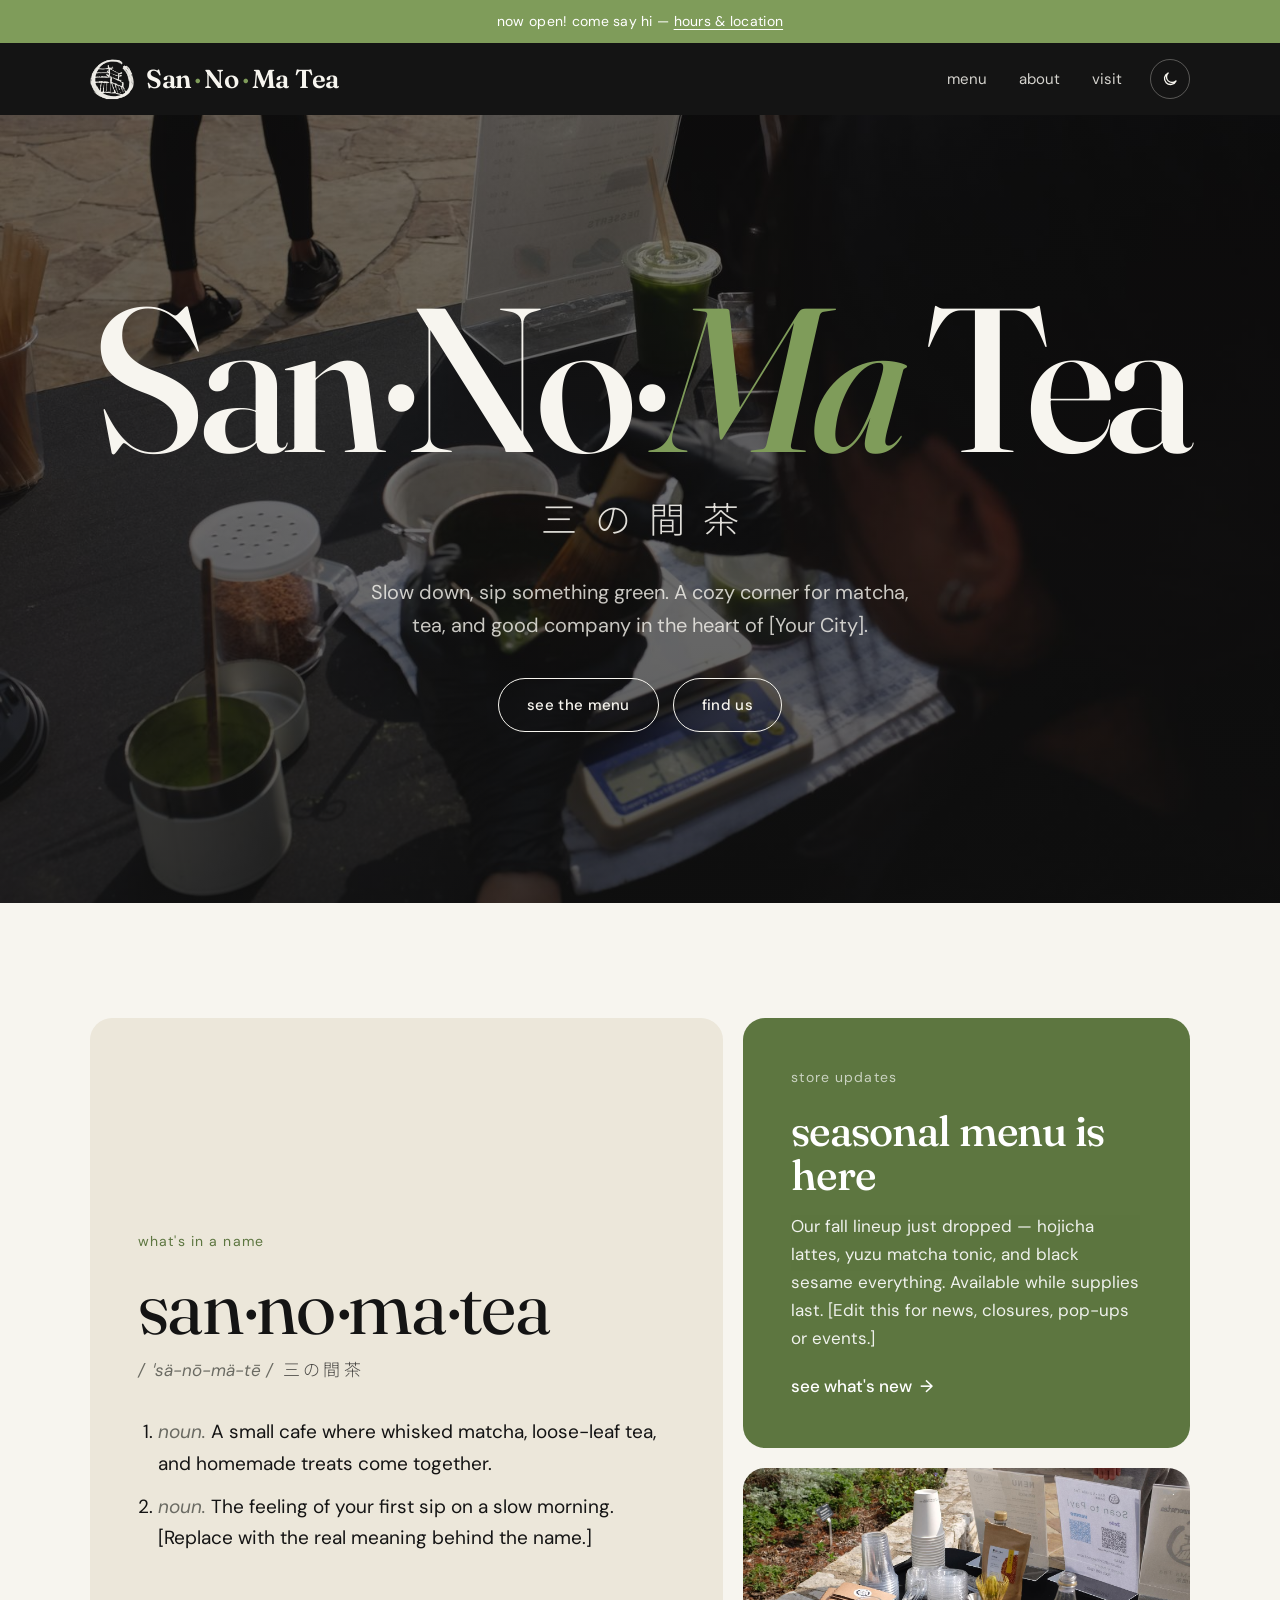
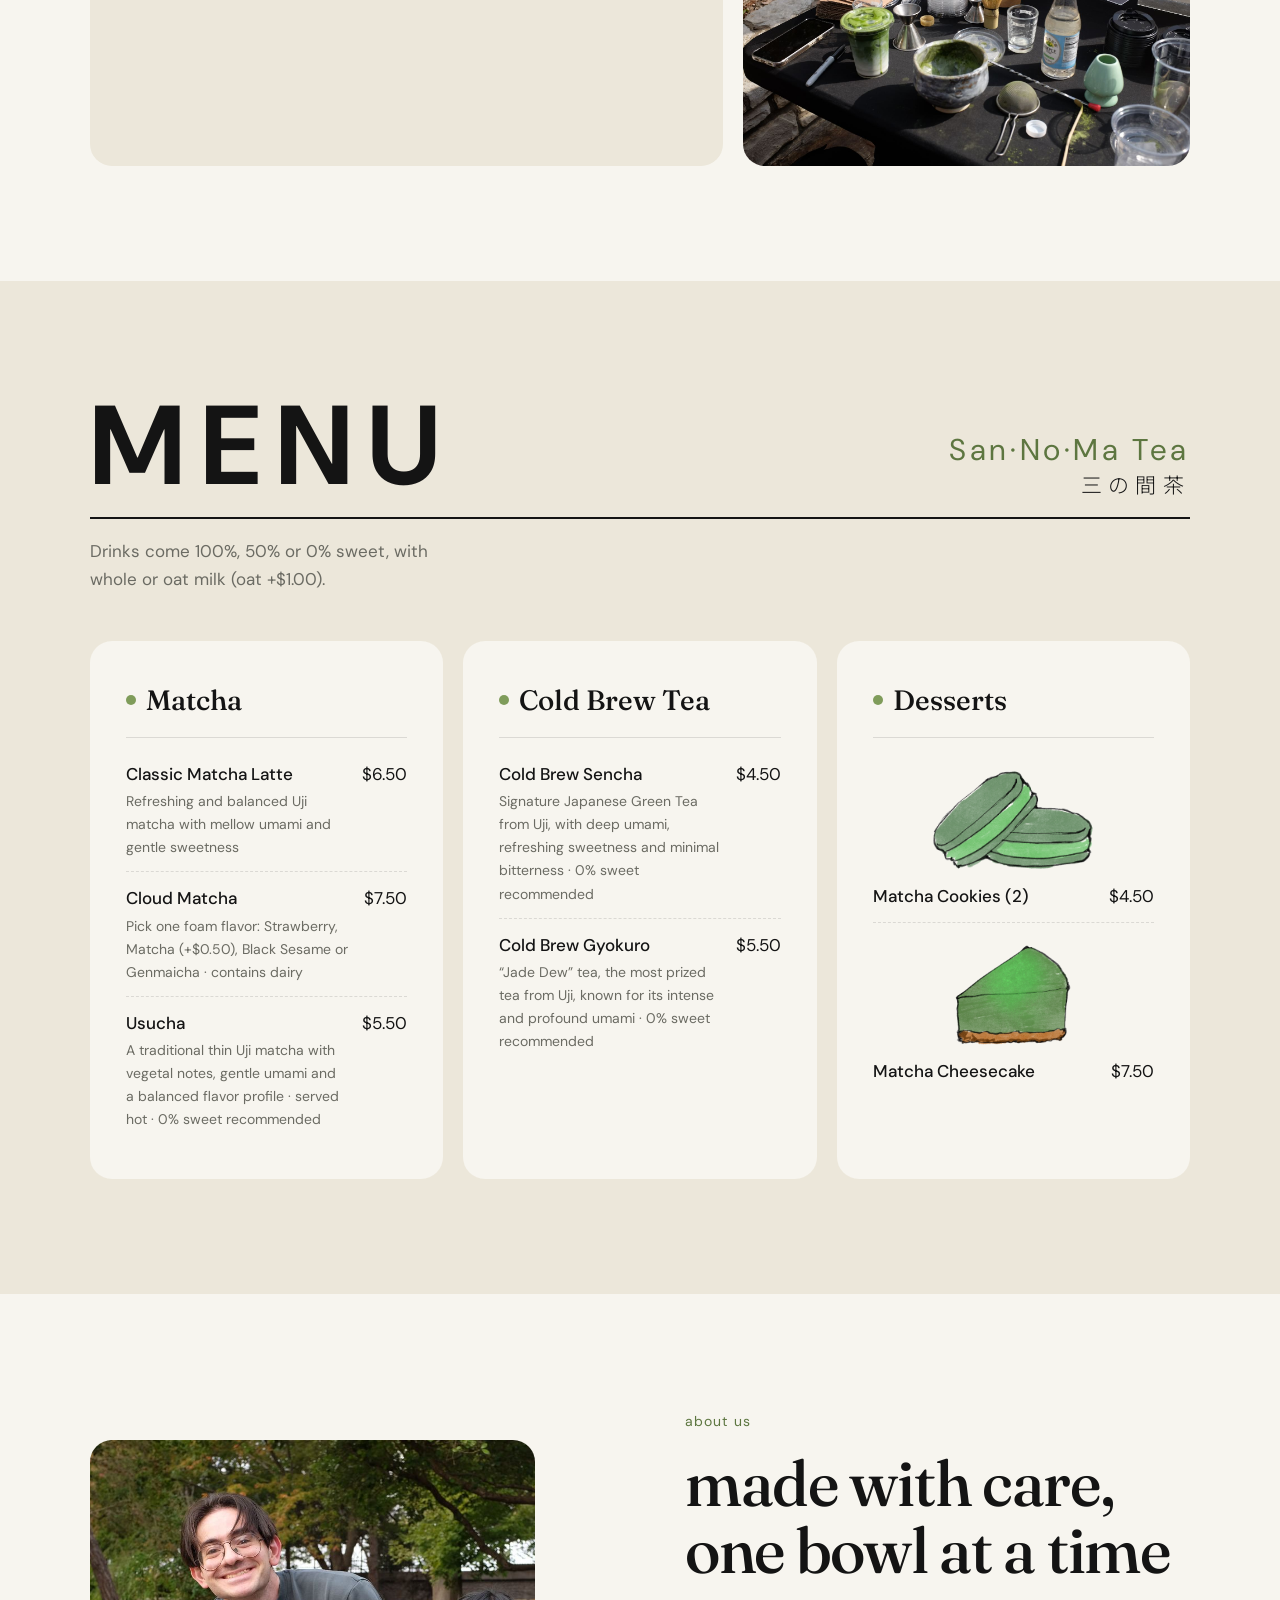
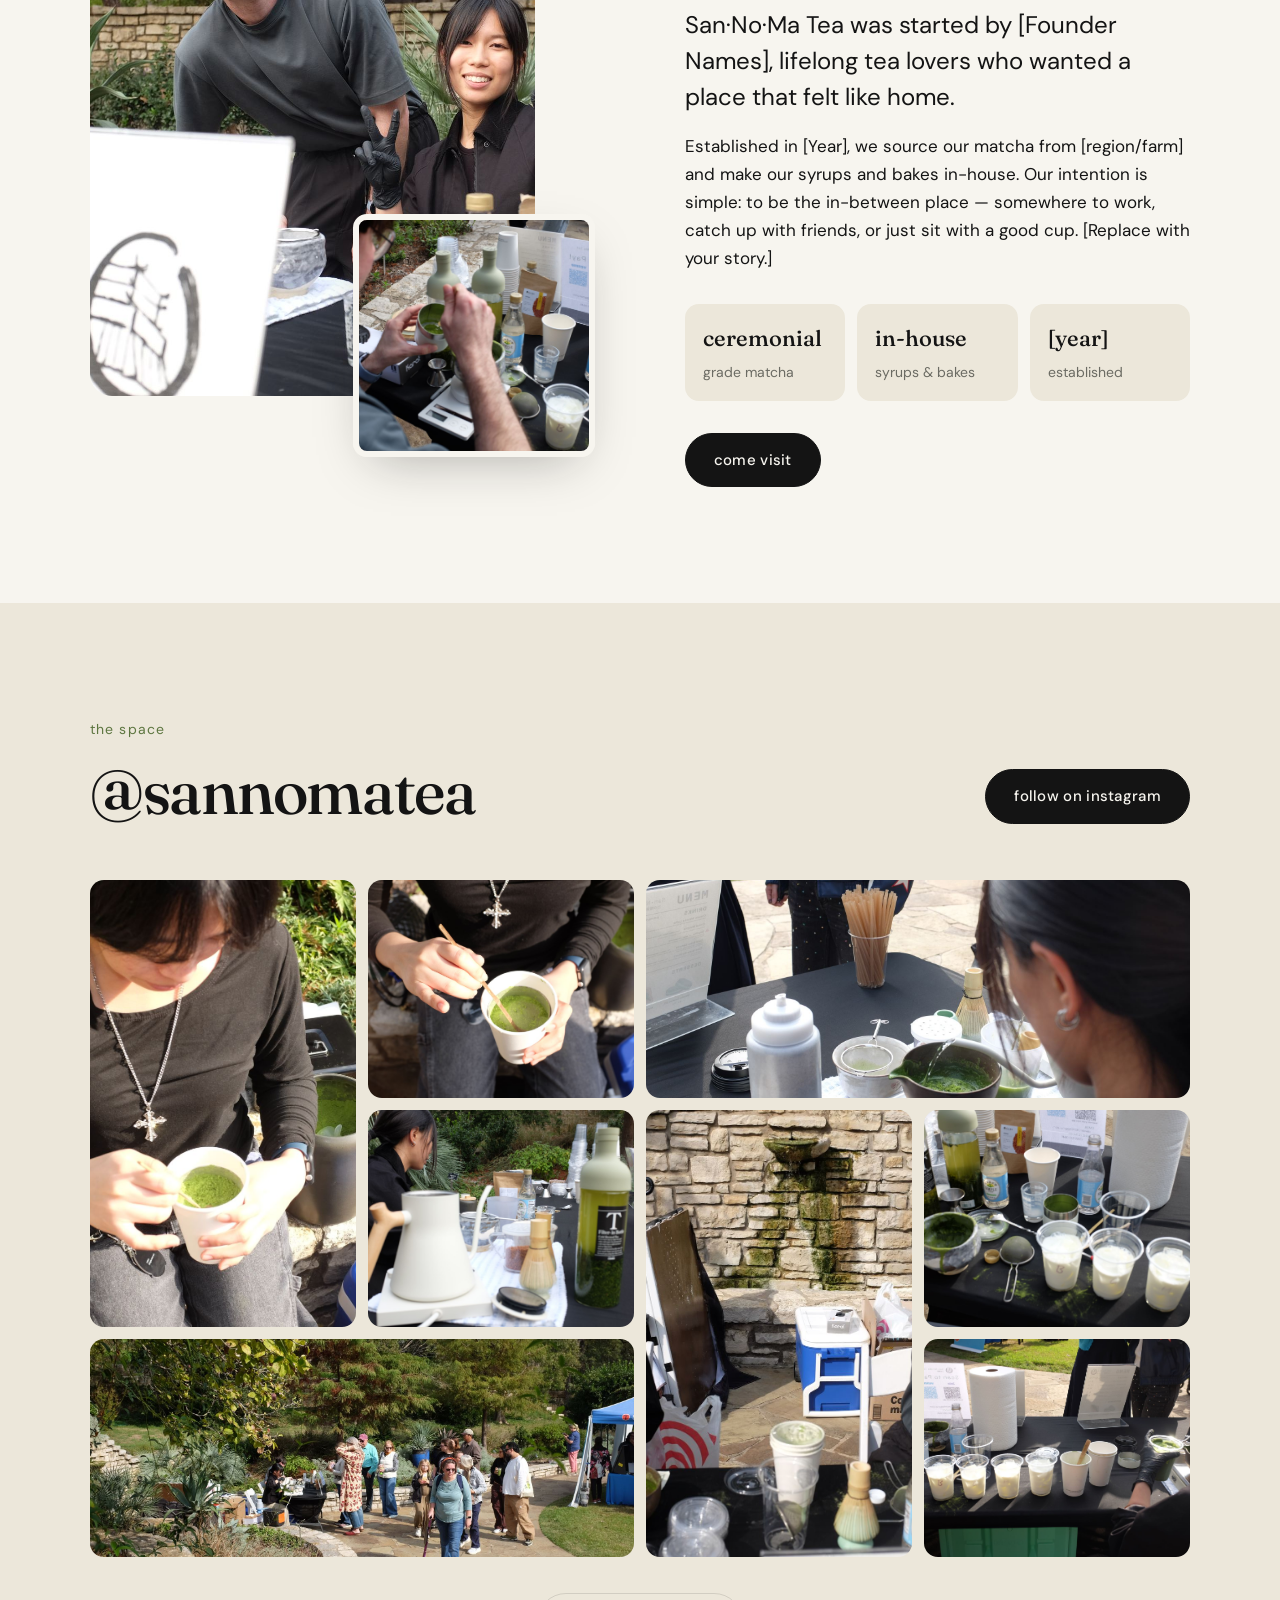
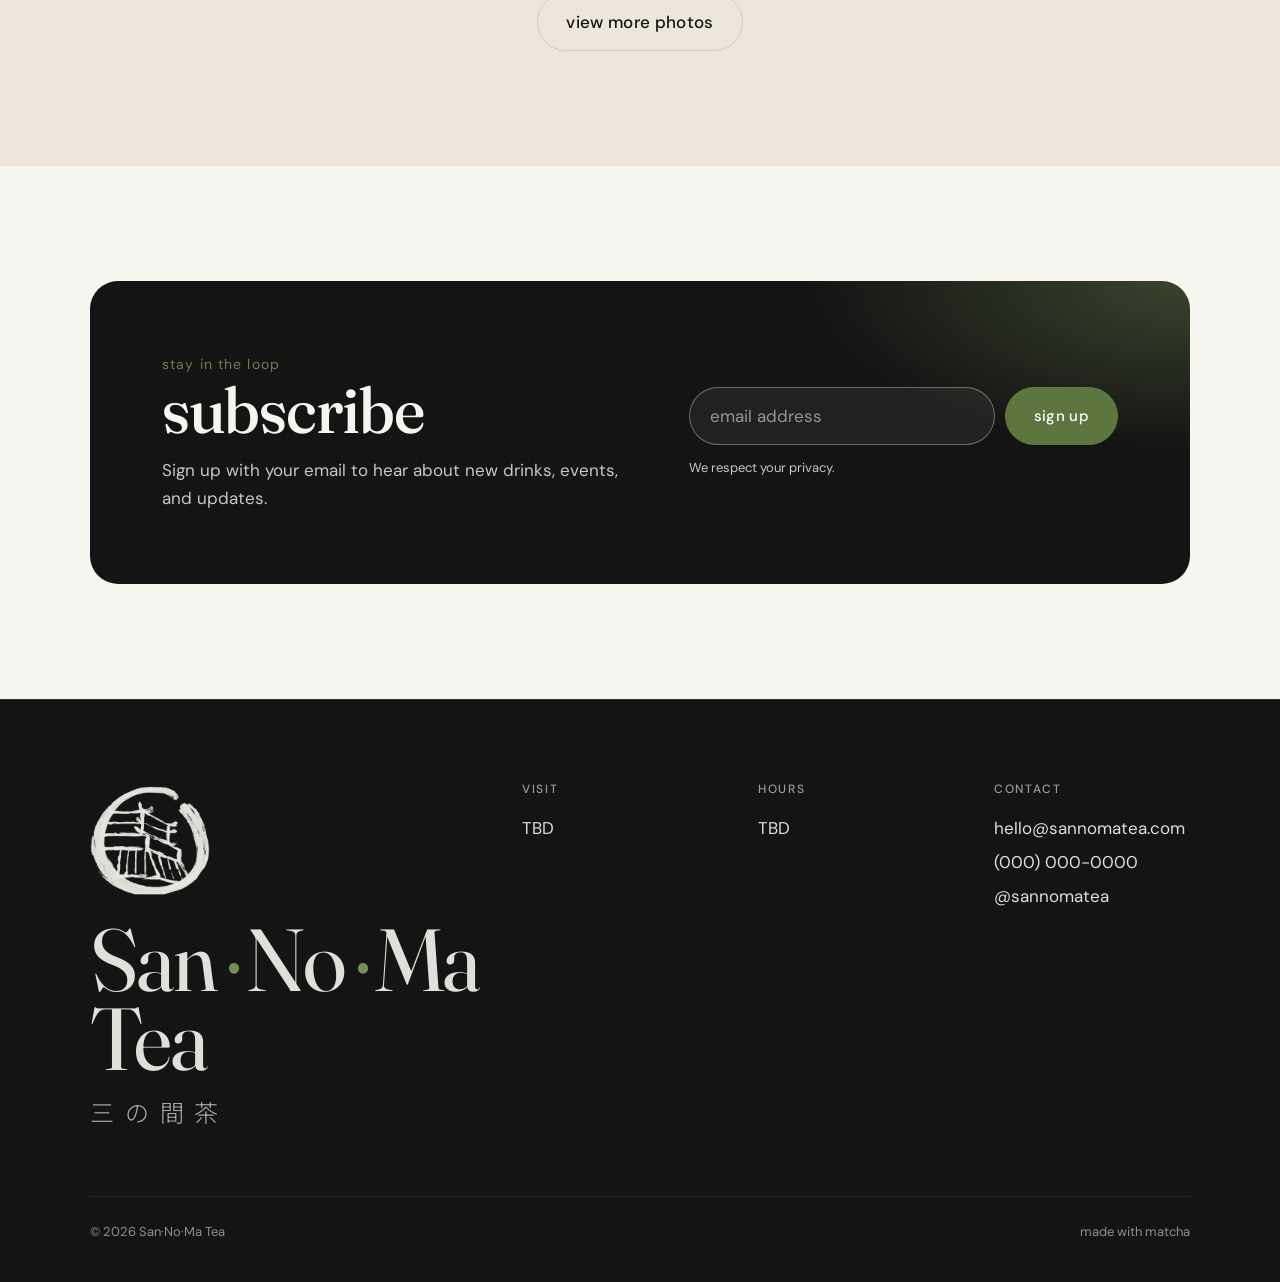
==== commit fbba1441: "Update menu, add photo album, remove catering and hiring - Menu now matches the printed menu (items," ====
--- a/index.html
+++ b/index.html
@@ -12,7 +12,7 @@
   <link href="https://fonts.googleapis.com/css2?family=Noto+Sans+JP:wght@300;400&text=%E4%B8%89%E3%81%AE%E9%96%93%E8%8C%B6&display=swap" rel="stylesheet">
   <link rel="icon" type="image/png" href="images/brand/favicon.png">
   <link rel="apple-touch-icon" href="images/brand/apple-touch-icon.png">
-  <link rel="stylesheet" href="styles.css">
+  <link rel="stylesheet" href="styles.css?v=9">
   <script>try{if(localStorage.getItem("theme")==="dark")document.documentElement.dataset.theme="dark"}catch(e){}</script>
 </head>
 <body class="home">
@@ -26,8 +26,6 @@
       <nav class="nav" aria-label="Main">
         <a href="#menu">menu</a>
         <a href="#about">about</a>
-        <a href="catering.html">catering</a>
-        <a href="hiring.html">join the team</a>
         <a href="#visit">visit</a>
       </nav>
       <button class="theme-toggle" type="button" aria-label="Switch to night mode" title="Day / night">
@@ -92,35 +90,36 @@
     <!-- MENU -->
     <section id="menu" class="h-section h-menu">
       <div class="wrap">
-        <header class="h-head reveal">
-          <div>
-            <p class="eyebrow">the menu</p>
-            <h2>whisked, steeped &amp; baked</h2>
-          </div>
-          <p class="h-head-note">Oat, almond and soy milk available. Ask us about sweetness levels — we're happy to adjust.</p>
+        <header class="menu-lockup reveal">
+          <div class="menu-lockup-row">
+            <h2>Menu</h2>
+            <p class="menu-lockup-brand">San·No·Ma Tea<span class="jp" lang="ja">三の間茶</span></p>
+          </div>
+          <p class="h-head-note">Drinks come 100%, 50% or 0% sweet, with whole or oat milk (oat +$1.00).</p>
         </header>
 
         <div class="h-menu-grid">
           <div class="h-menu-card reveal">
-            <h3>matcha</h3>
-            <div class="menu-item"><span class="name">classic matcha latte<span class="desc">ceremonial grade, whisked to order</span></span><span class="price">$5.50</span></div>
-            <div class="menu-item"><span class="name">strawberry matcha<span class="desc">house strawberry purée, milk, matcha</span></span><span class="price">$6.50</span></div>
-            <div class="menu-item"><span class="name">matcha cream top<span class="desc">sea salt cream foam</span></span><span class="price">$6.75</span></div>
-            <div class="menu-item"><span class="name">usucha<span class="desc">traditional, just matcha &amp; water</span></span><span class="price">$4.50</span></div>
+            <h3>Matcha</h3>
+            <div class="menu-item"><span class="name">Classic Matcha Latte<span class="desc">Refreshing and balanced Uji matcha with mellow umami and gentle sweetness</span></span><span class="price">$6.50</span></div>
+            <div class="menu-item"><span class="name">Cloud Matcha<span class="desc">Pick one foam flavor: Strawberry, Matcha (+$0.50), Black Sesame or Genmaicha · contains dairy</span></span><span class="price">$7.50</span></div>
+            <div class="menu-item"><span class="name">Usucha<span class="desc">A traditional thin Uji matcha with vegetal notes, gentle umami and a balanced flavor profile · served hot · 0% sweet recommended</span></span><span class="price">$5.50</span></div>
           </div>
           <div class="h-menu-card reveal">
-            <h3>tea &amp; more</h3>
-            <div class="menu-item"><span class="name">hojicha latte<span class="desc">roasted green tea, toasty &amp; mellow</span></span><span class="price">$5.50</span></div>
-            <div class="menu-item"><span class="name">brown sugar milk tea<span class="desc">with chewy boba</span></span><span class="price">$6.00</span></div>
-            <div class="menu-item"><span class="name">yuzu tonic<span class="desc">sparkling, citrusy, refreshing</span></span><span class="price">$5.75</span></div>
-            <div class="menu-item"><span class="name">loose-leaf pot<span class="desc">rotating sencha, oolong, genmaicha</span></span><span class="price">$4.00</span></div>
+            <h3>Cold Brew Tea</h3>
+            <div class="menu-item"><span class="name">Cold Brew Sencha<span class="desc">Signature Japanese Green Tea from Uji, with deep umami, refreshing sweetness and minimal bitterness · 0% sweet recommended</span></span><span class="price">$4.50</span></div>
+            <div class="menu-item"><span class="name">Cold Brew Gyokuro<span class="desc">“Jade Dew” tea, the most prized tea from Uji, known for its intense and profound umami · 0% sweet recommended</span></span><span class="price">$5.50</span></div>
           </div>
           <div class="h-menu-card reveal">
-            <h3>bites</h3>
-            <div class="menu-item"><span class="name">matcha basque cheesecake</span><span class="price">$6.00</span></div>
-            <div class="menu-item"><span class="name">black sesame cookie</span><span class="price">$3.50</span></div>
-            <div class="menu-item"><span class="name">mochi trio<span class="desc">rotating flavors</span></span><span class="price">$5.00</span></div>
-            <div class="menu-item"><span class="name">onigiri<span class="desc">ask about today's filling</span></span><span class="price">$4.50</span></div>
+            <h3>Desserts</h3>
+            <div class="dessert">
+              <img src="images/brand/matcha-cookies.png" alt="Illustration of two matcha sandwich cookies" width="423" height="265" loading="lazy">
+              <div class="menu-item"><span class="name">Matcha Cookies (2)</span><span class="price">$4.50</span></div>
+            </div>
+            <div class="dessert">
+              <img src="images/brand/matcha-cheesecake.png" alt="Illustration of a slice of matcha cheesecake" width="359" height="311" loading="lazy">
+              <div class="menu-item"><span class="name">Matcha Cheesecake</span><span class="price">$7.50</span></div>
+            </div>
           </div>
         </div>
       </div>
@@ -148,7 +147,7 @@
       </div>
     </section>
 
-    <!-- OFFERINGS -->
+    <!-- OFFERINGS (hidden for now — catering & hiring aren't available yet; restore catering.html/hiring.html from git when ready)
     <section class="h-section">
       <div class="wrap">
         <header class="h-head reveal">
@@ -185,6 +184,7 @@
         </div>
       </div>
     </section>
+    -->
 
     <!-- GALLERY -->
     <section class="h-section h-gallery-wrap">
@@ -194,9 +194,9 @@
             <p class="eyebrow">the space</p>
             <h2>@sannomatea</h2>
           </div>
-          <a class="btn btn-solid" href="https://instagram.com/" target="_blank" rel="noopener">follow on instagram</a>
+          <a class="btn btn-solid" href="https://instagram.com/sannomatea" target="_blank" rel="noopener">follow on instagram</a>
         </header>
-        <div class="h-gallery reveal">
+        <div class="h-gallery reveal" id="album">
           <figure class="g-tall"><img src="images/web/dscf6819.jpg" alt="A guest stirring a fresh matcha" loading="lazy"></figure>
           <figure><img src="images/web/dscf6822.jpg" alt="Matcha in a paper cup, close-up" loading="lazy"></figure>
           <figure class="g-wide"><img src="images/web/dscf6817.jpg" alt="Pouring matcha at the bar" loading="lazy"></figure>
@@ -205,6 +205,50 @@
           <figure><img src="images/web/dscf6810.jpg" alt="Fresh whisked matcha and milk cups" loading="lazy"></figure>
           <figure class="g-wide"><img src="images/web/dscf6877.jpg" alt="A line of guests at the pop-up" loading="lazy"></figure>
           <figure><img src="images/web/dscf6809.jpg" alt="A row of iced milk cups waiting for matcha" loading="lazy"></figure>
+          <figure class="g-more g-tall" data-batch="1"><img src="images/web/album/whisking-portrait.jpg" data-full="images/web/whisking-portrait.jpg" alt="Whisking matcha by hand at the pop-up" loading="lazy" width="600" height="800"></figure>
+          <figure class="g-more g-tall" data-batch="1"><img src="images/web/album/img_6119.jpg" data-full="images/web/img_6119.jpg" alt="Moment from a San·No·Ma Tea pop-up" loading="lazy" width="600" height="800"></figure>
+          <figure class="g-more" data-batch="1"><img src="images/web/album/dscf6784.jpg" data-full="images/web/dscf6784.jpg" alt="Moment from a San·No·Ma Tea pop-up" loading="lazy" width="800" height="534"></figure>
+          <figure class="g-more" data-batch="1"><img src="images/web/album/dscf6785.jpg" data-full="images/web/dscf6785.jpg" alt="Moment from a San·No·Ma Tea pop-up" loading="lazy" width="800" height="534"></figure>
+          <figure class="g-more" data-batch="1"><img src="images/web/album/dscf6786.jpg" data-full="images/web/dscf6786.jpg" alt="Moment from a San·No·Ma Tea pop-up" loading="lazy" width="800" height="534"></figure>
+          <figure class="g-more" data-batch="1"><img src="images/web/album/dscf6788.jpg" data-full="images/web/dscf6788.jpg" alt="Moment from a San·No·Ma Tea pop-up" loading="lazy" width="800" height="534"></figure>
+          <figure class="g-more" data-batch="1"><img src="images/web/album/dscf6790.jpg" data-full="images/web/dscf6790.jpg" alt="Moment from a San·No·Ma Tea pop-up" loading="lazy" width="800" height="534"></figure>
+          <figure class="g-more" data-batch="1"><img src="images/web/album/dscf6793.jpg" data-full="images/web/dscf6793.jpg" alt="Moment from a San·No·Ma Tea pop-up" loading="lazy" width="800" height="534"></figure>
+          <figure class="g-more" data-batch="1"><img src="images/web/album/dscf6795.jpg" data-full="images/web/dscf6795.jpg" alt="Moment from a San·No·Ma Tea pop-up" loading="lazy" width="800" height="534"></figure>
+          <figure class="g-more" data-batch="1"><img src="images/web/album/dscf6796.jpg" data-full="images/web/dscf6796.jpg" alt="Moment from a San·No·Ma Tea pop-up" loading="lazy" width="800" height="534"></figure>
+          <figure class="g-more" data-batch="2"><img src="images/web/album/dscf6797.jpg" data-full="images/web/dscf6797.jpg" alt="Moment from a San·No·Ma Tea pop-up" loading="lazy" width="800" height="534"></figure>
+          <figure class="g-more" data-batch="2"><img src="images/web/album/dscf6798.jpg" data-full="images/web/dscf6798.jpg" alt="Moment from a San·No·Ma Tea pop-up" loading="lazy" width="800" height="534"></figure>
+          <figure class="g-more g-wide" data-batch="2"><img src="images/web/album/dscf6799.jpg" data-full="images/web/dscf6799.jpg" alt="Moment from a San·No·Ma Tea pop-up" loading="lazy" width="800" height="534"></figure>
+          <figure class="g-more" data-batch="2"><img src="images/web/album/dscf6800.jpg" data-full="images/web/dscf6800.jpg" alt="Moment from a San·No·Ma Tea pop-up" loading="lazy" width="800" height="534"></figure>
+          <figure class="g-more" data-batch="2"><img src="images/web/album/dscf6801.jpg" data-full="images/web/dscf6801.jpg" alt="Moment from a San·No·Ma Tea pop-up" loading="lazy" width="800" height="534"></figure>
+          <figure class="g-more" data-batch="2"><img src="images/web/album/dscf6802.jpg" data-full="images/web/dscf6802.jpg" alt="Moment from a San·No·Ma Tea pop-up" loading="lazy" width="800" height="534"></figure>
+          <figure class="g-more" data-batch="2"><img src="images/web/album/dscf6807.jpg" data-full="images/web/dscf6807.jpg" alt="Moment from a San·No·Ma Tea pop-up" loading="lazy" width="800" height="534"></figure>
+          <figure class="g-more g-wide" data-batch="2"><img src="images/web/album/dscf6808.jpg" data-full="images/web/dscf6808.jpg" alt="Moment from a San·No·Ma Tea pop-up" loading="lazy" width="800" height="534"></figure>
+          <figure class="g-more" data-batch="2"><img src="images/web/album/dscf6811.jpg" data-full="images/web/dscf6811.jpg" alt="Moment from a San·No·Ma Tea pop-up" loading="lazy" width="800" height="534"></figure>
+          <figure class="g-more" data-batch="2"><img src="images/web/album/dscf6812.jpg" data-full="images/web/dscf6812.jpg" alt="Moment from a San·No·Ma Tea pop-up" loading="lazy" width="800" height="534"></figure>
+          <figure class="g-more" data-batch="3"><img src="images/web/album/dscf6813.jpg" data-full="images/web/dscf6813.jpg" alt="Moment from a San·No·Ma Tea pop-up" loading="lazy" width="800" height="534"></figure>
+          <figure class="g-more" data-batch="3"><img src="images/web/album/dscf6814.jpg" data-full="images/web/dscf6814.jpg" alt="Moment from a San·No·Ma Tea pop-up" loading="lazy" width="800" height="534"></figure>
+          <figure class="g-more g-wide" data-batch="3"><img src="images/web/album/dscf6815.jpg" data-full="images/web/dscf6815.jpg" alt="Moment from a San·No·Ma Tea pop-up" loading="lazy" width="800" height="534"></figure>
+          <figure class="g-more" data-batch="3"><img src="images/web/album/dscf6816.jpg" data-full="images/web/dscf6816.jpg" alt="Moment from a San·No·Ma Tea pop-up" loading="lazy" width="800" height="534"></figure>
+          <figure class="g-more" data-batch="3"><img src="images/web/album/dscf6818.jpg" data-full="images/web/dscf6818.jpg" alt="Moment from a San·No·Ma Tea pop-up" loading="lazy" width="800" height="534"></figure>
+          <figure class="g-more" data-batch="3"><img src="images/web/album/dscf6820.jpg" data-full="images/web/dscf6820.jpg" alt="Moment from a San·No·Ma Tea pop-up" loading="lazy" width="800" height="534"></figure>
+          <figure class="g-more" data-batch="3"><img src="images/web/album/dscf6821.jpg" data-full="images/web/dscf6821.jpg" alt="Moment from a San·No·Ma Tea pop-up" loading="lazy" width="800" height="534"></figure>
+          <figure class="g-more g-wide" data-batch="3"><img src="images/web/album/dscf6823.jpg" data-full="images/web/dscf6823.jpg" alt="Moment from a San·No·Ma Tea pop-up" loading="lazy" width="800" height="534"></figure>
+          <figure class="g-more" data-batch="3"><img src="images/web/album/dscf6824.jpg" data-full="images/web/dscf6824.jpg" alt="Moment from a San·No·Ma Tea pop-up" loading="lazy" width="800" height="534"></figure>
+          <figure class="g-more" data-batch="3"><img src="images/web/album/dscf6878.jpg" data-full="images/web/dscf6878.jpg" alt="Moment from a San·No·Ma Tea pop-up" loading="lazy" width="800" height="534"></figure>
+          <figure class="g-more" data-batch="4"><img src="images/web/album/dscf6879.jpg" data-full="images/web/dscf6879.jpg" alt="Moment from a San·No·Ma Tea pop-up" loading="lazy" width="800" height="534"></figure>
+          <figure class="g-more" data-batch="4"><img src="images/web/album/dscf6881.jpg" data-full="images/web/dscf6881.jpg" alt="Moment from a San·No·Ma Tea pop-up" loading="lazy" width="800" height="534"></figure>
+          <figure class="g-more g-wide" data-batch="4"><img src="images/web/album/dscf6882.jpg" data-full="images/web/dscf6882.jpg" alt="Moment from a San·No·Ma Tea pop-up" loading="lazy" width="800" height="534"></figure>
+          <figure class="g-more" data-batch="4"><img src="images/web/album/dscf6883.jpg" data-full="images/web/dscf6883.jpg" alt="Moment from a San·No·Ma Tea pop-up" loading="lazy" width="800" height="534"></figure>
+          <figure class="g-more" data-batch="4"><img src="images/web/album/dscf6884.jpg" data-full="images/web/dscf6884.jpg" alt="Moment from a San·No·Ma Tea pop-up" loading="lazy" width="800" height="534"></figure>
+          <figure class="g-more" data-batch="4"><img src="images/web/album/dscf6885.jpg" data-full="images/web/dscf6885.jpg" alt="Moment from a San·No·Ma Tea pop-up" loading="lazy" width="800" height="534"></figure>
+          <figure class="g-more" data-batch="4"><img src="images/web/album/dscf6886.jpg" data-full="images/web/dscf6886.jpg" alt="Moment from a San·No·Ma Tea pop-up" loading="lazy" width="800" height="534"></figure>
+          <figure class="g-more" data-batch="4"><img src="images/web/album/dscf6887.jpg" data-full="images/web/dscf6887.jpg" alt="Moment from a San·No·Ma Tea pop-up" loading="lazy" width="800" height="534"></figure>
+          <figure class="g-more" data-batch="4"><img src="images/web/album/dscf6888.jpg" data-full="images/web/dscf6888.jpg" alt="Moment from a San·No·Ma Tea pop-up" loading="lazy" width="800" height="534"></figure>
+          <figure class="g-more" data-batch="4"><img src="images/web/album/dscf6889.jpg" data-full="images/web/dscf6889.jpg" alt="Moment from a San·No·Ma Tea pop-up" loading="lazy" width="800" height="534"></figure>
+          <figure class="g-more" data-batch="4"><img src="images/web/album/dscf6789.jpg" data-full="images/web/dscf6789.jpg" alt="Moment from a San·No·Ma Tea pop-up" loading="lazy" width="800" height="534"></figure>
+        </div>
+        <div class="h-album-more">
+          <button class="btn btn-ghost album-toggle" type="button" aria-controls="album">view more photos</button>
         </div>
       </div>
     </section>
@@ -231,6 +275,15 @@
     </section>
   </main>
 
+  <!-- Photo viewer (click any album photo) -->
+  <dialog class="lightbox" aria-label="Photo viewer">
+    <img class="lb-img" alt="">
+    <button class="lb-btn lb-close" type="button" aria-label="Close">&times;</button>
+    <button class="lb-btn lb-prev" type="button" aria-label="Previous photo">&#8249;</button>
+    <button class="lb-btn lb-next" type="button" aria-label="Next photo">&#8250;</button>
+    <p class="lb-count" aria-live="polite"></p>
+  </dialog>
+
   <footer class="site-footer" id="visit">
     <div class="wrap">
       <div class="footer-grid">
@@ -241,19 +294,17 @@
         </div>
         <div>
           <h4>visit</h4>
-          <p>123 Street Name</p>
-          <p>City, ST 00000</p>
+          <p>TBD</p>
         </div>
         <div>
           <h4>hours</h4>
-          <p>Mon–Fri · 8am–6pm</p>
-          <p>Sat–Sun · 9am–7pm</p>
+          <p>TBD</p>
         </div>
         <div>
           <h4>contact</h4>
           <a href="mailto:hello@sannomatea.com">hello@sannomatea.com</a>
           <a href="tel:+10000000000">(000) 000-0000</a>
-          <a href="https://instagram.com/" target="_blank" rel="noopener">instagram</a>
+          <a href="https://instagram.com/sannomatea" target="_blank" rel="noopener">@sannomatea</a>
         </div>
       </div>
       <div class="footer-bottom">
@@ -263,6 +314,6 @@
     </div>
   </footer>
 
-  <script src="script.js"></script>
+  <script src="script.js?v=2"></script>
 </body>
 </html>
--- a/styles.css
+++ b/styles.css
@@ -25,6 +25,8 @@
 
 *, *::before, *::after { box-sizing: border-box; }
 html { scroll-behavior: smooth; }
+/* keep the sticky header from covering a section when jumping to it */
+section[id], footer[id] { scroll-margin-top: 72px; }
 body {
   margin: 0;
   background: var(--paper);
@@ -302,8 +304,8 @@
 @media (max-width: 600px) { .menu-grid { grid-template-columns: 1fr; } }
 .menu-cat h3 { border-bottom: 1px solid var(--ink); padding-bottom: 10px; margin-bottom: 18px; }
 .menu-item { display: flex; justify-content: space-between; gap: 16px; padding: 8px 0; }
-.menu-item .name { font-weight: 500; text-transform: lowercase; }
-.menu-item .desc { display: block; font-size: 14px; color: var(--muted); font-weight: 400; }
+.menu-item .name { font-weight: 500; }
+.menu-item .desc { display: block; font-size: 14px; color: var(--muted); font-weight: 400; text-transform: none; margin-top: 2px; }
 .menu-item .price { white-space: nowrap; font-variant-numeric: tabular-nums; }
 
 /* ---------- Cards ---------- */
@@ -531,6 +533,25 @@
 /* ---------- Menu ---------- */
 .h-menu { background: var(--cream); }
 .h-menu-grid { display: grid; grid-template-columns: repeat(3, 1fr); gap: 20px; }
+/* Menu heading — mirrors the top of the printed menu */
+.menu-lockup { margin-bottom: clamp(32px, 4vw, 48px); }
+.menu-lockup-row {
+  display: flex; align-items: flex-end; justify-content: space-between; gap: 16px 24px; flex-wrap: wrap;
+  border-bottom: 2px solid var(--ink); padding-bottom: 20px;
+}
+.menu-lockup h2 {
+  margin: 0; font-family: var(--font-body); font-weight: 700;
+  text-transform: uppercase; letter-spacing: .14em;
+  font-size: clamp(56px, 9vw, 112px); line-height: .9;
+}
+.menu-lockup-brand {
+  margin: 0; text-align: right; color: var(--accent-text);
+  font-family: var(--font-body); font-size: clamp(20px, 2.4vw, 30px); letter-spacing: .12em; line-height: 1.2;
+}
+.menu-lockup-brand .jp { display: block; color: var(--ink); font-size: .7em; letter-spacing: .3em; margin-top: 4px; }
+.menu-lockup .h-head-note { margin-top: 18px; }
+@media (max-width: 560px) { .menu-lockup-brand { text-align: left; } }
+
 .h-menu-card {
   background: var(--paper); border-radius: var(--radius);
   padding: clamp(24px, 3vw, 36px);
@@ -538,12 +559,19 @@
 }
 .h-menu-card:hover { transform: translateY(-4px); box-shadow: var(--shadow); }
 .h-menu-card h3 {
+  text-transform: none;
   display: flex; align-items: center; gap: 10px;
   font-size: 28px; padding-bottom: 14px; margin-bottom: 10px;
   border-bottom: 1px solid var(--line);
 }
 .h-menu-card h3::before { content: ""; width: 10px; height: 10px; border-radius: 50%; background: var(--matcha); }
 .h-menu-card .menu-item { padding: 12px 0; }
+/* Dessert illustrations (from the printed menu) */
+.h-menu-card .dessert { padding: 14px 0 4px; }
+.h-menu-card .dessert + .dessert { border-top: 1px dashed var(--line); }
+.home .h-menu-card .dessert img { width: auto; height: 104px; max-width: 80%; object-fit: contain; margin: 6px auto 4px; transition: transform .4s ease; }
+.h-menu-card .dessert:hover img { transform: rotate(-3deg) scale(1.04); }
+.h-menu-card .dessert .menu-item { padding: 6px 0 8px; }
 .h-menu-card .menu-item + .menu-item { border-top: 1px dashed var(--line); }
 @media (max-width: 960px) { .h-menu-grid { grid-template-columns: repeat(2, 1fr); } }
 @media (max-width: 640px) { .h-menu-grid { grid-template-columns: 1fr; } }
@@ -606,6 +634,45 @@
 @media (max-width: 700px) {
   .h-gallery { grid-template-columns: repeat(2, 1fr); grid-auto-rows: 150px; }
 }
+/* Photo album: extra photos are revealed a batch at a time (and only downloaded then) */
+.h-gallery .g-more { display: none; }
+.h-gallery .g-more.shown { display: block; animation: album-in .5s ease both; }
+@keyframes album-in { from { opacity: 0; transform: translateY(12px); } to { opacity: 1; transform: none; } }
+.h-album-more { display: flex; justify-content: center; margin-top: 36px; }
+.album-toggle { cursor: pointer; background: none; color: inherit; font: inherit; font-weight: 500; }
+.h-gallery figure { cursor: zoom-in; }
+.h-gallery figure:focus-visible { outline: 2px solid var(--matcha-dark); outline-offset: 3px; }
+
+/* Photo viewer */
+.lightbox {
+  border: 0; padding: 0; margin: 0; background: transparent;
+  width: 100vw; height: 100dvh; max-width: none; max-height: none;
+  display: none; align-items: center; justify-content: center;
+}
+.lightbox[open] { display: flex; }
+.lightbox::backdrop { background: rgba(10,10,9,.92); }
+.lightbox .lb-img {
+  max-width: min(92vw, 1600px); max-height: 84dvh;
+  width: auto; height: auto; object-fit: contain;
+  border-radius: 10px; box-shadow: 0 20px 60px rgba(0,0,0,.5);
+}
+.lb-btn {
+  position: absolute; display: grid; place-items: center;
+  width: 48px; height: 48px; border-radius: 999px; cursor: pointer;
+  background: rgba(247,245,239,.12); color: #f7f5ef;
+  border: 1px solid rgba(247,245,239,.25);
+  font: 300 30px/1 var(--font-body); transition: background .2s;
+}
+.lb-btn:hover, .lb-btn:focus-visible { background: rgba(247,245,239,.25); outline: none; }
+.lb-close { top: 18px; right: 18px; }
+.lb-prev { left: 18px; top: 50%; transform: translateY(-50%); }
+.lb-next { right: 18px; top: 50%; transform: translateY(-50%); }
+.lb-count { position: absolute; bottom: 16px; left: 0; right: 0; margin: 0; text-align: center; color: rgba(247,245,239,.7); font-size: 14px; letter-spacing: .08em; }
+@media (max-width: 700px) {
+  .lb-prev, .lb-next { top: auto; bottom: 12px; transform: none; width: 44px; height: 44px; }
+  .lb-count { bottom: 26px; }
+}
+@media (prefers-reduced-motion: reduce) { .h-gallery .g-more.shown { animation: none; } }
 
 /* ---------- Newsletter ---------- */
 .h-news {
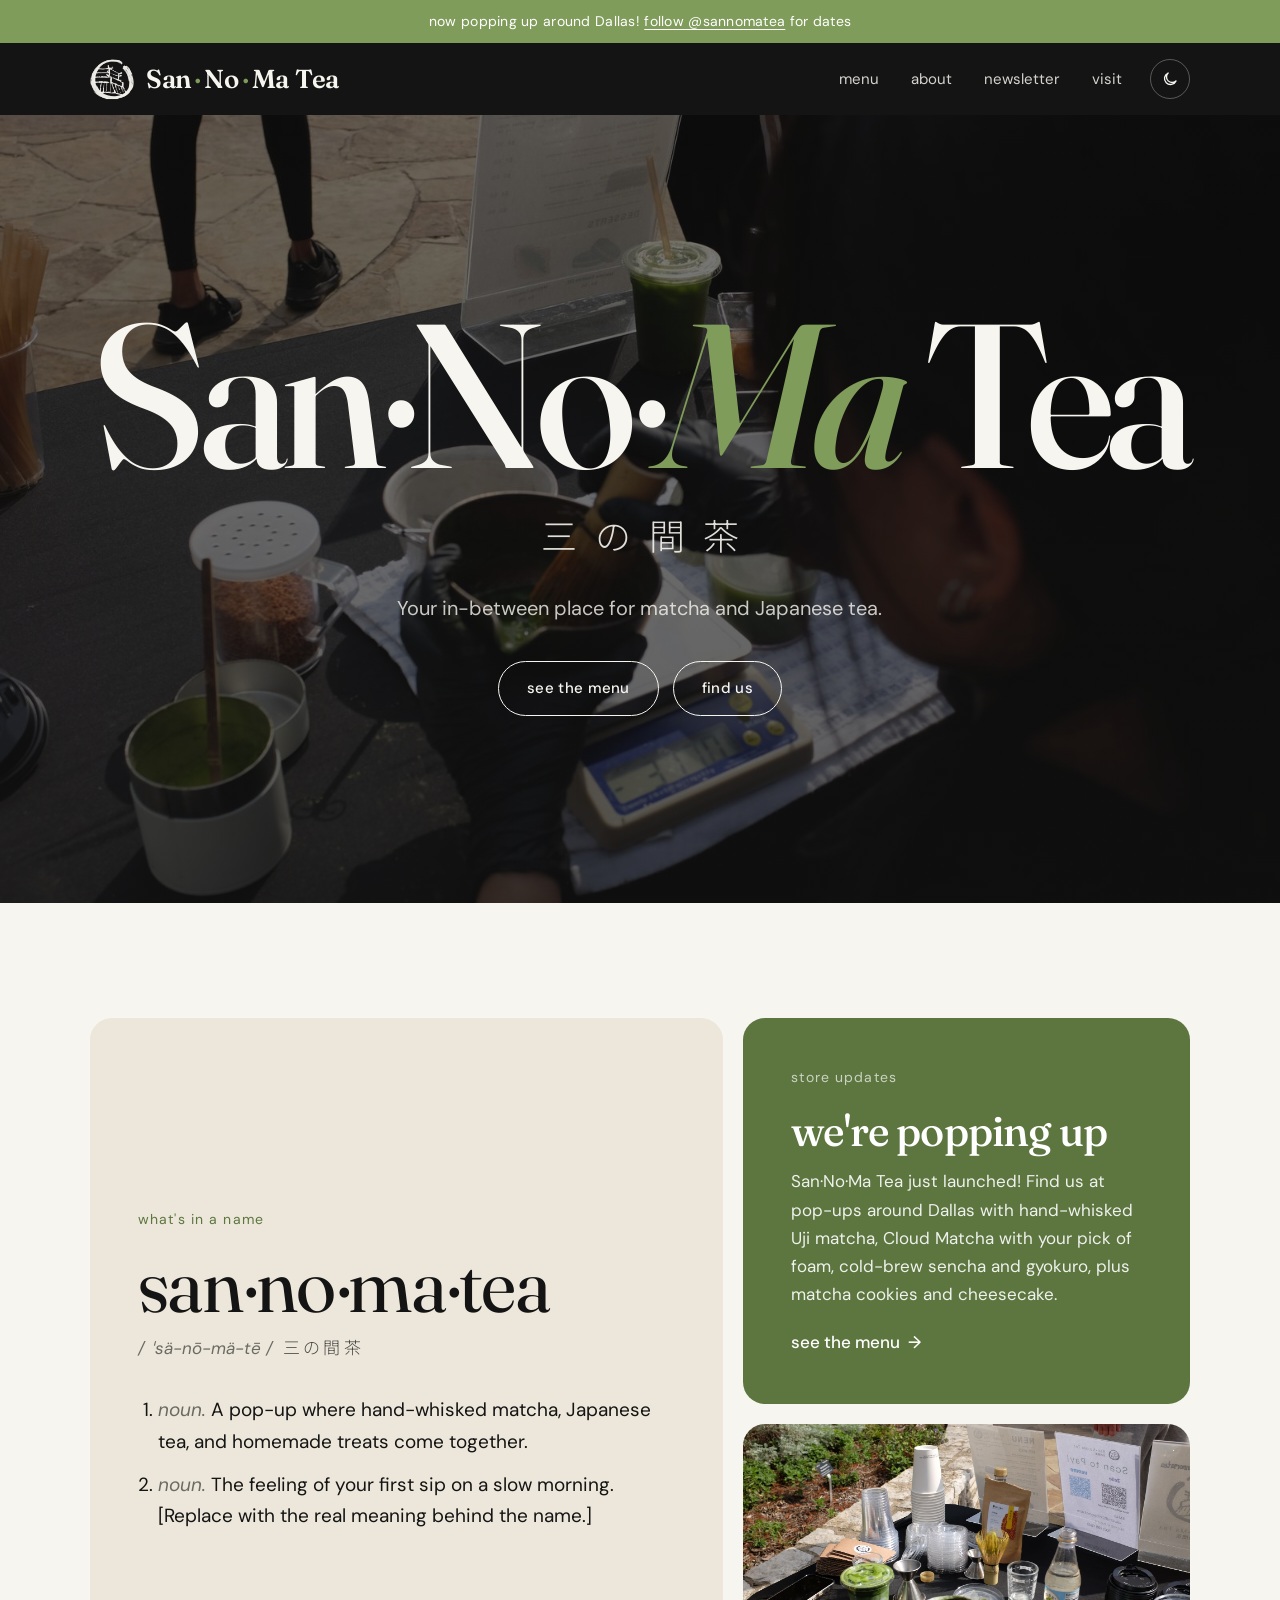
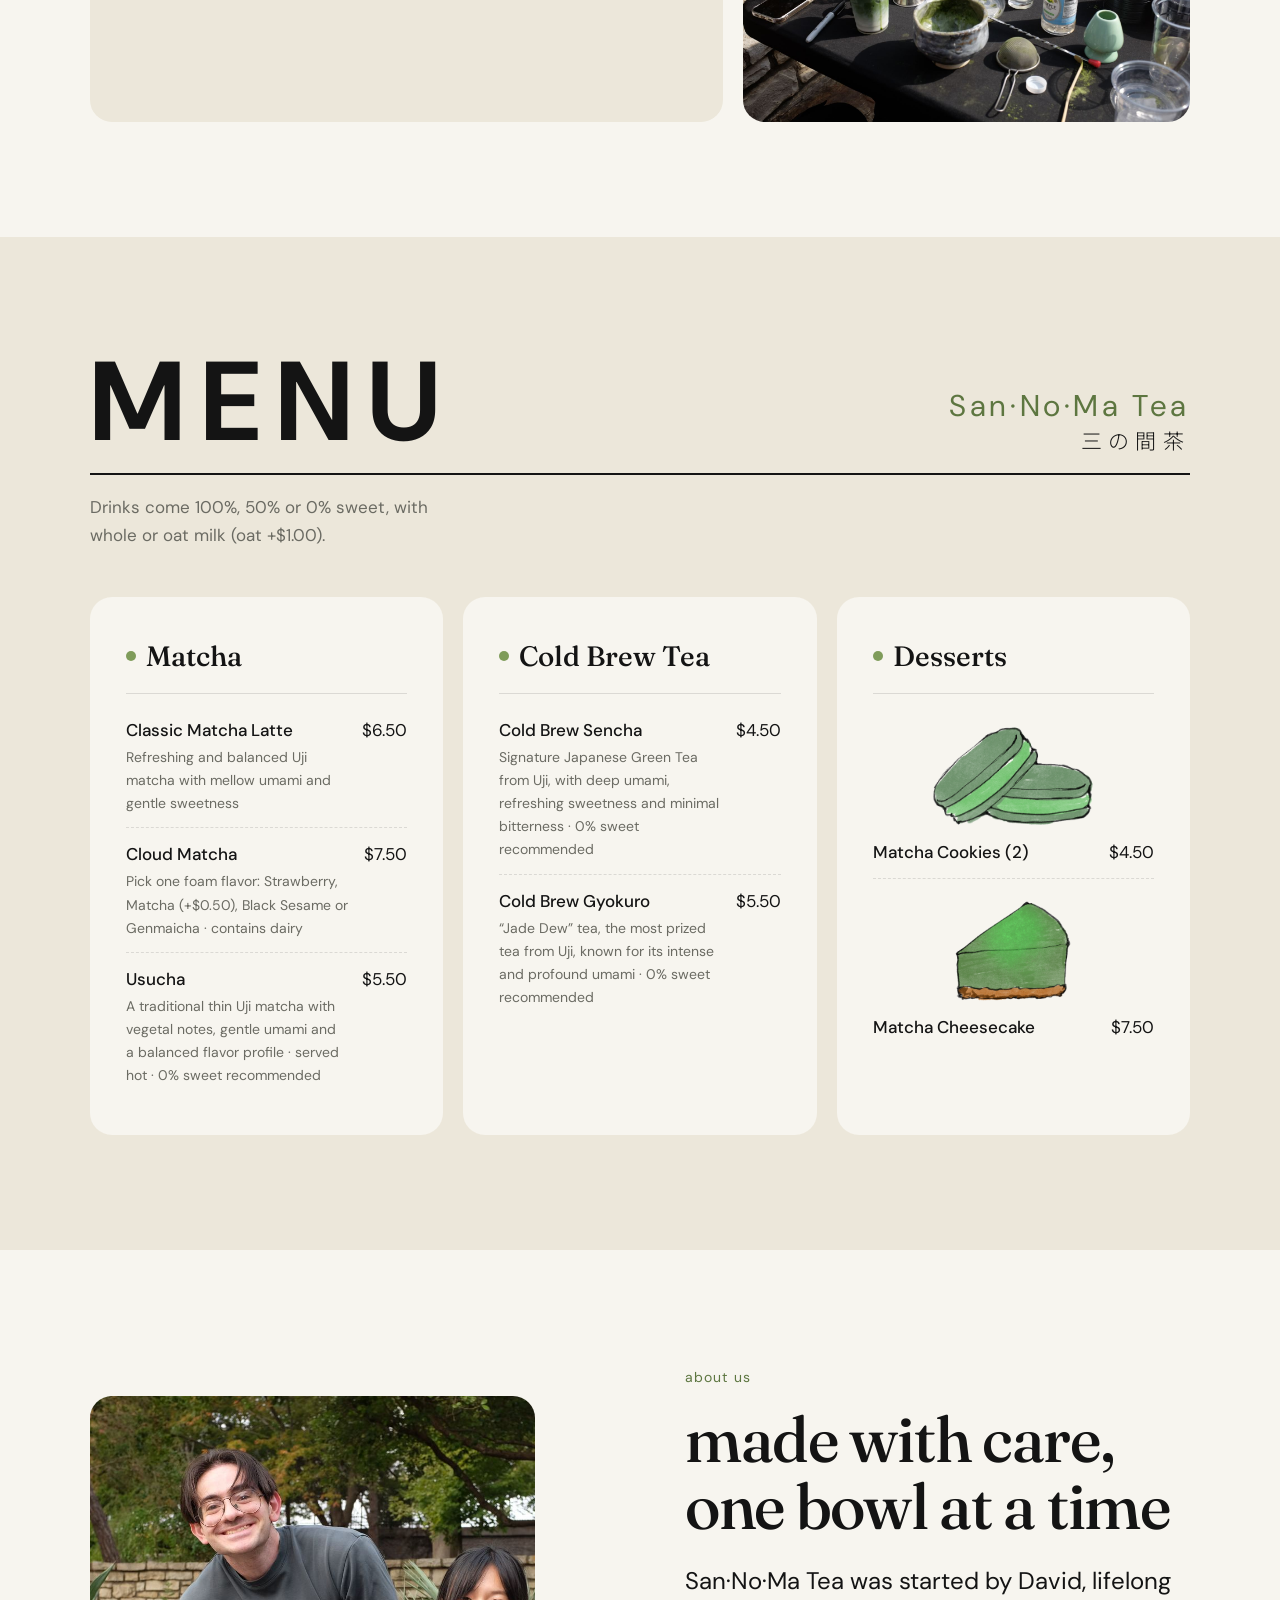
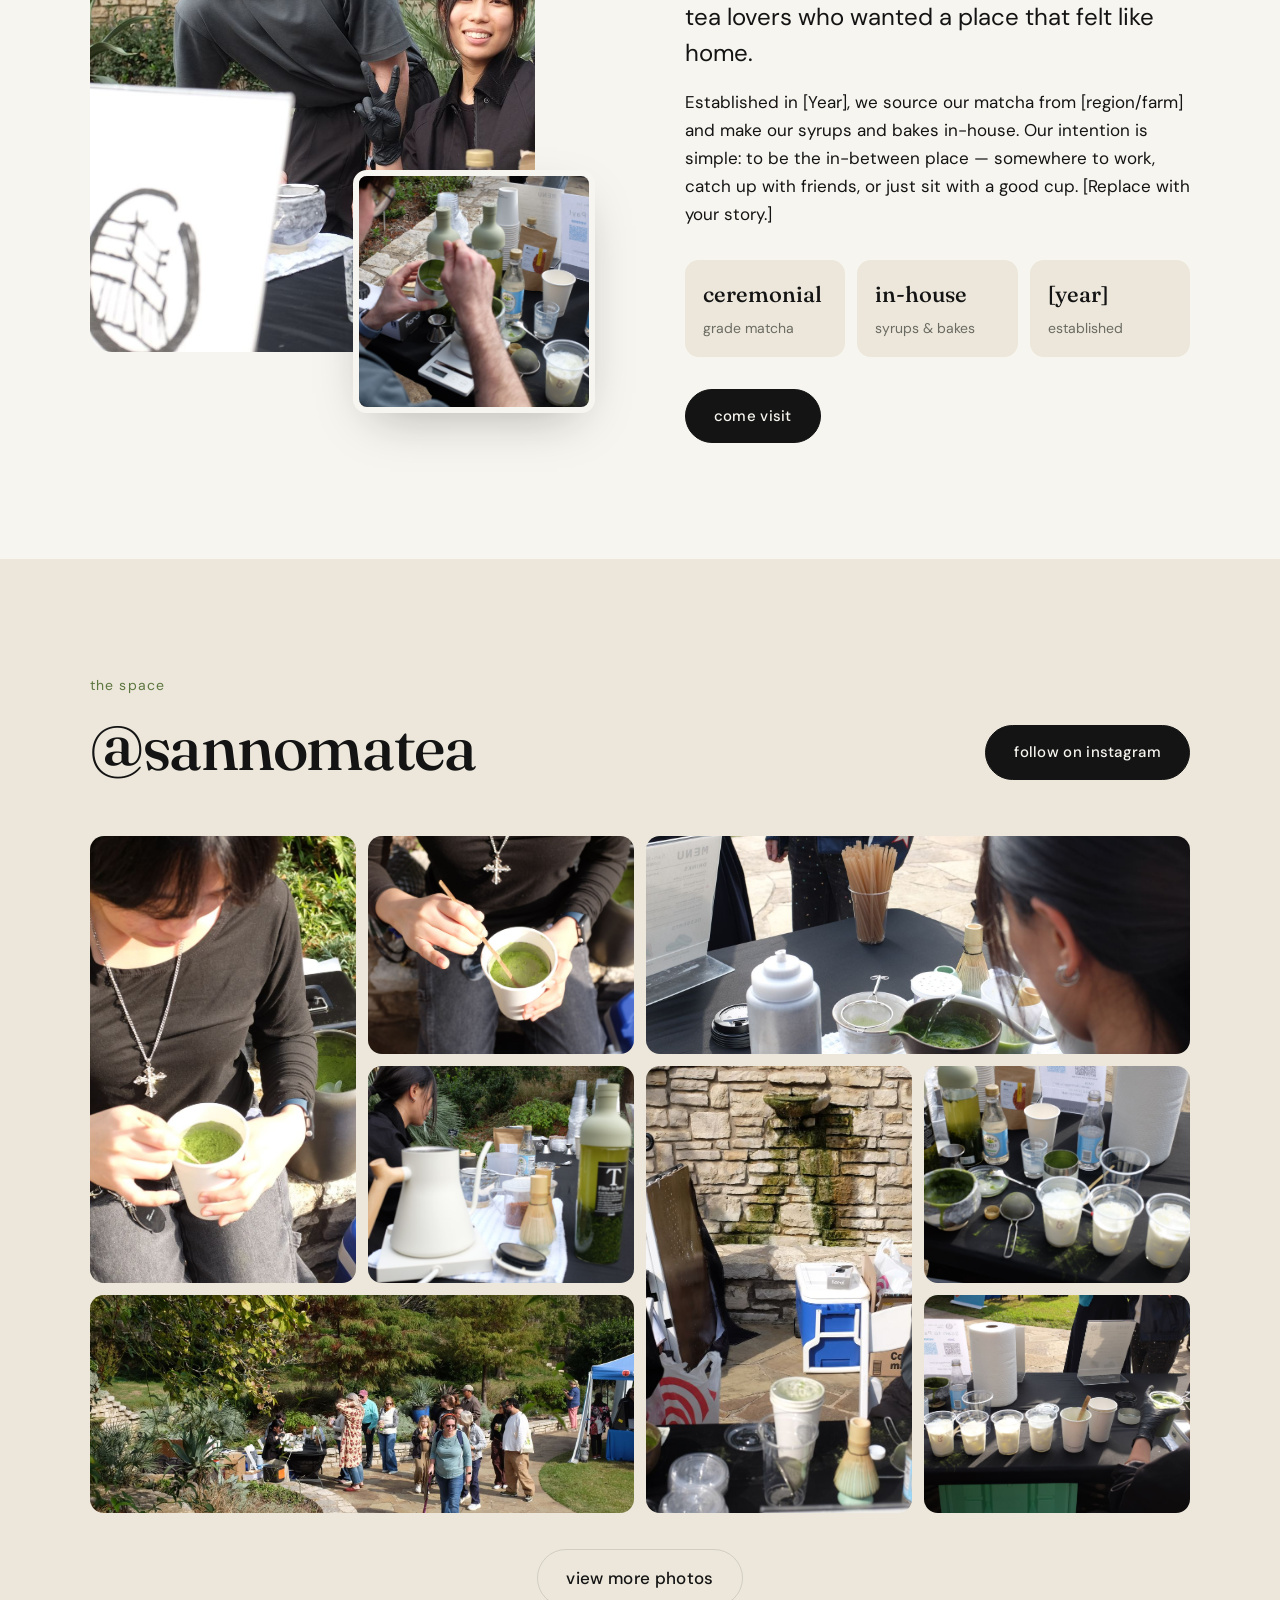
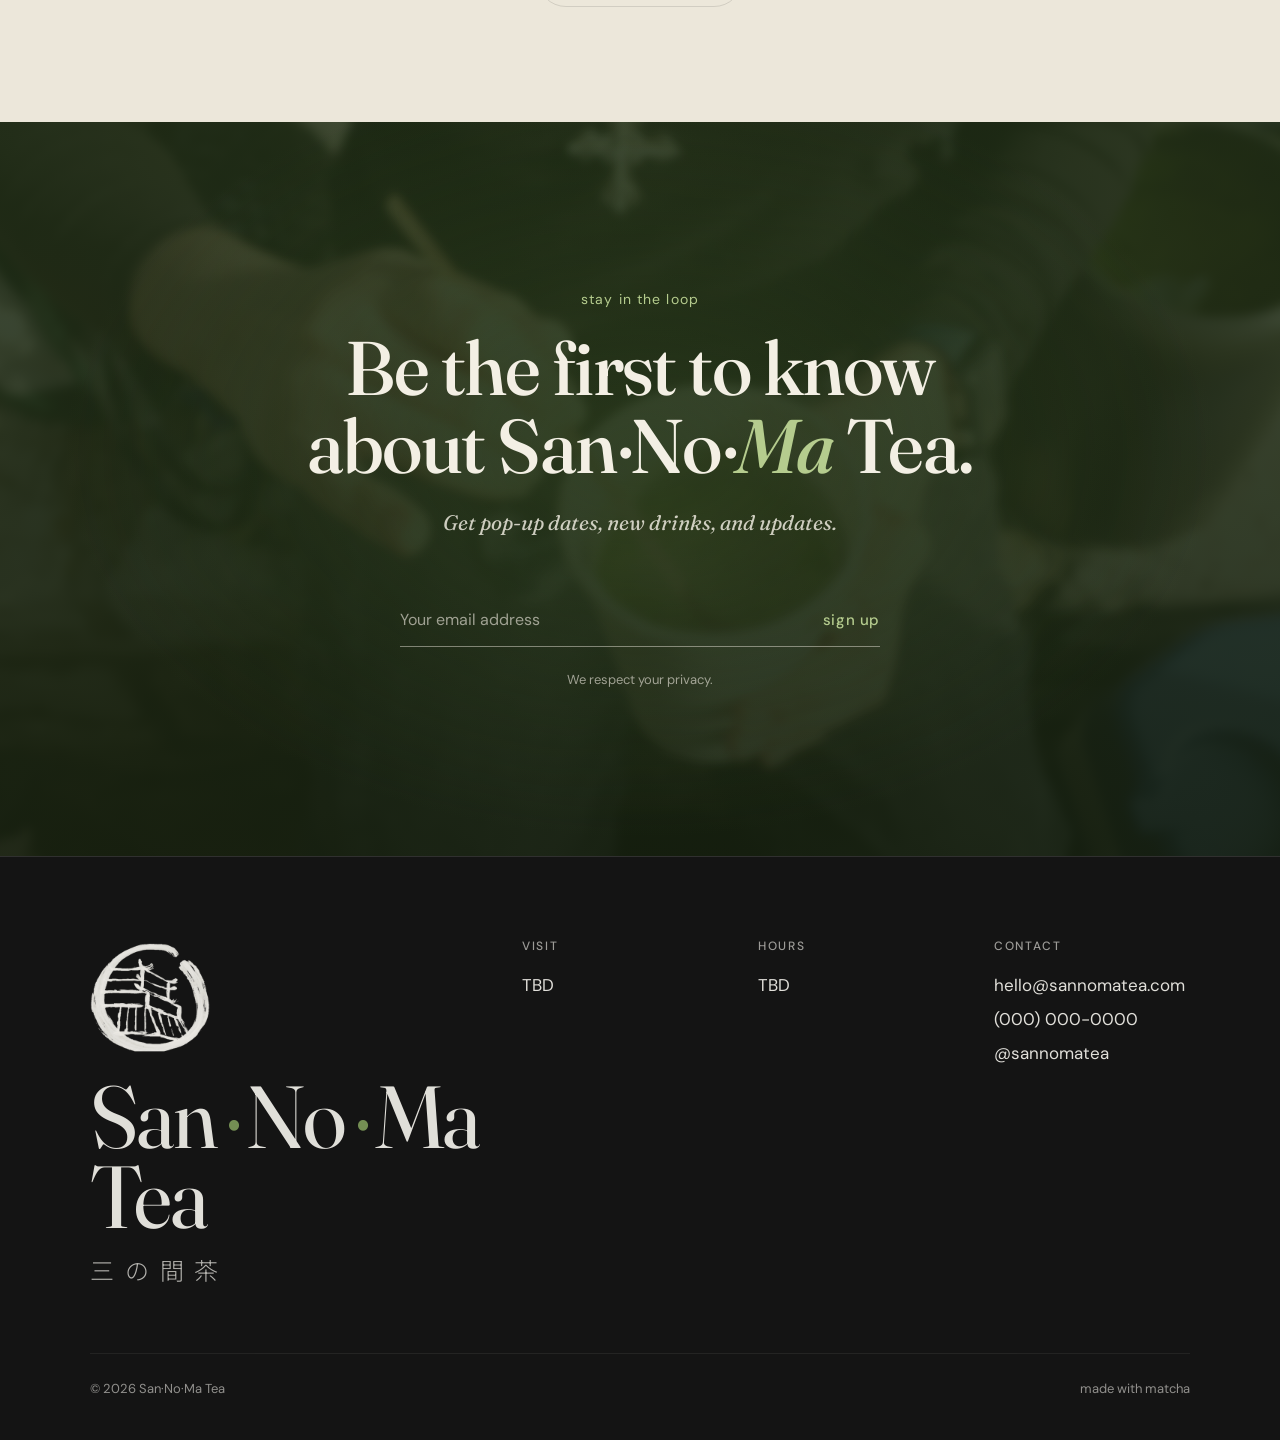
==== commit abfd3200: "Restyle newsletter, add newsletter nav, update copy for Dallas pop-up - Newsletter: full-bleed blurr" ====
--- a/index.html
+++ b/index.html
@@ -12,13 +12,13 @@
   <link href="https://fonts.googleapis.com/css2?family=Noto+Sans+JP:wght@300;400&text=%E4%B8%89%E3%81%AE%E9%96%93%E8%8C%B6&display=swap" rel="stylesheet">
   <link rel="icon" type="image/png" href="images/brand/favicon.png">
   <link rel="apple-touch-icon" href="images/brand/apple-touch-icon.png">
-  <link rel="stylesheet" href="styles.css?v=9">
+  <link rel="stylesheet" href="styles.css?v=12">
   <script>try{if(localStorage.getItem("theme")==="dark")document.documentElement.dataset.theme="dark"}catch(e){}</script>
 </head>
 <body class="home">
   <a class="skip-link" href="#main">Skip to content</a>
 
-  <div class="announce">now open! come say hi — <a href="#visit">hours &amp; location</a></div>
+  <div class="announce">now popping up around Dallas! <a href="https://instagram.com/sannomatea" target="_blank" rel="noopener">follow @sannomatea</a> for dates</div>
 
   <header class="site-header">
     <div class="wrap">
@@ -26,6 +26,7 @@
       <nav class="nav" aria-label="Main">
         <a href="#menu">menu</a>
         <a href="#about">about</a>
+        <a href="#newsletter">newsletter</a>
         <a href="#visit">visit</a>
       </nav>
       <button class="theme-toggle" type="button" aria-label="Switch to night mode" title="Day / night">
@@ -44,7 +45,7 @@
       <div>
         <h1>San·No·<em>Ma</em> Tea</h1>
         <p class="hero-jp jp" lang="ja">三の間茶</p>
-        <p>Slow down, sip something green. A cozy corner for matcha, tea, and good company in the heart of [Your City].</p>
+        <p>Your in-between place for matcha and Japanese tea.</p>
         <div class="btn-row">
           <a class="btn" href="#menu">see the menu</a>
           <a class="btn" href="#visit">find us</a>
@@ -69,16 +70,16 @@
           <div class="word">san·no·ma·tea</div>
           <div class="phon">/ ˈsä-nō-mä-tē / &nbsp;<span class="jp" lang="ja">三の間茶</span></div>
           <ol>
-            <li><span class="pos">noun.</span> A small cafe where whisked matcha, loose-leaf tea, and homemade treats come together.</li>
+            <li><span class="pos">noun.</span> A pop-up where hand-whisked matcha, Japanese tea, and homemade treats come together.</li>
             <li><span class="pos">noun.</span> The feeling of your first sip on a slow morning. [Replace with the real meaning behind the name.]</li>
           </ol>
         </article>
 
         <article class="h-tile h-tile-news reveal">
           <p class="eyebrow">store updates</p>
-          <h2>seasonal menu is here</h2>
-          <p>Our fall lineup just dropped — hojicha lattes, yuzu matcha tonic, and black sesame everything. Available while supplies last. [Edit this for news, closures, pop-ups or events.]</p>
-          <a class="h-link" href="#menu">see what's new</a>
+          <h2>we're popping up</h2>
+          <p>San·No·Ma Tea just launched! Find us at pop-ups around Dallas with hand-whisked Uji matcha, Cloud Matcha with your pick of foam, cold-brew sencha and gyokuro, plus matcha cookies and cheesecake.</p>
+          <a class="h-link" href="#menu">see the menu</a>
         </article>
 
         <figure class="h-tile h-tile-photo reveal">
@@ -135,7 +136,7 @@
         <div class="h-about-copy reveal">
           <p class="eyebrow">about us</p>
           <h2>made with care, one bowl at a time</h2>
-          <p class="lede">San·No·Ma Tea was started by [Founder Names], lifelong tea lovers who wanted a place that felt like home.</p>
+          <p class="lede">San·No·Ma Tea was started by David, lifelong tea lovers who wanted a place that felt like home.</p>
           <p>Established in [Year], we source our matcha from [region/farm] and make our syrups and bakes in-house. Our intention is simple: to be the in-between place — somewhere to work, catch up with friends, or just sit with a good cup. [Replace with your story.]</p>
           <ul class="h-stats">
             <li><strong>ceremonial</strong><span>grade matcha</span></li>
@@ -254,23 +255,17 @@
     </section>
 
     <!-- NEWSLETTER -->
-    <section class="h-section h-news-wrap">
-      <div class="wrap">
-        <div class="h-news" data-form-wrap>
-          <div>
-            <p class="eyebrow">stay in the loop</p>
-            <h2>subscribe</h2>
-            <p>Sign up with your email to hear about new drinks, events, and updates.</p>
-          </div>
-          <div>
-            <form data-demo>
-              <input type="email" required placeholder="email address" aria-label="Email address">
-              <button class="btn btn-matcha" type="submit">sign up</button>
-            </form>
-            <p class="thanks">thank you! talk soon 🍵</p>
-            <p class="small">We respect your privacy.</p>
-          </div>
-        </div>
+    <section id="newsletter" class="news-band" data-form-wrap>
+      <div class="news-inner">
+        <p class="news-eyebrow">stay in the loop</p>
+        <h2>Be the first to know about San·No·<em>Ma</em> Tea.</h2>
+        <p class="news-sub">Get pop-up dates, new drinks, and updates.</p>
+        <form class="news-form" data-demo>
+          <input type="email" required placeholder="Your email address" aria-label="Email address">
+          <button type="submit">Sign up</button>
+        </form>
+        <p class="thanks">Thank you! Talk soon 🍵</p>
+        <p class="news-small">We respect your privacy.</p>
       </div>
     </section>
   </main>
--- a/styles.css
+++ b/styles.css
@@ -159,11 +159,12 @@
     position: fixed; inset: 72px 0 0 0;
     background: var(--band-bg);
     flex-direction: column; justify-content: center; gap: 28px;
-    transform: translateY(-110%);
-    transition: transform .4s ease;
+    transform: translateY(calc(-100% - 120px));
+    visibility: hidden;
+    transition: transform .4s ease, visibility 0s linear .4s;
   }
   .nav a { font-family: var(--font-display); font-size: 34px; }
-  .menu-open .nav { transform: translateY(0); }
+  .menu-open .nav { transform: translateY(0); visibility: visible; transition: transform .4s ease; }
   /* keep header controls above the slide-down panel */
   .site-header .logo, .theme-toggle, .menu-toggle { position: relative; z-index: 1; }
 }
@@ -674,27 +675,61 @@
 }
 @media (prefers-reduced-motion: reduce) { .h-gallery .g-more.shown { animation: none; } }
 
-/* ---------- Newsletter ---------- */
-.h-news {
-  display: grid; grid-template-columns: 1.1fr 1fr; gap: 24px 56px; align-items: center;
-  background: var(--band-bg); color: var(--band-fg);
-  border-radius: calc(var(--radius) + 6px);
-  padding: clamp(32px, 6vw, 72px);
-  background-image: radial-gradient(50% 80% at 100% 0%, rgba(127,156,90,.35), transparent 70%);
-}
-.h-news .eyebrow { color: var(--matcha); }
-.h-news h2 { margin-bottom: 12px; }
-.h-news p { margin: 0; opacity: .8; }
-.h-news form { display: flex; gap: 10px; flex-wrap: wrap; margin-bottom: 12px; }
-.h-news input {
-  flex: 1 1 220px; padding: 14px 20px; border-radius: 999px;
-  border: 1px solid rgba(247,245,239,.35); background: rgba(247,245,239,.06);
-  color: inherit; font: inherit;
-}
-.h-news input::placeholder { color: rgba(247,245,239,.55); }
-.h-news input:focus-visible { outline: 2px solid var(--matcha); outline-offset: 2px; }
-.h-news .btn-matcha:hover { background: var(--paper); border-color: var(--paper); color: var(--ink); }
-@media (max-width: 800px) { .h-news { grid-template-columns: 1fr; } }
+/* ---------- Newsletter (full-bleed photo band) ---------- */
+.news-band {
+  position: relative; isolation: isolate; overflow: hidden;
+  padding: clamp(96px, 13vw, 168px) var(--gutter);
+  color: #f3efe4; text-align: center;
+  background: #1e2a17;
+}
+.news-band::before {           /* soft, blurred matcha photo */
+  content: ""; position: absolute; inset: -24px; z-index: -2;
+  background: url("images/web/dscf6822.jpg") center 80% / cover no-repeat;
+  filter: blur(5px) saturate(.9);
+}
+.news-band::after {            /* deep matcha-green wash */
+  content: ""; position: absolute; inset: 0; z-index: -1;
+  background:
+    radial-gradient(60% 70% at 50% 45%, rgba(48,66,32,.55), transparent 75%),
+    linear-gradient(180deg, rgba(32,46,22,.86), rgba(22,32,15,.92));
+}
+.news-inner { max-width: 760px; margin: 0 auto; }
+.news-eyebrow {
+  margin: 0 0 18px; font-size: 14px; letter-spacing: .08em;
+  text-transform: lowercase; color: #b5cc8e;
+}
+.news-band h2 {
+  margin: 0 auto; max-width: 16ch;
+  font-family: var(--font-display); font-weight: 500; text-transform: none;
+  font-size: clamp(40px, 6vw, 76px); line-height: 1.02; letter-spacing: -0.02em;
+}
+.news-band h2 em { font-style: italic; color: #b5cc8e; }
+.news-sub {
+  margin: 20px 0 0; font-family: var(--font-display); font-style: italic;
+  font-size: clamp(17px, 1.8vw, 21px); color: rgba(243,239,228,.82);
+}
+.news-form {
+  display: flex; align-items: center; gap: 16px;
+  max-width: 480px; margin: clamp(40px, 5vw, 56px) auto 0;
+  border-bottom: 1px solid rgba(243,239,228,.45);
+  transition: border-color .2s;
+}
+.news-form:focus-within { border-color: #b5cc8e; }
+.news-form input {
+  flex: 1; min-width: 0; padding: 12px 0;
+  background: none; border: 0; outline: none;
+  color: #f3efe4; font: inherit; font-size: 16px;
+}
+.news-form input::placeholder { color: rgba(243,239,228,.6); }
+.news-form button {
+  flex-shrink: 0; padding: 12px 0; background: none; border: 0; cursor: pointer;
+  font: 500 15px/1 var(--font-body); letter-spacing: .04em; text-transform: lowercase;
+  color: #b5cc8e; transition: color .2s;
+}
+.news-form button:hover, .news-form button:focus-visible { color: #f3efe4; outline: none; }
+.news-band .thanks { margin: 40px 0 0; font-family: var(--font-display); font-style: italic; font-size: 22px; color: #b5cc8e; }
+.news-band.submitted .news-form, .news-band.submitted .news-small { display: none; }
+.news-small { margin: 22px 0 0; font-size: 13px; color: rgba(243,239,228,.6); }
 
 /* Keyboard focus */
 .home a:focus-visible, .home .btn:focus-visible { outline: 2px solid var(--matcha-dark); outline-offset: 3px; }
